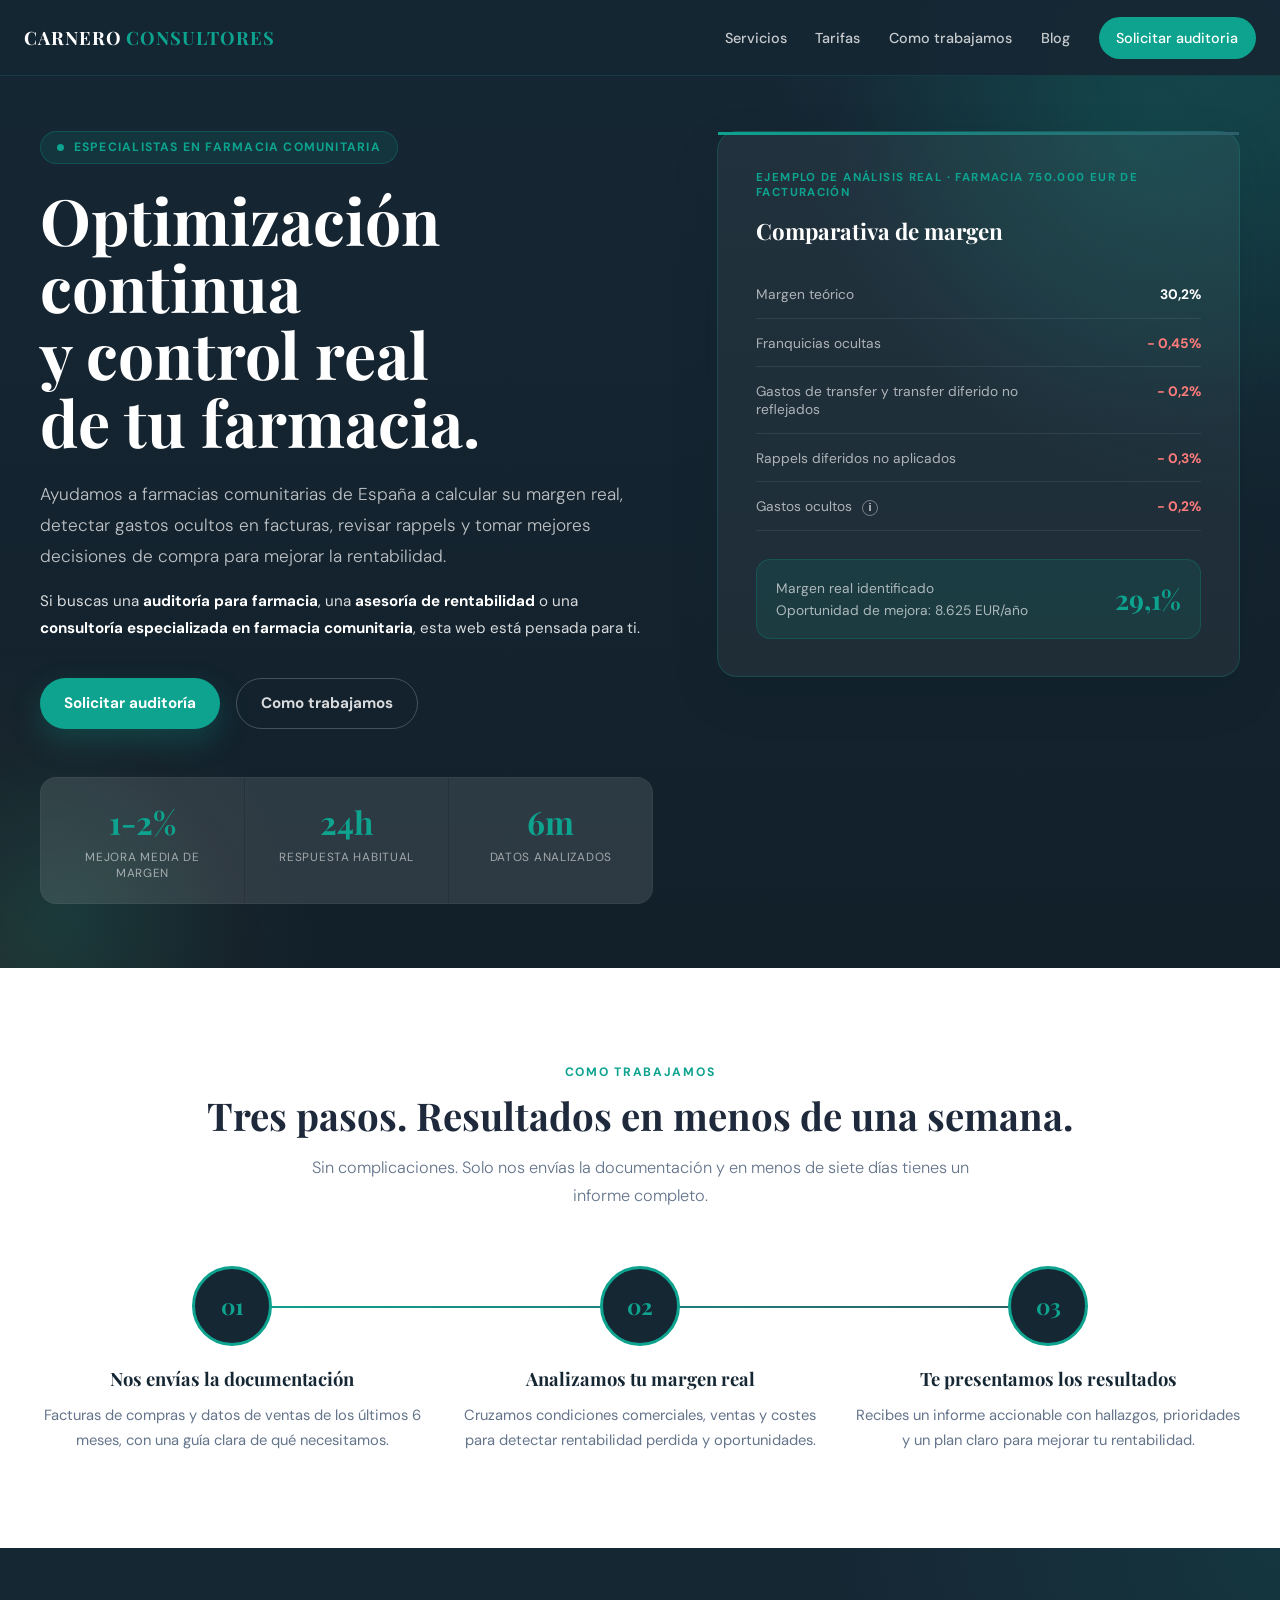
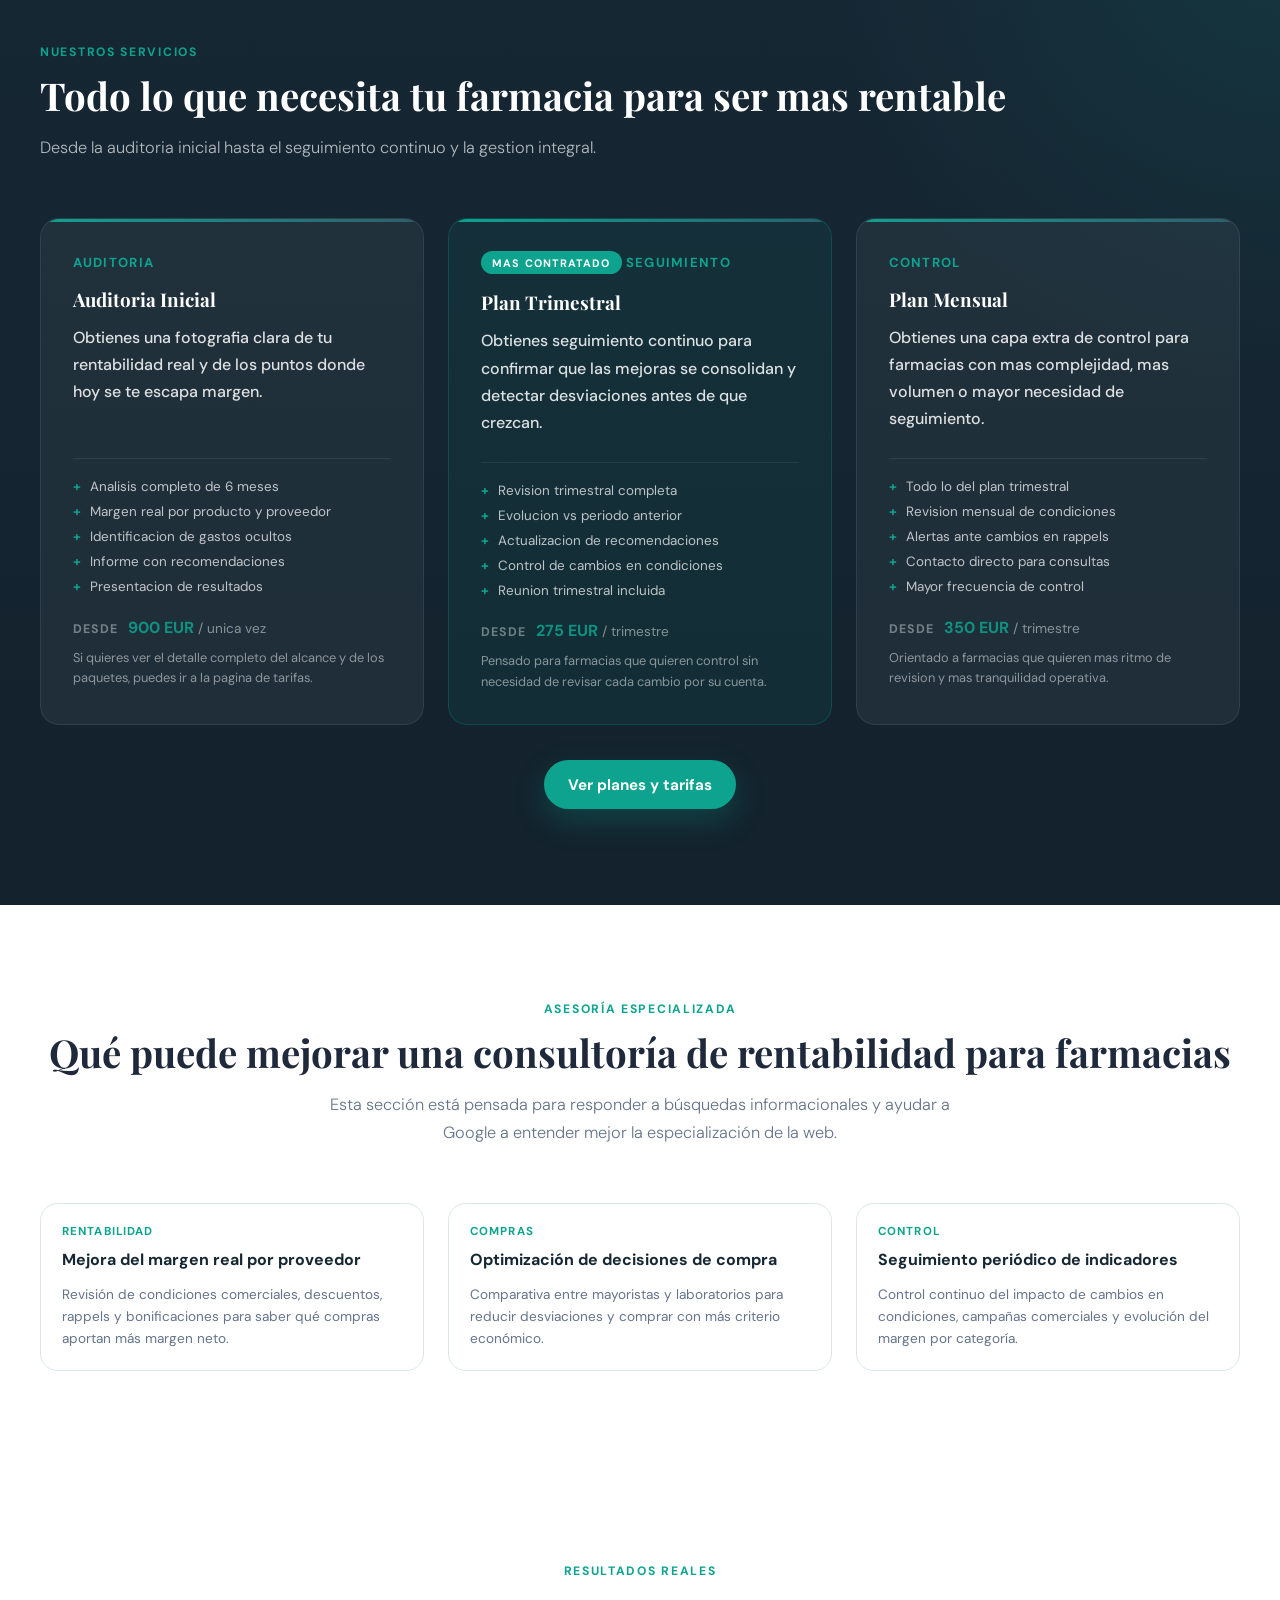
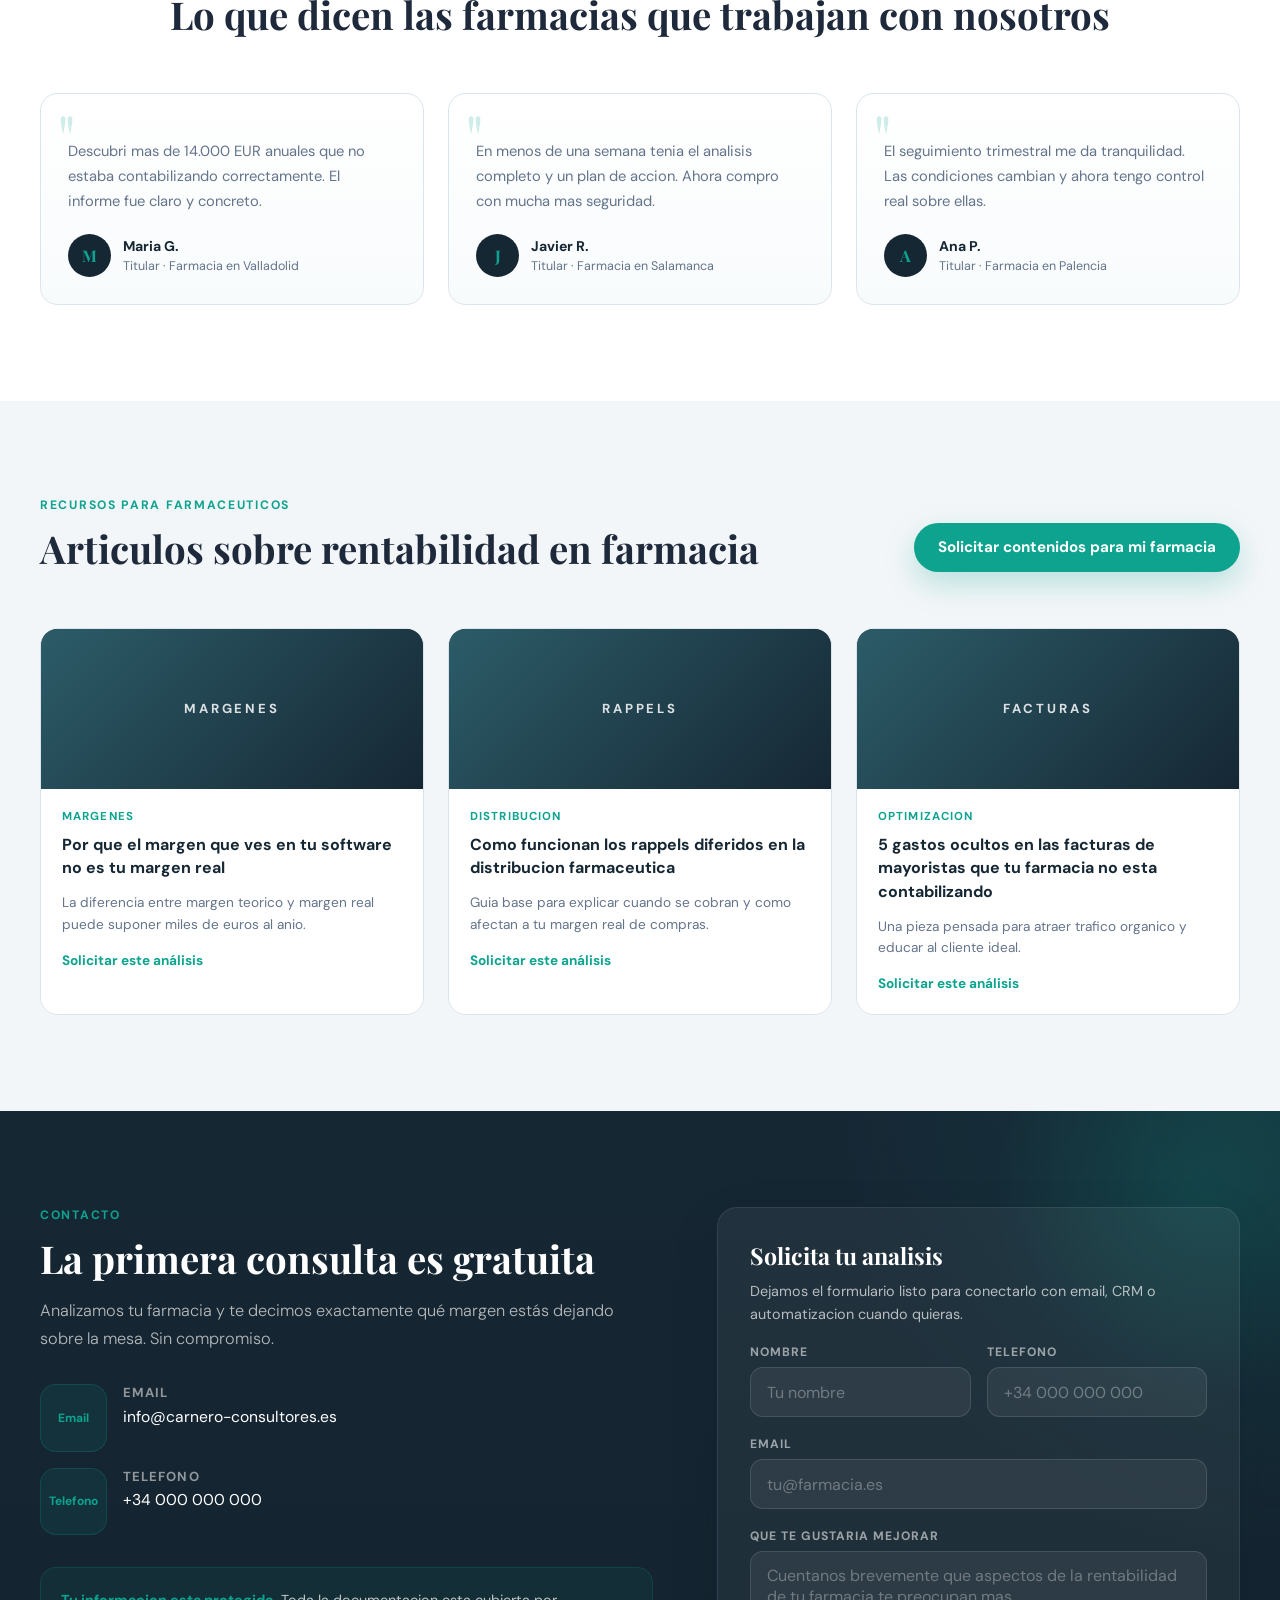
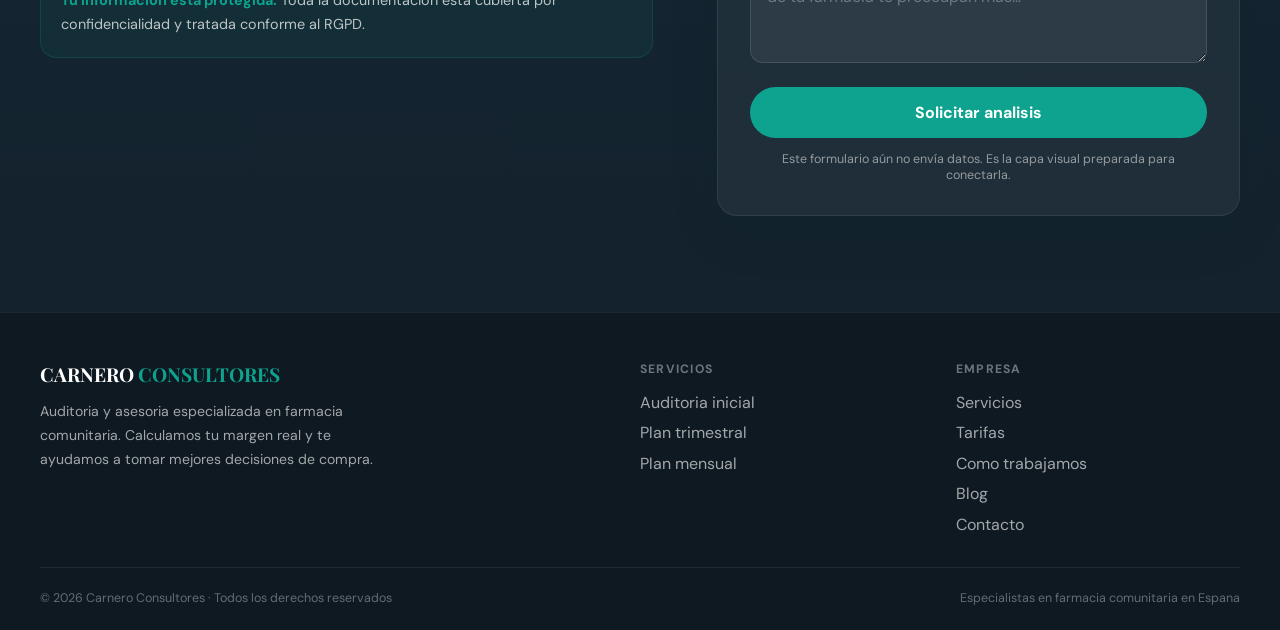
==== index.html @ da909d13 "Simplify contact section fields" ====
<!DOCTYPE html>
<html lang="es">
<head>
  <meta charset="UTF-8" />
  <meta name="viewport" content="width=device-width, initial-scale=1.0" />
  <title>Auditoría y Asesoría para Farmacias | Carnero Consultores</title>
  <meta
    name="description"
    content="Auditoría y asesoría para farmacias comunitarias en España. Calculamos el margen real, detectamos gastos ocultos, optimizamos compras y mejoramos la rentabilidad de tu farmacia."
  />
  <meta name="author" content="Carnero Consultores" />
  <meta name="robots" content="index, follow, max-image-preview:large" />
  <meta name="theme-color" content="#162734" />
  <link rel="canonical" href="https://msc1399-ship-it.github.io/WEB/" />
  <link rel="alternate" hreflang="es-ES" href="https://msc1399-ship-it.github.io/WEB/" />
  <link rel="alternate" hreflang="x-default" href="https://msc1399-ship-it.github.io/WEB/" />
  <meta property="og:title" content="Auditoría y Asesoría para Farmacias | Carnero Consultores" />
  <meta
    property="og:description"
    content="Consultoría para farmacias comunitarias: margen real, optimización de compras y mejora de rentabilidad."
  />
  <meta property="og:type" content="website" />
  <meta property="og:url" content="https://msc1399-ship-it.github.io/WEB/" />
  <meta property="og:site_name" content="Carnero Consultores" />
  <meta property="og:locale" content="es_ES" />
  <meta name="twitter:card" content="summary_large_image" />
  <meta name="twitter:title" content="Auditoría y Asesoría para Farmacias | Carnero Consultores" />
  <meta
    name="twitter:description"
    content="Ayudamos a farmacias comunitarias a entender su margen real y mejorar su rentabilidad."
  />
  <script type="application/ld+json">
    {
      "@context": "https://schema.org",
      "@graph": [
        {
          "@type": "WebSite",
          "@id": "https://msc1399-ship-it.github.io/WEB/#website",
          "url": "https://msc1399-ship-it.github.io/WEB/",
          "name": "Carnero Consultores",
          "inLanguage": "es-ES"
        },
        {
          "@type": "ProfessionalService",
          "@id": "https://msc1399-ship-it.github.io/WEB/#organization",
          "name": "Carnero Consultores",
          "url": "https://msc1399-ship-it.github.io/WEB/",
          "description": "Auditoría y asesoría especializada en farmacia comunitaria para mejorar el margen real y la rentabilidad.",
          "email": "info@carnero-consultores.es",
          "areaServed": {
            "@type": "Country",
            "name": "España"
          },
          "knowsAbout": [
            "auditoría de farmacia",
            "asesoría para farmacia comunitaria",
            "rentabilidad de farmacia",
            "optimización de compras en farmacia",
            "rappels diferidos",
            "margen real en farmacia"
          ],
          "serviceType": [
            "Auditoría de compras para farmacias",
            "Asesoría de rentabilidad para farmacias",
            "Consultoría farmacéutica"
          ]
        }
      ]
    }
  </script>
  <link rel="preconnect" href="https://fonts.googleapis.com" />
  <link rel="preconnect" href="https://fonts.gstatic.com" crossorigin />
  <link
    href="https://fonts.googleapis.com/css2?family=Playfair+Display:wght@400;600;700&family=DM+Sans:wght@300;400;500;600;700&display=swap"
    rel="stylesheet"
  />
  <link rel="stylesheet" href="./styles.css" />
</head>
<body>
  <nav class="site-nav">
    <a class="nav-logo" href="#hero">CARNERO <span>CONSULTORES</span></a>
    <button class="nav-toggle" type="button" aria-expanded="false" aria-controls="nav-menu" aria-label="Abrir menu">
      <span></span>
      <span></span>
      <span></span>
    </button>
    <ul class="nav-links" id="nav-menu">
      <li><a href="#servicios">Servicios</a></li>
      <li><a href="./tarifas.html">Tarifas</a></li>
      <li><a href="#como-funciona">Como trabajamos</a></li>
      <li><a href="#blog">Blog</a></li>
      <li><a class="nav-cta" href="#contacto">Solicitar auditoria</a></li>
    </ul>
  </nav>

  <main>
    <section id="hero" class="hero">
      <div class="hero-bg-shape s1"></div>
      <div class="hero-bg-shape s2"></div>
      <div class="hero-grid container">
        <div class="hero-copy">
          <div class="hero-eyebrow reveal delay-1">Especialistas en Farmacia Comunitaria</div>
          <h1 class="hero-title reveal delay-2">
            Optimización continua<br />
            y control real<br />
            de tu farmacia.
          </h1>
          <p class="hero-subtitle reveal delay-3">
            Ayudamos a farmacias comunitarias de España a calcular su margen real, detectar gastos ocultos en facturas,
            revisar rappels y tomar mejores decisiones de compra para mejorar la rentabilidad.
          </p>
          <p class="hero-search-intent reveal delay-3">
            Si buscas una <strong>auditoría para farmacia</strong>, una <strong>asesoría de rentabilidad</strong> o una
            <strong>consultoría especializada en farmacia comunitaria</strong>, esta web está pensada para ti.
          </p>
          <div class="hero-actions reveal delay-4">
            <a href="#contacto" class="btn btn-primary">Solicitar auditoría</a>
            <a href="#como-funciona" class="btn btn-secondary">Como trabajamos</a>
          </div>
          <div class="hero-stats reveal delay-4">
            <article class="stat">
              <div class="stat-number">1-2%</div>
              <div class="stat-label">Mejora media de margen</div>
            </article>
            <article class="stat">
              <div class="stat-number">24h</div>
              <div class="stat-label">Respuesta habitual</div>
            </article>
            <article class="stat">
              <div class="stat-number">6m</div>
              <div class="stat-label">Datos analizados</div>
            </article>
          </div>
        </div>

        <aside class="hero-card reveal delay-3">
          <div class="card-label">Ejemplo de análisis real · Farmacia 750.000 EUR de facturación</div>
          <h2 class="card-title">Comparativa de margen</h2>
          <div class="card-row">
            <span class="card-row-label">Margen teórico</span>
            <span class="card-row-value">30,2%</span>
          </div>
          <div class="card-row">
            <span class="card-row-label">Franquicias ocultas</span>
            <span class="card-row-value negative">- 0,45%</span>
          </div>
          <div class="card-row">
            <span class="card-row-label">Gastos de transfer y transfer diferido no reflejados</span>
            <span class="card-row-value negative">- 0,2%</span>
          </div>
          <div class="card-row">
            <span class="card-row-label">Rappels diferidos no aplicados</span>
            <span class="card-row-value negative">- 0,3%</span>
          </div>
          <div class="card-row">
            <span class="card-row-label">Gastos ocultos <button class="info-tooltip" type="button" aria-label="Información sobre gastos ocultos"><span class="info-tooltip-icon">i</span><span class="info-tooltip-content">Gastos por bajo consumo, cargo parafarmacia, penalizaciones por devoluciones.</span></button></span>
            <span class="card-row-value negative">- 0,2%</span>
          </div>
          <div class="card-highlight">
            <div>
              <div class="card-highlight-label">Margen real identificado</div>
              <div class="card-highlight-note">Oportunidad de mejora: 8.625 EUR/año</div>
            </div>
            <div class="card-highlight-value">29,1%</div>
          </div>
        </aside>
      </div>
    </section>

    <section id="como-funciona" class="section">
      <div class="container">
        <div class="section-header centered">
          <div class="section-eyebrow">Como trabajamos</div>
          <h2 class="section-title">Tres pasos. Resultados en menos de una semana.</h2>
          <p class="section-subtitle">
            Sin complicaciones. Solo nos envías la documentación y en menos de siete días tienes un informe completo.
          </p>
        </div>
        <div class="steps">
          <article class="step scroll-reveal">
            <div class="step-number">01</div>
            <h3>Nos envías la documentación</h3>
            <p>Facturas de compras y datos de ventas de los últimos 6 meses, con una guía clara de qué necesitamos.</p>
          </article>
          <article class="step scroll-reveal">
            <div class="step-number">02</div>
            <h3>Analizamos tu margen real</h3>
            <p>Cruzamos condiciones comerciales, ventas y costes para detectar rentabilidad perdida y oportunidades.</p>
          </article>
          <article class="step scroll-reveal">
            <div class="step-number">03</div>
            <h3>Te presentamos los resultados</h3>
            <p>Recibes un informe accionable con hallazgos, prioridades y un plan claro para mejorar tu rentabilidad.</p>
          </article>
        </div>
      </div>
    </section>

    <section id="servicios" class="section section-dark">
      <div class="container">
        <div class="section-header">
          <div class="section-eyebrow">Nuestros servicios</div>
          <h2 class="section-title">Todo lo que necesita tu farmacia para ser mas rentable</h2>
          <p class="section-subtitle">Desde la auditoria inicial hasta el seguimiento continuo y la gestion integral.</p>
        </div>
        <div class="servicios-grid">
          <article class="servicio-card scroll-reveal">
            <div class="servicio-icon">Auditoria</div>
            <h3>Auditoria Inicial</h3>
            <p class="servicio-lead">Obtienes una fotografia clara de tu rentabilidad real y de los puntos donde hoy se te escapa margen.</p>
            <ul class="servicio-includes">
              <li>Analisis completo de 6 meses</li>
              <li>Margen real por producto y proveedor</li>
              <li>Identificacion de gastos ocultos</li>
              <li>Informe con recomendaciones</li>
              <li>Presentacion de resultados</li>
            </ul>
            <div class="servicio-price">
              <span class="servicio-price-prefix">Desde</span>
              900 EUR
              <span>/ unica vez</span>
            </div>
            <p class="servicio-price-note">Si quieres ver el detalle completo del alcance y de los paquetes, puedes ir a la pagina de tarifas.</p>
          </article>

          <article class="servicio-card featured scroll-reveal">
            <div class="featured-badge">Mas contratado</div>
            <div class="servicio-icon">Seguimiento</div>
            <h3>Plan Trimestral</h3>
            <p class="servicio-lead">Obtienes seguimiento continuo para confirmar que las mejoras se consolidan y detectar desviaciones antes de que crezcan.</p>
            <ul class="servicio-includes">
              <li>Revision trimestral completa</li>
              <li>Evolucion vs periodo anterior</li>
              <li>Actualizacion de recomendaciones</li>
              <li>Control de cambios en condiciones</li>
              <li>Reunion trimestral incluida</li>
            </ul>
            <div class="servicio-price">
              <span class="servicio-price-prefix">Desde</span>
              275 EUR
              <span>/ trimestre</span>
            </div>
            <p class="servicio-price-note">Pensado para farmacias que quieren control sin necesidad de revisar cada cambio por su cuenta.</p>
          </article>

          <article class="servicio-card scroll-reveal">
            <div class="servicio-icon">Control</div>
            <h3>Plan Mensual</h3>
            <p class="servicio-lead">Obtienes una capa extra de control para farmacias con mas complejidad, mas volumen o mayor necesidad de seguimiento.</p>
            <ul class="servicio-includes">
              <li>Todo lo del plan trimestral</li>
              <li>Revision mensual de condiciones</li>
              <li>Alertas ante cambios en rappels</li>
              <li>Contacto directo para consultas</li>
              <li>Mayor frecuencia de control</li>
            </ul>
            <div class="servicio-price">
              <span class="servicio-price-prefix">Desde</span>
              350 EUR
              <span>/ trimestre</span>
            </div>
            <p class="servicio-price-note">Orientado a farmacias que quieren mas ritmo de revision y mas tranquilidad operativa.</p>
          </article>
        </div>
        <div class="section-cta">
          <a href="./tarifas.html" class="btn btn-primary">Ver planes y tarifas</a>
        </div>
      </div>
    </section>

    <section class="section">
      <div class="container">
        <div class="section-header centered">
          <div class="section-eyebrow">Asesoría especializada</div>
          <h2 class="section-title">Qué puede mejorar una consultoría de rentabilidad para farmacias</h2>
          <p class="section-subtitle">
            Esta sección está pensada para responder a búsquedas informacionales y ayudar a Google a entender mejor la
            especialización de la web.
          </p>
        </div>
        <div class="blog-grid">
          <article class="blog-card scroll-reveal">
            <div class="blog-content">
              <div class="blog-category">Rentabilidad</div>
              <h3>Mejora del margen real por proveedor</h3>
              <p>Revisión de condiciones comerciales, descuentos, rappels y bonificaciones para saber qué compras aportan más margen neto.</p>
            </div>
          </article>
          <article class="blog-card scroll-reveal">
            <div class="blog-content">
              <div class="blog-category">Compras</div>
              <h3>Optimización de decisiones de compra</h3>
              <p>Comparativa entre mayoristas y laboratorios para reducir desviaciones y comprar con más criterio económico.</p>
            </div>
          </article>
          <article class="blog-card scroll-reveal">
            <div class="blog-content">
              <div class="blog-category">Control</div>
              <h3>Seguimiento periódico de indicadores</h3>
              <p>Control continuo del impacto de cambios en condiciones, campañas comerciales y evolución del margen por categoría.</p>
            </div>
          </article>
        </div>
      </div>
    </section>

    <section id="testimonios" class="section">
      <div class="container">
        <div class="section-header centered">
          <div class="section-eyebrow">Resultados reales</div>
          <h2 class="section-title">Lo que dicen las farmacias que trabajan con nosotros</h2>
        </div>
        <div class="testimonios-grid">
          <article class="testimonio scroll-reveal">
            <p>Descubri mas de 14.000 EUR anuales que no estaba contabilizando correctamente. El informe fue claro y concreto.</p>
            <div class="testimonio-author">
              <div class="author-avatar">M</div>
              <div>
                <div class="author-name">Maria G.</div>
                <div class="author-role">Titular · Farmacia en Valladolid</div>
              </div>
            </div>
          </article>
          <article class="testimonio scroll-reveal">
            <p>En menos de una semana tenia el analisis completo y un plan de accion. Ahora compro con mucha mas seguridad.</p>
            <div class="testimonio-author">
              <div class="author-avatar">J</div>
              <div>
                <div class="author-name">Javier R.</div>
                <div class="author-role">Titular · Farmacia en Salamanca</div>
              </div>
            </div>
          </article>
          <article class="testimonio scroll-reveal">
            <p>El seguimiento trimestral me da tranquilidad. Las condiciones cambian y ahora tengo control real sobre ellas.</p>
            <div class="testimonio-author">
              <div class="author-avatar">A</div>
              <div>
                <div class="author-name">Ana P.</div>
                <div class="author-role">Titular · Farmacia en Palencia</div>
              </div>
            </div>
          </article>
        </div>
      </div>
    </section>

    <section id="blog" class="section section-muted">
      <div class="container">
        <div class="section-header section-header-inline">
          <div>
          <div class="section-eyebrow">Recursos para farmaceuticos</div>
          <h2 class="section-title">Articulos sobre rentabilidad en farmacia</h2>
        </div>
          <a href="#contacto" class="btn btn-primary">Solicitar contenidos para mi farmacia</a>
        </div>
        <div class="blog-grid">
          <article class="blog-card scroll-reveal">
            <div class="blog-thumb"><span>MARGENES</span></div>
            <div class="blog-content">
              <div class="blog-category">Margenes</div>
              <h3>Por que el margen que ves en tu software no es tu margen real</h3>
              <p>La diferencia entre margen teorico y margen real puede suponer miles de euros al anio.</p>
              <a href="#contacto" class="blog-link">Solicitar este análisis</a>
            </div>
          </article>
          <article class="blog-card scroll-reveal">
            <div class="blog-thumb"><span>RAPPELS</span></div>
            <div class="blog-content">
              <div class="blog-category">Distribucion</div>
              <h3>Como funcionan los rappels diferidos en la distribucion farmaceutica</h3>
              <p>Guia base para explicar cuando se cobran y como afectan a tu margen real de compras.</p>
              <a href="#contacto" class="blog-link">Solicitar este análisis</a>
            </div>
          </article>
          <article class="blog-card scroll-reveal">
            <div class="blog-thumb"><span>FACTURAS</span></div>
            <div class="blog-content">
              <div class="blog-category">Optimizacion</div>
              <h3>5 gastos ocultos en las facturas de mayoristas que tu farmacia no esta contabilizando</h3>
              <p>Una pieza pensada para atraer trafico organico y educar al cliente ideal.</p>
              <a href="#contacto" class="blog-link">Solicitar este análisis</a>
            </div>
          </article>
        </div>
      </div>
    </section>

    <section id="contacto" class="section section-dark contact-section">
      <div class="container contacto-grid">
        <div class="contacto-info">
          <div class="section-eyebrow">Contacto</div>
          <h2 class="section-title">La primera consulta es gratuita</h2>
          <p class="section-subtitle">
            Analizamos tu farmacia y te decimos exactamente qué margen estás dejando sobre la mesa. Sin compromiso.
          </p>
          <div class="contacto-list">
            <div class="contacto-item">
              <div class="contacto-item-icon">Email</div>
              <div>
                <h3>Email</h3>
                <p>info@carnero-consultores.es</p>
              </div>
            </div>
          <div class="contacto-item">
            <div class="contacto-item-icon">Telefono</div>
            <div>
              <h3>Telefono</h3>
              <p>+34 000 000 000</p>
            </div>
          </div>
        </div>
        <div class="contacto-guarantee">
          <strong>Tu informacion esta protegida.</strong> Toda la documentacion esta cubierta por confidencialidad y tratada conforme al RGPD.
        </div>
      </div>

      <form class="contacto-form scroll-reveal">
        <div class="form-heading">
          <h3>Solicita tu analisis</h3>
          <p>Dejamos el formulario listo para conectarlo con email, CRM o automatizacion cuando quieras.</p>
        </div>
          <div class="form-row">
            <div class="form-group">
              <label for="nombre">Nombre</label>
              <input id="nombre" name="nombre" type="text" placeholder="Tu nombre" />
            </div>
            <div class="form-group">
              <label for="telefono">Telefono</label>
              <input id="telefono" name="telefono" type="tel" placeholder="+34 000 000 000" />
            </div>
          </div>
        <div class="form-group">
          <label for="email">Email</label>
          <input id="email" name="email" type="email" placeholder="tu@farmacia.es" />
        </div>
        <div class="form-group">
          <label for="mensaje">Que te gustaria mejorar</label>
          <textarea id="mensaje" name="mensaje" placeholder="Cuentanos brevemente que aspectos de la rentabilidad de tu farmacia te preocupan mas..."></textarea>
        </div>
        <button class="btn-form" type="submit">Solicitar analisis</button>
        <p class="form-note">Este formulario aún no envía datos. Es la capa visual preparada para conectarla.</p>
      </form>
      </div>
    </section>
  </main>

  <footer class="site-footer">
    <div class="footer-grid container">
      <div>
        <div class="footer-brand-name">CARNERO <span>CONSULTORES</span></div>
        <p class="footer-desc">
          Auditoria y asesoria especializada en farmacia comunitaria. Calculamos tu margen real y te ayudamos a tomar mejores decisiones de compra.
        </p>
      </div>
      <div class="footer-col">
        <h4>Servicios</h4>
        <ul>
          <li><a href="#servicios">Auditoria inicial</a></li>
          <li><a href="#servicios">Plan trimestral</a></li>
          <li><a href="#servicios">Plan mensual</a></li>
        </ul>
      </div>
      <div class="footer-col">
        <h4>Empresa</h4>
        <ul>
          <li><a href="#servicios">Servicios</a></li>
          <li><a href="./tarifas.html">Tarifas</a></li>
          <li><a href="#como-funciona">Como trabajamos</a></li>
          <li><a href="#blog">Blog</a></li>
          <li><a href="#contacto">Contacto</a></li>
        </ul>
      </div>
    </div>
    <div class="footer-bottom container">
      <span>© 2026 Carnero Consultores · Todos los derechos reservados</span>
      <span>Especialistas en farmacia comunitaria en Espana</span>
    </div>
  </footer>

  <script src="./script.js"></script>
</body>
</html>
---- styles.css ----
:root {
  --dark: #162734;
  --mid: #2d5f6b;
  --accent: #0da38f;
  --accent-strong: #12bda7;
  --light: #e8f4f3;
  --gold: #c9a84c;
  --white: #ffffff;
  --gray: #64748b;
  --light-gray: #f3f6f8;
  --text: #1e293b;
  --border: #dbe4ea;
  --shadow: 0 18px 50px rgba(12, 29, 43, 0.12);
  --container: 1200px;
}

*,
*::before,
*::after {
  box-sizing: border-box;
}

html {
  scroll-behavior: smooth;
}

body {
  margin: 0;
  font-family: "DM Sans", sans-serif;
  color: var(--text);
  background: var(--white);
  overflow-x: hidden;
}

body.menu-open {
  overflow: hidden;
}

a {
  color: inherit;
  text-decoration: none;
}

img {
  max-width: 100%;
}

h1,
h2,
h3,
h4 {
  margin: 0;
  font-family: "Playfair Display", serif;
}

p {
  margin: 0;
}

.container {
  width: min(var(--container), calc(100% - 2.5rem));
  margin: 0 auto;
}

.section {
  padding: 96px 0;
}

.section-muted {
  background: var(--light-gray);
}

.section-dark {
  background:
    radial-gradient(circle at top right, rgba(13, 163, 143, 0.12), transparent 28rem),
    linear-gradient(180deg, #162734 0%, #13222d 100%);
  color: var(--white);
}

.section-soft {
  background:
    linear-gradient(180deg, rgba(232, 244, 243, 0.9), rgba(243, 246, 248, 0.95)),
    var(--light);
}

.section-header {
  margin-bottom: 3.5rem;
}

.section-header.centered {
  text-align: center;
}

.section-header.centered .section-subtitle {
  margin-inline: auto;
}

.section-header-inline {
  display: flex;
  justify-content: space-between;
  gap: 1rem;
  align-items: end;
  flex-wrap: wrap;
}

.section-eyebrow {
  margin-bottom: 0.8rem;
  font-size: 0.76rem;
  font-weight: 700;
  letter-spacing: 0.14em;
  text-transform: uppercase;
  color: var(--accent);
}

.section-title {
  font-size: clamp(2rem, 3vw, 3rem);
  line-height: 1.18;
  color: inherit;
}

.section-subtitle {
  margin-top: 1rem;
  max-width: 42rem;
  color: var(--gray);
  font-size: 1.02rem;
  line-height: 1.7;
  font-weight: 300;
}

.section-dark .section-subtitle {
  color: rgba(255, 255, 255, 0.68);
}

.btn {
  display: inline-flex;
  align-items: center;
  justify-content: center;
  min-height: 3rem;
  padding: 0.9rem 1.5rem;
  border-radius: 999px;
  font-size: 0.95rem;
  font-weight: 700;
  transition: transform 0.2s ease, background 0.2s ease, color 0.2s ease, border-color 0.2s ease;
}

.btn:hover {
  transform: translateY(-1px);
}

.btn-primary {
  background: var(--accent);
  color: var(--white);
  box-shadow: 0 12px 30px rgba(13, 163, 143, 0.25);
}

.btn-primary:hover {
  background: var(--accent-strong);
}

.btn-secondary {
  border: 1px solid rgba(255, 255, 255, 0.22);
  color: rgba(255, 255, 255, 0.84);
}

.btn-secondary:hover {
  border-color: var(--accent);
  color: var(--accent);
}

.site-nav {
  position: fixed;
  inset: 0 0 auto;
  z-index: 20;
  height: 76px;
  padding: 0 1.5rem;
  display: flex;
  align-items: center;
  justify-content: space-between;
  background: rgba(22, 39, 52, 0.92);
  backdrop-filter: blur(16px);
  border-bottom: 1px solid rgba(13, 163, 143, 0.18);
}

.site-nav.is-scrolled {
  background: rgba(22, 39, 52, 0.98);
}

.nav-logo {
  position: relative;
  z-index: 3;
  font-family: "Playfair Display", serif;
  font-size: 1.15rem;
  font-weight: 700;
  color: var(--white);
  letter-spacing: 0.05em;
}

.nav-logo span {
  color: var(--accent);
}

.nav-toggle {
  display: none;
  position: relative;
  z-index: 3;
  border: 0;
  background: transparent;
  padding: 0;
  cursor: pointer;
}

.nav-toggle span {
  display: block;
  width: 1.5rem;
  height: 2px;
  margin: 0.28rem 0;
  background: var(--white);
  transition: transform 0.2s ease, opacity 0.2s ease;
}

.nav-links {
  display: flex;
  gap: 1.8rem;
  list-style: none;
  margin: 0;
  padding: 0;
  align-items: center;
}

.nav-links a {
  color: rgba(255, 255, 255, 0.76);
  font-size: 0.9rem;
  font-weight: 500;
}

.nav-links a:hover {
  color: var(--accent);
}

.nav-cta {
  padding: 0.72rem 1.1rem;
  background: var(--accent);
  color: var(--white) !important;
  border-radius: 999px;
}

.hero {
  position: relative;
  min-height: 100vh;
  display: flex;
  align-items: center;
  overflow: hidden;
  padding: 8rem 0 4rem;
  background:
    radial-gradient(circle at top right, rgba(13, 163, 143, 0.2), transparent 32rem),
    radial-gradient(circle at bottom left, rgba(201, 168, 76, 0.08), transparent 20rem),
    linear-gradient(180deg, #162734 0%, #12202a 100%);
}

.hero-bg-shape {
  position: absolute;
  border-radius: 999px;
  background: radial-gradient(circle, rgba(13, 163, 143, 0.14) 0%, transparent 70%);
  pointer-events: none;
}

.hero-bg-shape.s1 {
  top: -10rem;
  right: -10rem;
  width: 38rem;
  height: 38rem;
}

.hero-bg-shape.s2 {
  left: -7rem;
  bottom: -8rem;
  width: 22rem;
  height: 22rem;
}

.inner-hero {
  min-height: auto;
  padding-bottom: 5rem;
}

.inner-hero-grid {
  display: grid;
  grid-template-columns: minmax(0, 1.08fr) minmax(0, 0.92fr);
  gap: 4rem;
  align-items: center;
}

.hero-grid,
.problema-grid,
.contacto-grid {
  display: grid;
  grid-template-columns: minmax(0, 1.08fr) minmax(0, 0.92fr);
  gap: 4rem;
  align-items: start;
}

.hero-copy {
  position: relative;
  z-index: 1;
  padding-top: 0.2rem;
}

.hero-eyebrow {
  display: inline-flex;
  align-items: center;
  gap: 0.6rem;
  margin-bottom: 1.4rem;
  padding: 0.45rem 1rem;
  border-radius: 999px;
  border: 1px solid rgba(13, 163, 143, 0.28);
  background: rgba(13, 163, 143, 0.12);
  color: var(--accent);
  font-size: 0.76rem;
  font-weight: 700;
  letter-spacing: 0.1em;
  text-transform: uppercase;
}

.hero-eyebrow::before {
  content: "";
  width: 0.45rem;
  height: 0.45rem;
  border-radius: 50%;
  background: currentColor;
}

.hero-title {
  color: var(--white);
  font-size: clamp(2.6rem, 5vw, 4.6rem);
  line-height: 1.05;
}

.hero-title em {
  color: var(--accent);
  font-style: normal;
}

.hero-subtitle {
  margin-top: 1.5rem;
  max-width: 40rem;
  color: rgba(255, 255, 255, 0.72);
  font-size: 1.08rem;
  line-height: 1.8;
  font-weight: 300;
}

.hero-search-intent {
  margin-top: 1rem;
  max-width: 40rem;
  color: rgba(255, 255, 255, 0.84);
  font-size: 0.95rem;
  line-height: 1.75;
}

.hero-search-intent strong {
  color: var(--white);
  font-weight: 700;
}

.hero-actions {
  display: flex;
  flex-wrap: wrap;
  gap: 1rem;
  margin-top: 2.3rem;
}

.hero-stats {
  display: grid;
  grid-template-columns: repeat(3, 1fr);
  gap: 1px;
  margin-top: 3rem;
  overflow: hidden;
  border-radius: 1rem;
  background: rgba(255, 255, 255, 0.08);
  border: 1px solid rgba(255, 255, 255, 0.08);
}

.stat {
  padding: 1.4rem 1rem;
  background: rgba(255, 255, 255, 0.04);
  text-align: center;
}

.stat-number {
  color: var(--accent);
  font-family: "Playfair Display", serif;
  font-size: 2rem;
  font-weight: 700;
}

.stat-label {
  margin-top: 0.35rem;
  color: rgba(255, 255, 255, 0.56);
  font-size: 0.74rem;
  text-transform: uppercase;
  letter-spacing: 0.06em;
}

.hero-card,
.problema-visual,
.contacto-form {
  position: relative;
  border-radius: 1.25rem;
  box-shadow: var(--shadow);
}

.hero-card {
  margin-top: 0.2rem;
  padding: 2.35rem;
  border: 1px solid rgba(13, 163, 143, 0.24);
  background: rgba(255, 255, 255, 0.05);
}

.hero-card::before,
.servicio-card::before {
  content: "";
  position: absolute;
  inset: 0 auto auto 0;
  width: 100%;
  height: 3px;
  background: linear-gradient(90deg, var(--accent), var(--mid));
  border-radius: inherit inherit 0 0;
}

.card-label,
.pv-label {
  font-size: 0.72rem;
  font-weight: 700;
  letter-spacing: 0.12em;
  text-transform: uppercase;
  color: var(--accent);
}

.card-title {
  margin: 1rem 0 1.55rem;
  color: var(--white);
  font-size: 1.4rem;
}

.card-row {
  display: flex;
  justify-content: space-between;
  gap: 1rem;
  padding: 0.92rem 0;
  border-bottom: 1px solid rgba(255, 255, 255, 0.08);
}

.card-row:last-of-type {
  border-bottom: 0;
}

.card-row-label,
.card-highlight-label,
.card-highlight-note {
  color: rgba(255, 255, 255, 0.64);
}

.card-row-label,
.card-row-value,
.card-highlight-label,
.card-highlight-note {
  font-size: 0.86rem;
}

.card-row-value {
  color: var(--white);
  font-weight: 700;
  text-align: right;
  flex-shrink: 0;
}

.card-row-label {
  max-width: 72%;
}

.card-row-value.negative {
  color: #ff7c7c;
}

.info-tooltip {
  position: relative;
  display: inline-flex;
  align-items: center;
  justify-content: center;
  margin-left: 0.38rem;
  padding: 0;
  border: 0;
  background: transparent;
  color: inherit;
  cursor: help;
  vertical-align: middle;
}

.info-tooltip-icon {
  display: inline-flex;
  align-items: center;
  justify-content: center;
  width: 1rem;
  height: 1rem;
  border: 1px solid rgba(255, 255, 255, 0.38);
  border-radius: 50%;
  color: rgba(255, 255, 255, 0.76);
  font-size: 0.68rem;
  font-weight: 700;
  line-height: 1;
}

.info-tooltip-content {
  position: absolute;
  left: 50%;
  bottom: calc(100% + 0.7rem);
  z-index: 5;
  width: 15rem;
  padding: 0.7rem 0.8rem;
  border: 1px solid rgba(13, 163, 143, 0.28);
  border-radius: 0.75rem;
  background: #182935;
  box-shadow: 0 14px 32px rgba(0, 0, 0, 0.28);
  color: rgba(255, 255, 255, 0.86);
  font-size: 0.76rem;
  font-weight: 500;
  line-height: 1.55;
  text-align: left;
  transform: translateX(-50%) translateY(0.25rem);
  opacity: 0;
  visibility: hidden;
  pointer-events: none;
  transition: opacity 0.18s ease, transform 0.18s ease, visibility 0.18s ease;
}

.info-tooltip-content::after {
  content: "";
  position: absolute;
  left: 50%;
  top: 100%;
  width: 0.7rem;
  height: 0.7rem;
  background: #182935;
  border-right: 1px solid rgba(13, 163, 143, 0.28);
  border-bottom: 1px solid rgba(13, 163, 143, 0.28);
  transform: translateX(-50%) rotate(45deg);
}

.info-tooltip:hover .info-tooltip-content,
.info-tooltip:focus-visible .info-tooltip-content {
  opacity: 1;
  visibility: visible;
  transform: translateX(-50%) translateY(0);
}

.card-highlight {
  display: flex;
  justify-content: space-between;
  gap: 1rem;
  align-items: center;
  margin-top: 1.75rem;
  padding: 1.15rem 1.2rem;
  border-radius: 0.9rem;
  background: rgba(13, 163, 143, 0.12);
  border: 1px solid rgba(13, 163, 143, 0.24);
}

.card-highlight-note {
  margin-top: 0.3rem;
}

.card-highlight-value {
  color: var(--accent);
  font-family: "Playfair Display", serif;
  font-size: 1.7rem;
  font-weight: 700;
}

.problema-grid,
.contacto-grid {
  align-items: start;
}

.problema-items {
  display: grid;
  gap: 1rem;
  margin-top: 2rem;
}

.problema-item {
  display: flex;
  gap: 1rem;
  padding: 1.2rem;
  background: var(--white);
  border-radius: 1rem;
  border-left: 3px solid var(--accent);
  box-shadow: 0 8px 24px rgba(15, 23, 42, 0.05);
}

.problema-item h3 {
  font-family: "DM Sans", sans-serif;
  font-size: 0.95rem;
  font-weight: 700;
  margin-bottom: 0.3rem;
  color: var(--dark);
}

.problema-item p {
  color: var(--gray);
  font-size: 0.88rem;
  line-height: 1.55;
}

.problema-icon {
  flex: 0 0 2.5rem;
  width: 2.5rem;
  height: 2.5rem;
  display: grid;
  place-items: center;
  border-radius: 0.8rem;
  background: var(--light);
  color: var(--accent);
  font-size: 0.8rem;
  font-weight: 700;
}

.problema-visual {
  overflow: hidden;
  padding: 2rem;
  color: var(--white);
  background:
    radial-gradient(circle at top right, rgba(13, 163, 143, 0.16), transparent 18rem),
    linear-gradient(180deg, #162734 0%, #12202a 100%);
}

.pv-comparison {
  display: grid;
  grid-template-columns: repeat(2, 1fr);
  gap: 1rem;
  margin: 1.5rem 0;
}

.pv-box {
  padding: 1.25rem;
  border-radius: 1rem;
  text-align: center;
}

.pv-box.bad {
  background: rgba(255, 124, 124, 0.1);
  border: 1px solid rgba(255, 124, 124, 0.16);
}

.pv-box.good {
  background: rgba(13, 163, 143, 0.1);
  border: 1px solid rgba(13, 163, 143, 0.2);
}

.pv-box-label,
.pv-box-sub {
  color: rgba(255, 255, 255, 0.56);
  font-size: 0.74rem;
  text-transform: uppercase;
  letter-spacing: 0.08em;
}

.pv-box-value {
  margin-top: 0.4rem;
  font-family: "Playfair Display", serif;
  font-size: 2rem;
  font-weight: 700;
}

.pv-box.bad .pv-box-value,
.pv-list-row strong {
  color: #ff7c7c;
}

.pv-box.good .pv-box-value,
.pv-list-row.highlight strong {
  color: var(--accent);
}

.pv-arrow {
  padding: 0.85rem 1rem;
  border-radius: 0.8rem;
  background: rgba(201, 168, 76, 0.1);
  color: var(--gold);
  font-size: 0.83rem;
  font-weight: 700;
  text-align: center;
}

.pv-list {
  margin-top: 1.3rem;
  display: grid;
  gap: 0.7rem;
}

.pv-list-row {
  display: flex;
  justify-content: space-between;
  gap: 1rem;
  padding: 0.85rem 1rem;
  border-radius: 0.8rem;
  background: rgba(255, 255, 255, 0.04);
  border: 1px solid rgba(255, 255, 255, 0.08);
  color: rgba(255, 255, 255, 0.72);
  font-size: 0.84rem;
}

.pv-list-row.highlight {
  background: rgba(13, 163, 143, 0.14);
  border-color: rgba(13, 163, 143, 0.2);
}

.steps {
  position: relative;
  display: grid;
  grid-template-columns: repeat(3, 1fr);
  gap: 1.5rem;
}

.steps::before {
  content: "";
  position: absolute;
  top: 2.5rem;
  left: 16%;
  right: 16%;
  height: 2px;
  background: linear-gradient(90deg, var(--accent), var(--mid));
}

.step {
  position: relative;
  z-index: 1;
  text-align: center;
}

.step-number {
  display: grid;
  place-items: center;
  width: 5rem;
  height: 5rem;
  margin: 0 auto 1.25rem;
  border-radius: 50%;
  border: 3px solid var(--accent);
  background: var(--dark);
  color: var(--accent);
  font-family: "Playfair Display", serif;
  font-size: 1.4rem;
  font-weight: 700;
}

.step h3 {
  font-size: 1.15rem;
  color: var(--dark);
}

.step p {
  margin-top: 0.8rem;
  color: var(--gray);
  font-size: 0.92rem;
  line-height: 1.65;
}

.servicios-grid,
.testimonios-grid,
.blog-grid {
  display: grid;
  grid-template-columns: repeat(3, 1fr);
  gap: 1.5rem;
}

.servicio-card {
  position: relative;
  overflow: hidden;
  padding: 2rem;
  border-radius: 1.2rem;
  background: rgba(255, 255, 255, 0.05);
  border: 1px solid rgba(255, 255, 255, 0.08);
}

.servicio-card.featured {
  background: rgba(13, 163, 143, 0.08);
  border-color: rgba(13, 163, 143, 0.24);
}

.featured-badge {
  display: inline-flex;
  align-items: center;
  padding: 0.28rem 0.7rem;
  border-radius: 999px;
  margin-bottom: 1rem;
  background: var(--accent);
  color: var(--white);
  font-size: 0.68rem;
  font-weight: 700;
  text-transform: uppercase;
  letter-spacing: 0.1em;
}

.servicio-icon {
  display: inline-block;
  margin-bottom: 1rem;
  color: var(--accent);
  font-size: 0.82rem;
  font-weight: 700;
  letter-spacing: 0.1em;
  text-transform: uppercase;
}

.servicio-card h3 {
  font-size: 1.18rem;
  color: var(--white);
}

.servicio-card p {
  margin-top: 0.75rem;
  color: rgba(255, 255, 255, 0.68);
  font-size: 0.9rem;
  line-height: 1.65;
}

.servicio-lead {
  min-height: 7.2rem;
  color: rgba(255, 255, 255, 0.86) !important;
  font-size: 1rem !important;
  font-weight: 500;
  line-height: 1.7 !important;
}

.servicio-price {
  margin-top: 1.35rem;
  color: var(--accent);
  font-family: "DM Sans", sans-serif;
  font-size: 1rem;
  font-weight: 700;
  opacity: 0.86;
}

.servicio-price span {
  font-family: "DM Sans", sans-serif;
  color: rgba(255, 255, 255, 0.56);
  font-size: 0.85rem;
  font-weight: 400;
}

.servicio-price-prefix {
  margin-right: 0.35rem;
  color: rgba(255, 255, 255, 0.46) !important;
  font-size: 0.78rem !important;
  font-weight: 700 !important;
  letter-spacing: 0.08em;
  text-transform: uppercase;
}

.servicio-includes {
  display: grid;
  gap: 0.5rem;
  margin: 1.2rem 0 0;
  padding: 1.2rem 0 0;
  list-style: none;
  border-top: 1px solid rgba(255, 255, 255, 0.08);
}

.servicio-includes li {
  color: rgba(255, 255, 255, 0.72);
  font-size: 0.84rem;
}

.servicio-includes li::before {
  content: "+";
  margin-right: 0.55rem;
  color: var(--accent);
  font-weight: 700;
}

.servicio-price-note {
  margin-top: 0.6rem !important;
  color: rgba(255, 255, 255, 0.5) !important;
  font-size: 0.8rem !important;
  line-height: 1.6 !important;
}

.section-cta {
  margin-top: 2.2rem;
  text-align: center;
}

.roi-table-wrapper {
  overflow-x: auto;
  border-radius: 1.25rem;
  background: var(--white);
  box-shadow: var(--shadow);
}

.roi-table {
  width: 100%;
  min-width: 780px;
  border-collapse: collapse;
}

.roi-table thead {
  background: var(--dark);
}

.roi-table th,
.roi-table td {
  padding: 1.1rem 1.3rem;
  text-align: left;
}

.roi-table th {
  color: rgba(255, 255, 255, 0.72);
  font-size: 0.76rem;
  letter-spacing: 0.08em;
  text-transform: uppercase;
  font-weight: 700;
}

.roi-table th:first-child,
.roi-table td:first-child {
  color: var(--dark);
  font-weight: 700;
}

.roi-table tbody tr {
  border-bottom: 1px solid var(--border);
}

.roi-table tbody tr:last-child {
  border-bottom: 0;
}

.roi-table td {
  color: var(--text);
  font-size: 0.92rem;
}

.roi-value {
  color: var(--accent);
  font-weight: 700;
}

.roi-multiplier {
  display: inline-flex;
  padding: 0.25rem 0.7rem;
  border-radius: 999px;
  background: rgba(13, 163, 143, 0.12);
  color: var(--accent);
  font-size: 0.84rem;
  font-weight: 700;
}

.roi-note {
  margin-top: 1.25rem;
  text-align: center;
  color: var(--gray);
  font-size: 0.9rem;
  font-style: italic;
}

.testimonio,
.blog-card {
  border: 1px solid var(--border);
  border-radius: 1.1rem;
  background: var(--white);
}

.testimonio {
  position: relative;
  padding: 1.7rem;
  background: linear-gradient(180deg, #fff 0%, #f8fbfc 100%);
}

.testimonio::before {
  content: '"';
  position: absolute;
  top: 0.7rem;
  left: 1rem;
  color: rgba(13, 163, 143, 0.2);
  font-family: "Playfair Display", serif;
  font-size: 4rem;
  line-height: 1;
}

.testimonio p {
  position: relative;
  z-index: 1;
  padding-top: 1.1rem;
  color: var(--gray);
  font-size: 0.92rem;
  line-height: 1.7;
}

.testimonio-author {
  display: flex;
  align-items: center;
  gap: 0.75rem;
  margin-top: 1.25rem;
}

.author-avatar {
  display: grid;
  place-items: center;
  width: 2.7rem;
  height: 2.7rem;
  border-radius: 50%;
  background: var(--dark);
  color: var(--accent);
  font-family: "Playfair Display", serif;
  font-weight: 700;
}

.author-name {
  font-weight: 700;
  font-size: 0.88rem;
  color: var(--dark);
}

.author-role {
  margin-top: 0.2rem;
  color: var(--gray);
  font-size: 0.78rem;
}

.blog-card {
  overflow: hidden;
  transition: transform 0.2s ease, box-shadow 0.2s ease;
}

.blog-card:hover {
  transform: translateY(-3px);
  box-shadow: var(--shadow);
}

.blog-thumb {
  display: grid;
  place-items: center;
  min-height: 10rem;
  padding: 1rem;
  background:
    linear-gradient(135deg, rgba(45, 95, 107, 0.95), rgba(22, 39, 52, 1)),
    var(--dark);
  color: rgba(255, 255, 255, 0.84);
  font-size: 0.82rem;
  font-weight: 700;
  letter-spacing: 0.22em;
}

.blog-content {
  padding: 1.3rem;
}

.blog-category {
  color: var(--accent);
  font-size: 0.72rem;
  font-weight: 700;
  text-transform: uppercase;
  letter-spacing: 0.1em;
}

.blog-card h3 {
  margin-top: 0.55rem;
  font-family: "DM Sans", sans-serif;
  font-size: 1rem;
  line-height: 1.45;
  color: var(--dark);
}

.blog-card p {
  margin-top: 0.8rem;
  color: var(--gray);
  font-size: 0.85rem;
  line-height: 1.6;
}

.blog-link {
  display: inline-flex;
  margin-top: 1rem;
  color: var(--accent);
  font-size: 0.85rem;
  font-weight: 700;
}

.contact-section {
  position: relative;
  overflow: hidden;
}

.contact-section::before {
  content: "";
  position: absolute;
  top: -8rem;
  right: -8rem;
  width: 26rem;
  height: 26rem;
  border-radius: 50%;
  background: radial-gradient(circle, rgba(13, 163, 143, 0.16), transparent 70%);
}

.contacto-list {
  display: grid;
  gap: 1rem;
  margin-top: 2rem;
}

.contacto-item {
  display: flex;
  gap: 1rem;
  align-items: start;
}

.contacto-item-icon {
  display: grid;
  place-items: center;
  min-width: 4.2rem;
  min-height: 4.2rem;
  padding: 0.5rem;
  border-radius: 1rem;
  background: rgba(13, 163, 143, 0.1);
  border: 1px solid rgba(13, 163, 143, 0.22);
  color: var(--accent);
  font-size: 0.75rem;
  font-weight: 700;
  text-align: center;
}

.contacto-item h3 {
  font-family: "DM Sans", sans-serif;
  font-size: 0.82rem;
  font-weight: 700;
  text-transform: uppercase;
  letter-spacing: 0.08em;
  color: rgba(255, 255, 255, 0.52);
}

.contacto-item p {
  margin-top: 0.3rem;
  color: var(--white);
  font-size: 0.98rem;
}

.contacto-guarantee {
  margin-top: 2rem;
  padding: 1.25rem;
  border-radius: 1rem;
  background: rgba(13, 163, 143, 0.08);
  border: 1px solid rgba(13, 163, 143, 0.18);
  color: rgba(255, 255, 255, 0.72);
  font-size: 0.9rem;
  line-height: 1.7;
}

.contacto-guarantee strong {
  color: var(--accent);
}

.contacto-form {
  padding: 2rem;
  background: rgba(255, 255, 255, 0.05);
  border: 1px solid rgba(255, 255, 255, 0.08);
}

.form-heading h3 {
  color: var(--white);
  font-size: 1.45rem;
}

.form-heading p {
  margin-top: 0.55rem;
  color: rgba(255, 255, 255, 0.68);
  font-size: 0.9rem;
  line-height: 1.6;
}

.form-row {
  display: grid;
  grid-template-columns: repeat(2, 1fr);
  gap: 1rem;
}

.form-group {
  margin-top: 1.15rem;
}

.form-group label {
  display: block;
  margin-bottom: 0.45rem;
  color: rgba(255, 255, 255, 0.56);
  font-size: 0.76rem;
  font-weight: 700;
  letter-spacing: 0.08em;
  text-transform: uppercase;
}

.form-group input,
.form-group select,
.form-group textarea {
  width: 100%;
  border: 1px solid rgba(255, 255, 255, 0.12);
  border-radius: 0.8rem;
  background: rgba(255, 255, 255, 0.06);
  color: var(--white);
  font: inherit;
  padding: 0.85rem 1rem;
  outline: none;
}

.form-group input::placeholder,
.form-group textarea::placeholder {
  color: rgba(255, 255, 255, 0.32);
}

.form-group input:focus,
.form-group select:focus,
.form-group textarea:focus {
  border-color: var(--accent);
}

.form-group textarea {
  min-height: 7rem;
  resize: vertical;
}

.btn-form {
  width: 100%;
  margin-top: 1.2rem;
  padding: 0.95rem 1rem;
  border: 0;
  border-radius: 999px;
  background: var(--accent);
  color: var(--white);
  font: inherit;
  font-weight: 700;
  cursor: pointer;
}

.btn-form:hover {
  background: var(--accent-strong);
}

.form-note {
  margin-top: 0.8rem;
  color: rgba(255, 255, 255, 0.52);
  font-size: 0.78rem;
  text-align: center;
}

.site-footer {
  background: #0e1921;
  color: rgba(255, 255, 255, 0.62);
  padding: 3rem 0 1.5rem;
  border-top: 1px solid rgba(255, 255, 255, 0.06);
}

.footer-grid {
  display: grid;
  grid-template-columns: 2fr 1fr 1fr;
  gap: 2rem;
  padding-bottom: 2rem;
  border-bottom: 1px solid rgba(255, 255, 255, 0.08);
}

.footer-brand-name {
  color: var(--white);
  font-family: "Playfair Display", serif;
  font-size: 1.2rem;
  font-weight: 700;
}

.footer-brand-name span {
  color: var(--accent);
}

.footer-desc {
  margin-top: 0.8rem;
  max-width: 22rem;
  font-size: 0.88rem;
  line-height: 1.7;
}

.footer-col h4 {
  margin-bottom: 0.9rem;
  font-family: "DM Sans", sans-serif;
  color: rgba(255, 255, 255, 0.4);
  font-size: 0.76rem;
  font-weight: 700;
  text-transform: uppercase;
  letter-spacing: 0.1em;
}

.footer-col ul {
  list-style: none;
  padding: 0;
  margin: 0;
  display: grid;
  gap: 0.6rem;
}

.footer-col a:hover {
  color: var(--accent);
}

.footer-bottom {
  display: flex;
  justify-content: space-between;
  gap: 1rem;
  flex-wrap: wrap;
  padding-top: 1.4rem;
  font-size: 0.78rem;
  color: rgba(255, 255, 255, 0.36);
}

.packages-grid {
  display: grid;
  grid-template-columns: repeat(3, 1fr);
  gap: 1.5rem;
}

.package-card {
  padding: 1.8rem;
  border: 1px solid var(--border);
  border-radius: 1.2rem;
  background: var(--white);
  box-shadow: 0 12px 35px rgba(12, 29, 43, 0.06);
}

.package-kicker {
  color: var(--accent);
  font-size: 0.72rem;
  font-weight: 700;
  text-transform: uppercase;
  letter-spacing: 0.12em;
}

.package-card h3 {
  margin-top: 0.8rem;
  font-size: 1.3rem;
  color: var(--dark);
}

.package-card p {
  margin-top: 0.8rem;
  color: var(--gray);
  font-size: 0.92rem;
  line-height: 1.7;
}

.package-price {
  margin-top: 1.2rem;
  color: var(--accent);
  font-family: "Playfair Display", serif;
  font-size: 2rem;
  font-weight: 700;
}

.package-note {
  margin-top: 0.45rem;
}

.reveal,
.scroll-reveal {
  opacity: 0;
  transform: translateY(22px);
}

.reveal.in-view,
.scroll-reveal.in-view {
  animation: fadeUp 0.6s ease forwards;
}

.delay-1 {
  animation-delay: 0.1s;
}

.delay-2 {
  animation-delay: 0.2s;
}

.delay-3 {
  animation-delay: 0.3s;
}

.delay-4 {
  animation-delay: 0.4s;
}

@keyframes fadeUp {
  from {
    opacity: 0;
    transform: translateY(22px);
  }

  to {
    opacity: 1;
    transform: translateY(0);
  }
}

@media (max-width: 980px) {
  .hero-grid,
  .inner-hero-grid,
  .problema-grid,
  .contacto-grid,
  .servicios-grid,
  .testimonios-grid,
  .packages-grid,
  .blog-grid,
  .footer-grid {
    grid-template-columns: 1fr;
  }

  .steps {
    grid-template-columns: 1fr;
  }

  .steps::before {
    display: none;
  }

  .hero-card,
  .problema-visual,
  .contacto-form {
    max-width: 42rem;
  }
}

@media (max-width: 760px) {
  .section {
    padding: 78px 0;
  }

  .site-nav {
    padding: 0 1rem;
  }

  .nav-toggle {
    display: inline-block;
  }

  .nav-links {
    position: fixed;
    inset: 0;
    flex-direction: column;
    justify-content: center;
    background: rgba(12, 24, 33, 0.98);
    opacity: 0;
    visibility: hidden;
    pointer-events: none;
    transition: opacity 0.2s ease, visibility 0.2s ease;
  }

  .nav-links.is-open {
    opacity: 1;
    visibility: visible;
    pointer-events: auto;
  }

  .nav-links a {
    font-size: 1.1rem;
  }

  .hero {
    min-height: auto;
    padding-top: 7rem;
  }

  .hero-title {
    font-size: clamp(2.3rem, 11vw, 3.3rem);
  }

  .hero-stats,
  .pv-comparison,
  .form-row {
    grid-template-columns: 1fr;
  }

  .card-highlight,
  .footer-bottom,
  .section-header-inline {
    flex-direction: column;
    align-items: start;
  }

  .roi-table {
    min-width: 640px;
  }
}
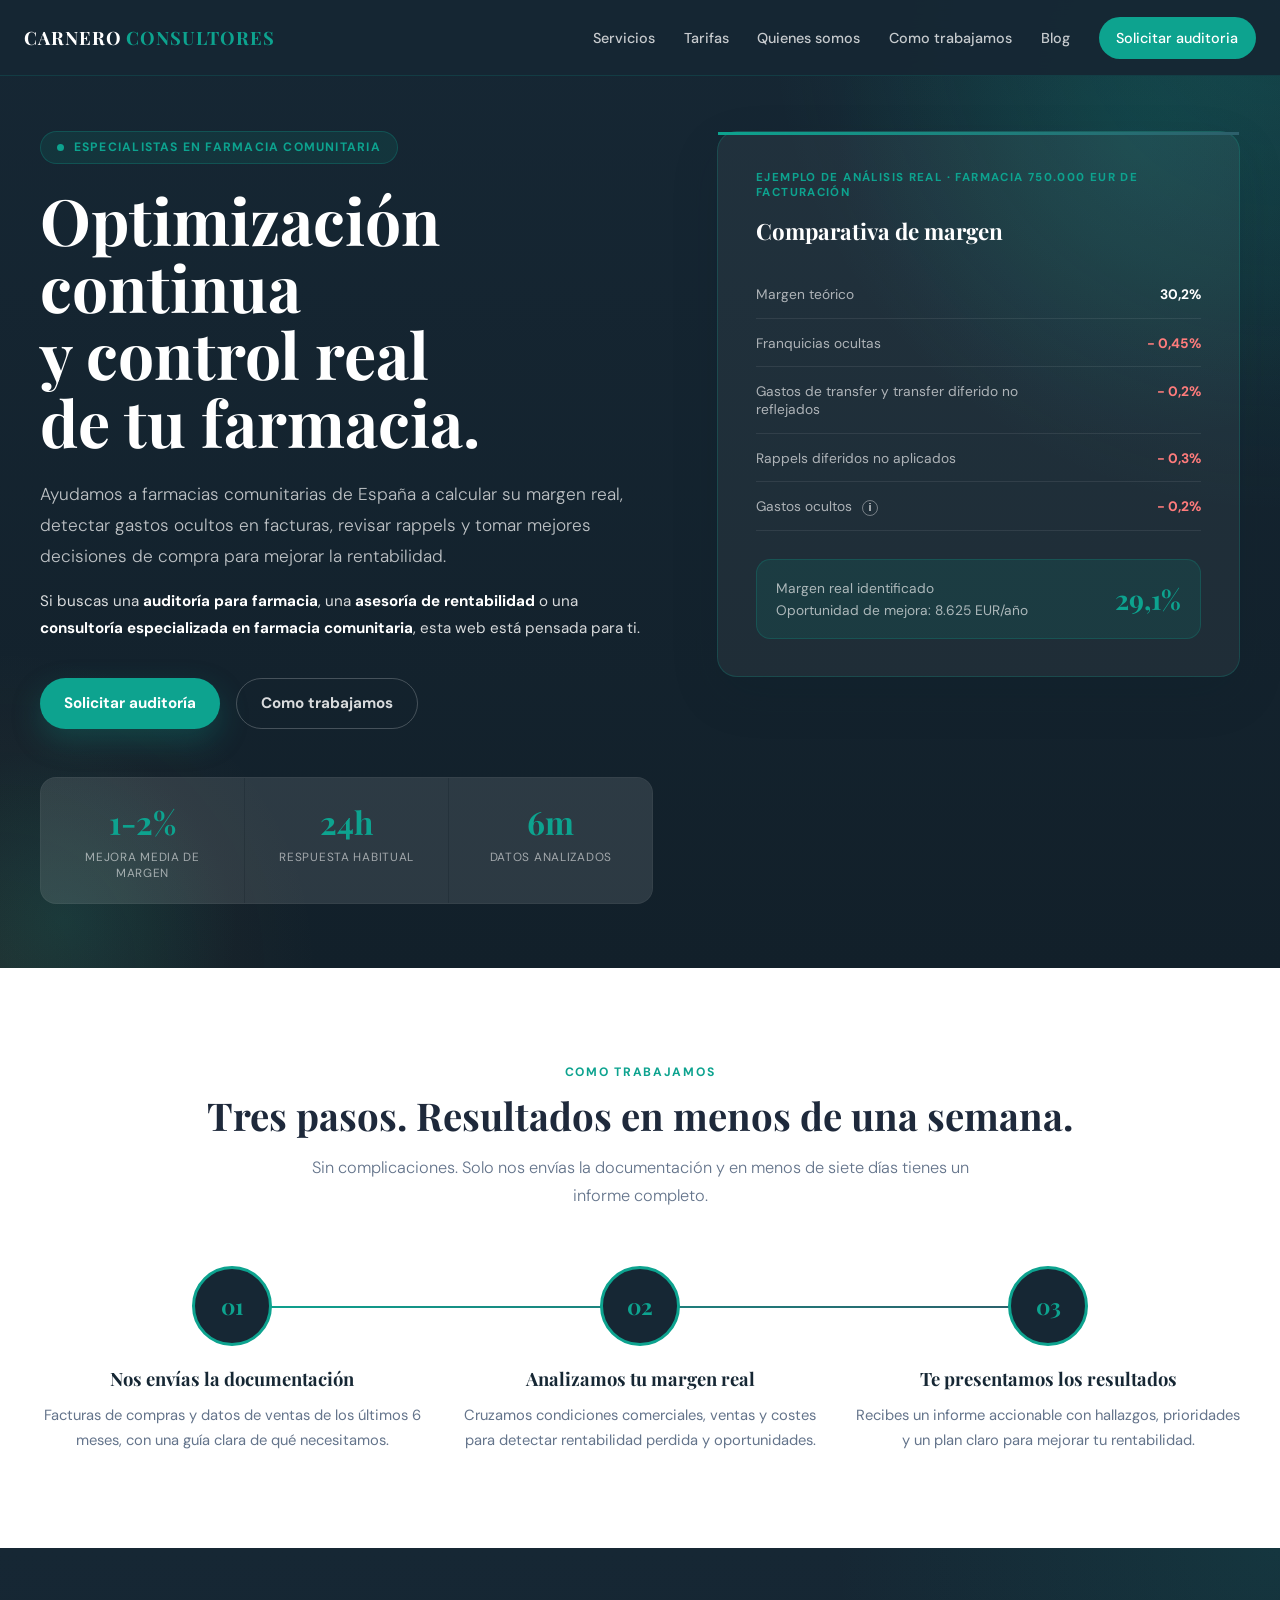
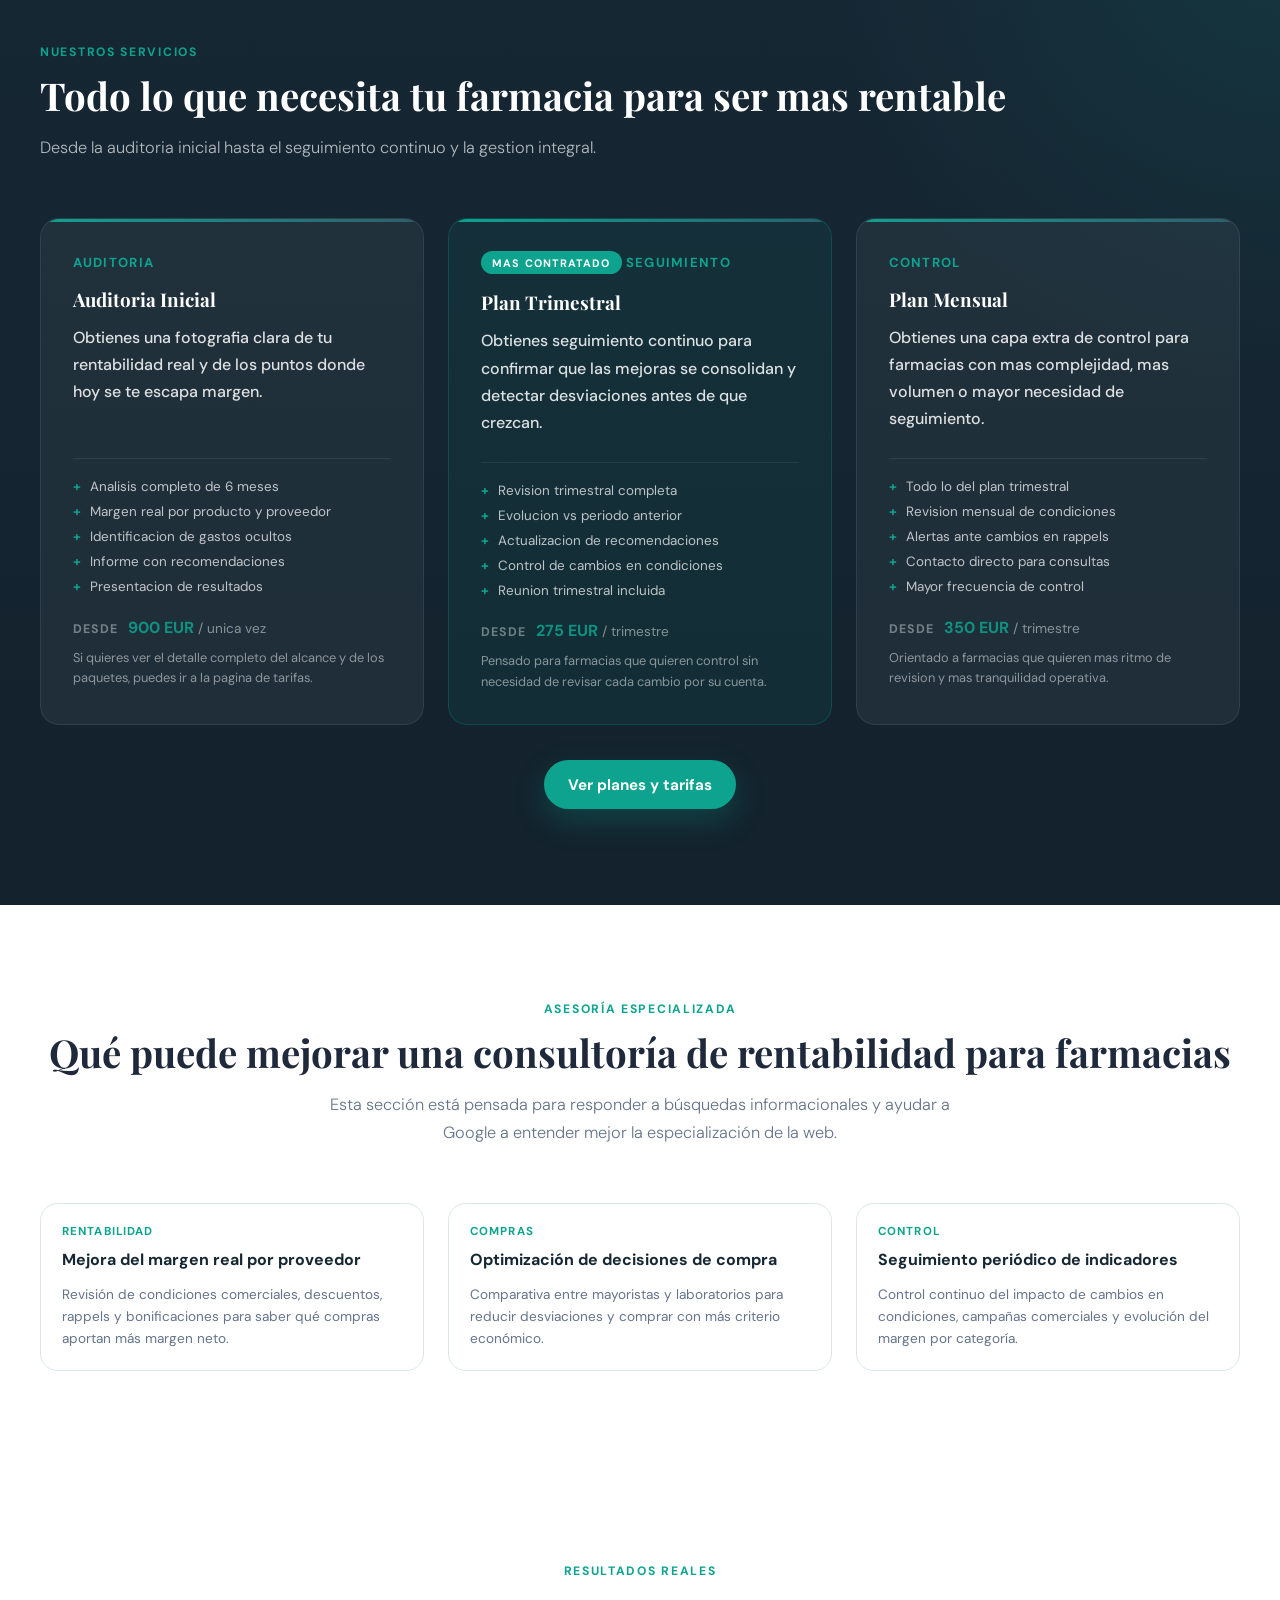
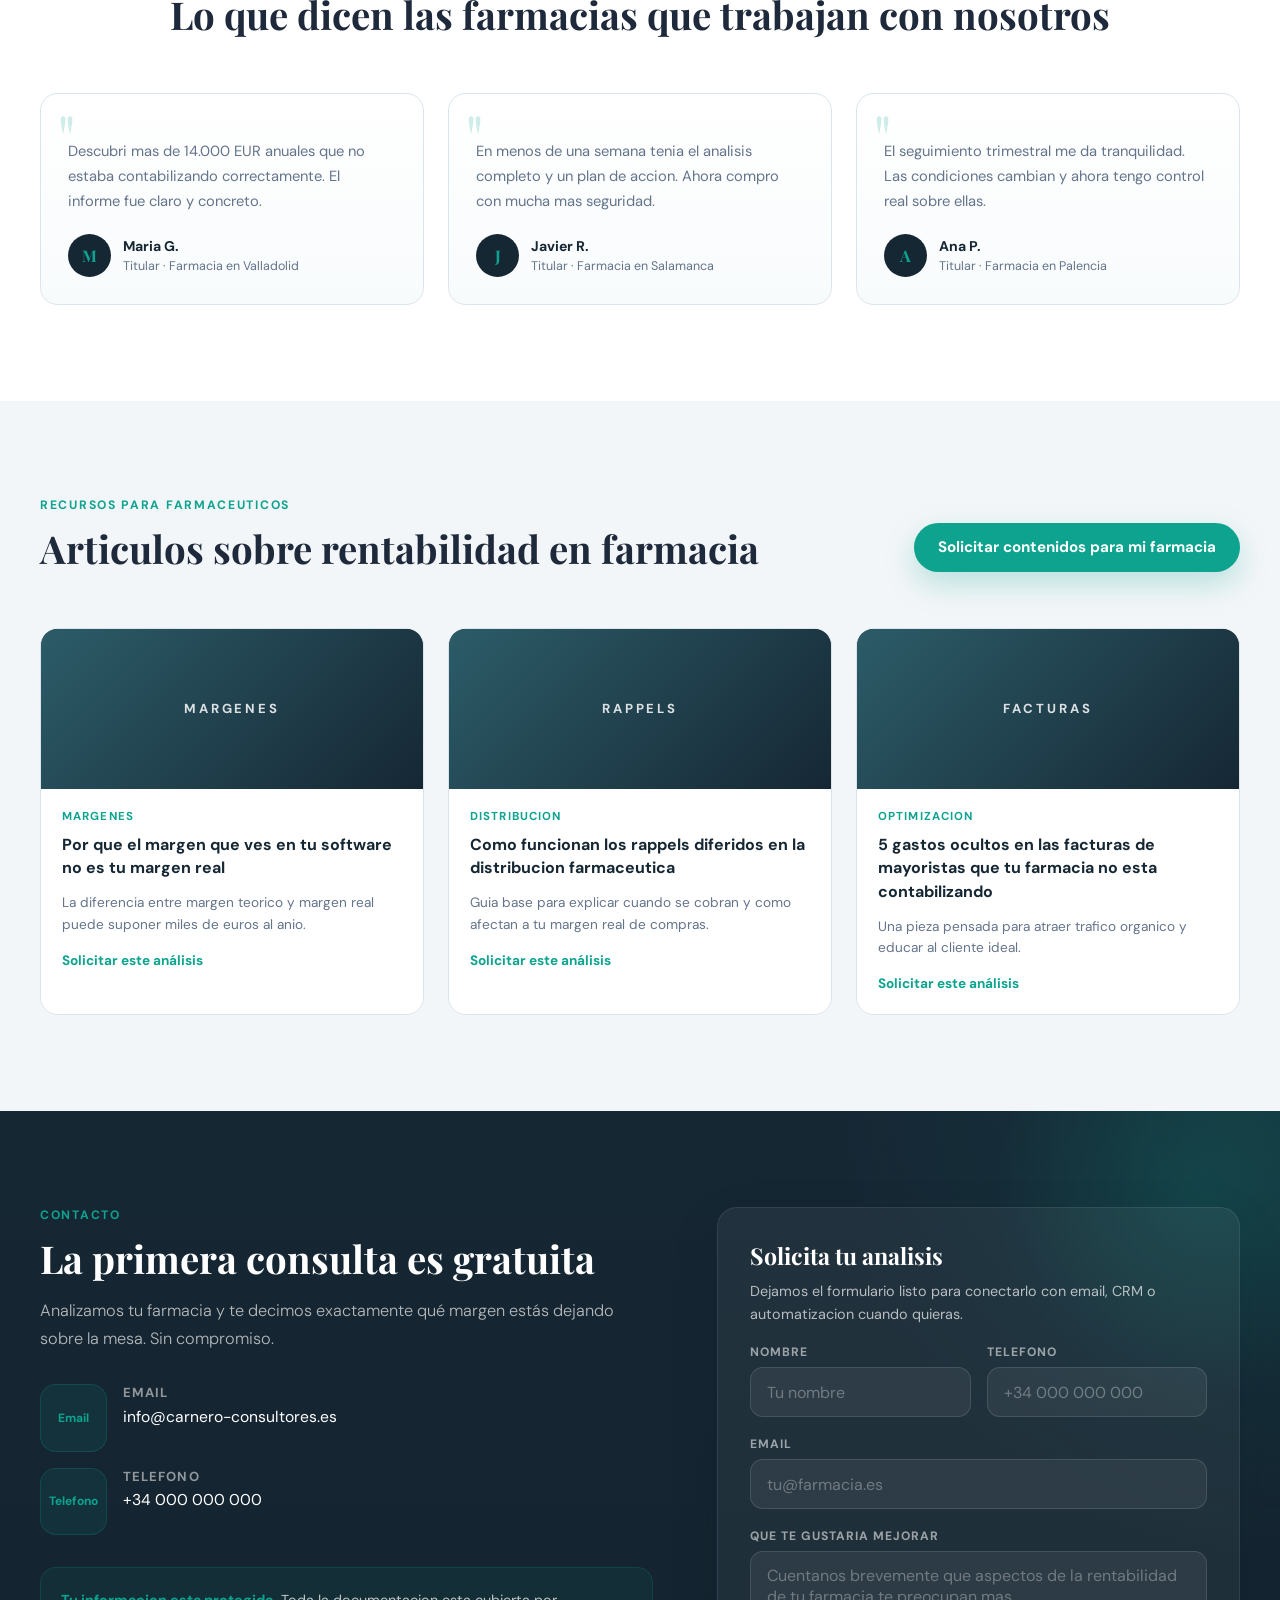
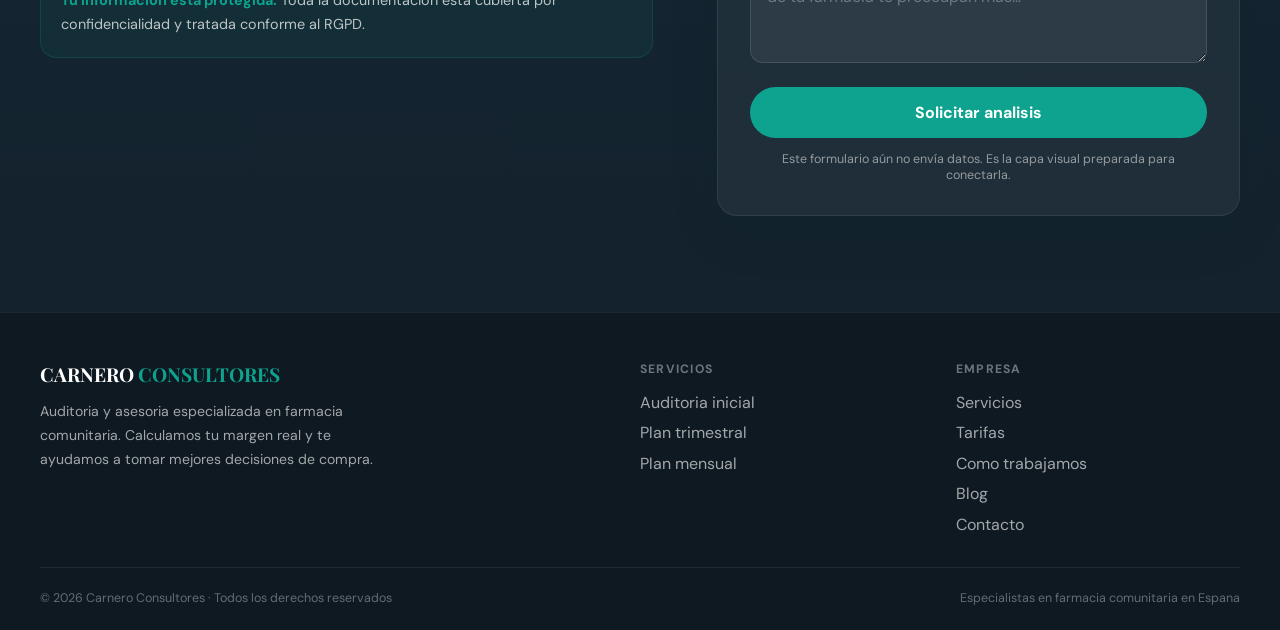
==== commit 7dbe0244: "Add quienes somos page and navigation link" ====
--- a/index.html
+++ b/index.html
@@ -87,6 +87,7 @@
     <ul class="nav-links" id="nav-menu">
       <li><a href="#servicios">Servicios</a></li>
       <li><a href="./tarifas.html">Tarifas</a></li>
+      <li><a href="./quienes-somos.html">Quienes somos</a></li>
       <li><a href="#como-funciona">Como trabajamos</a></li>
       <li><a href="#blog">Blog</a></li>
       <li><a class="nav-cta" href="#contacto">Solicitar auditoria</a></li>
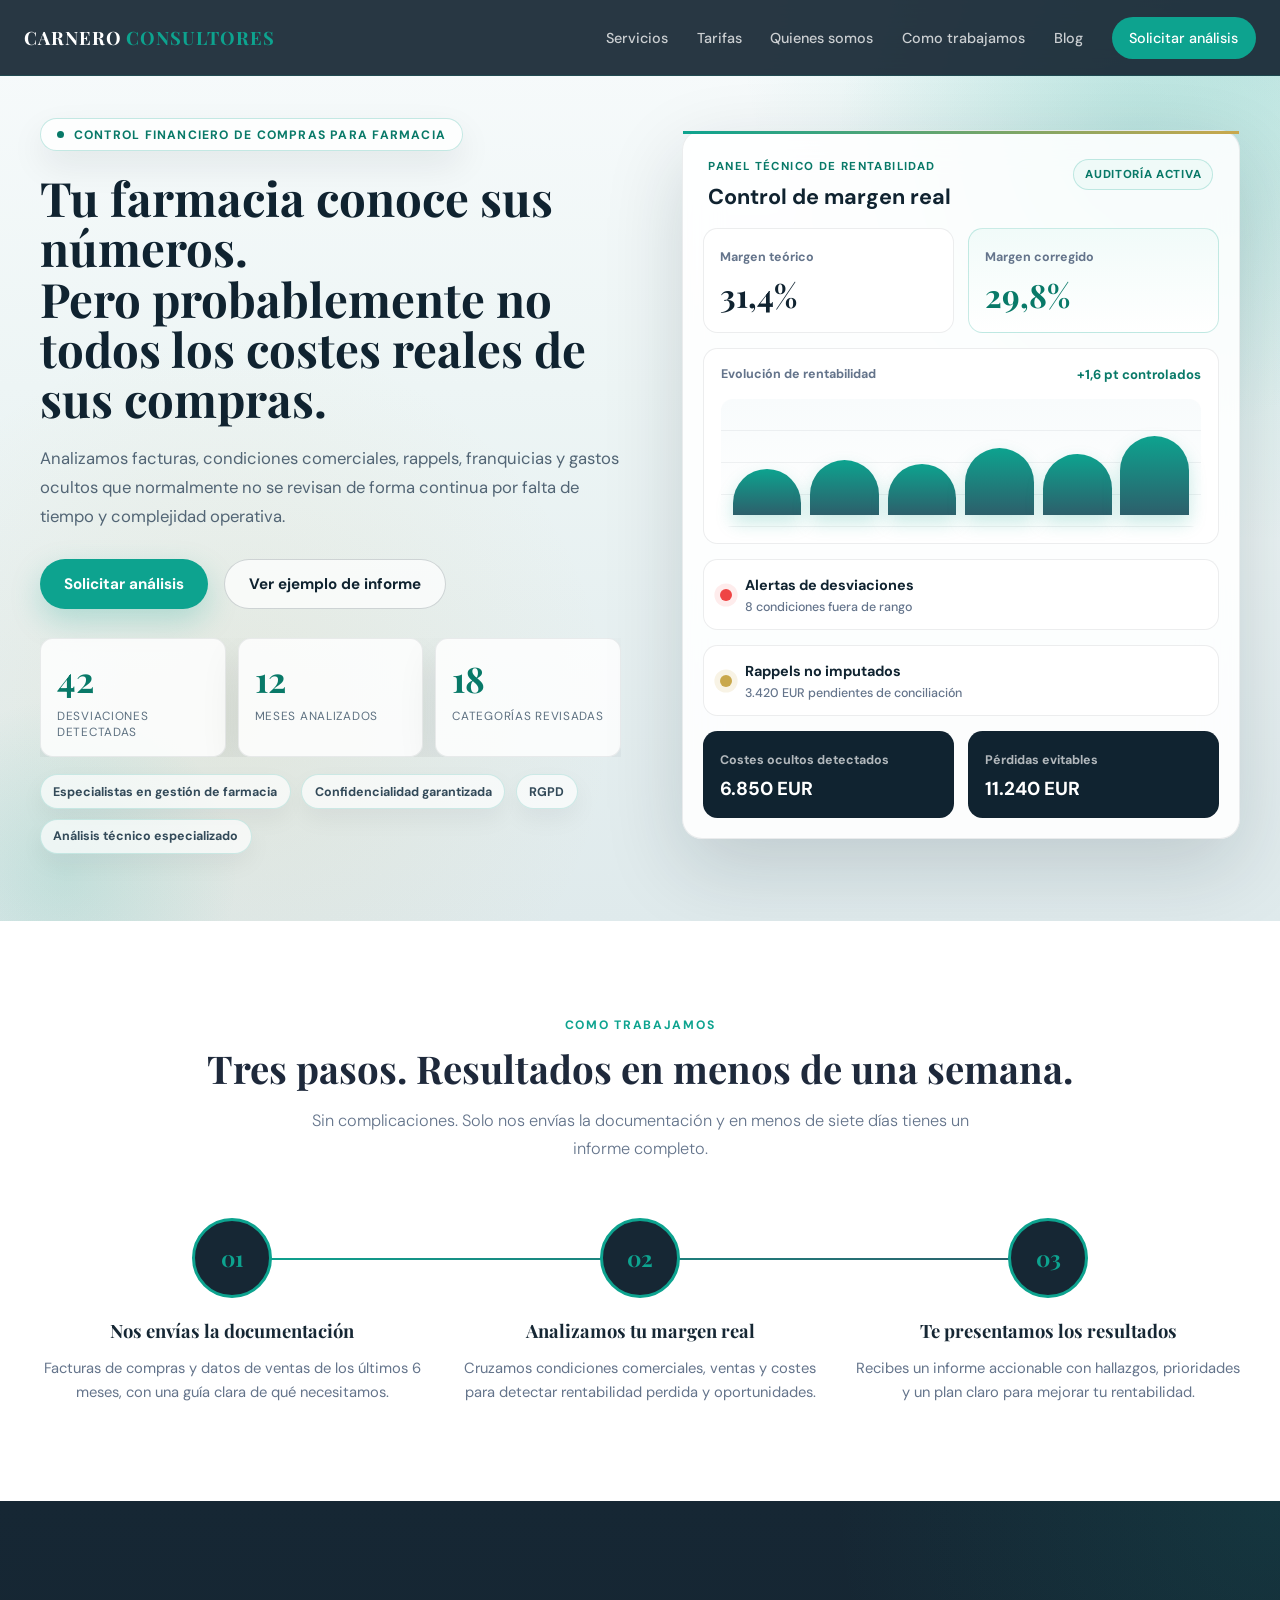
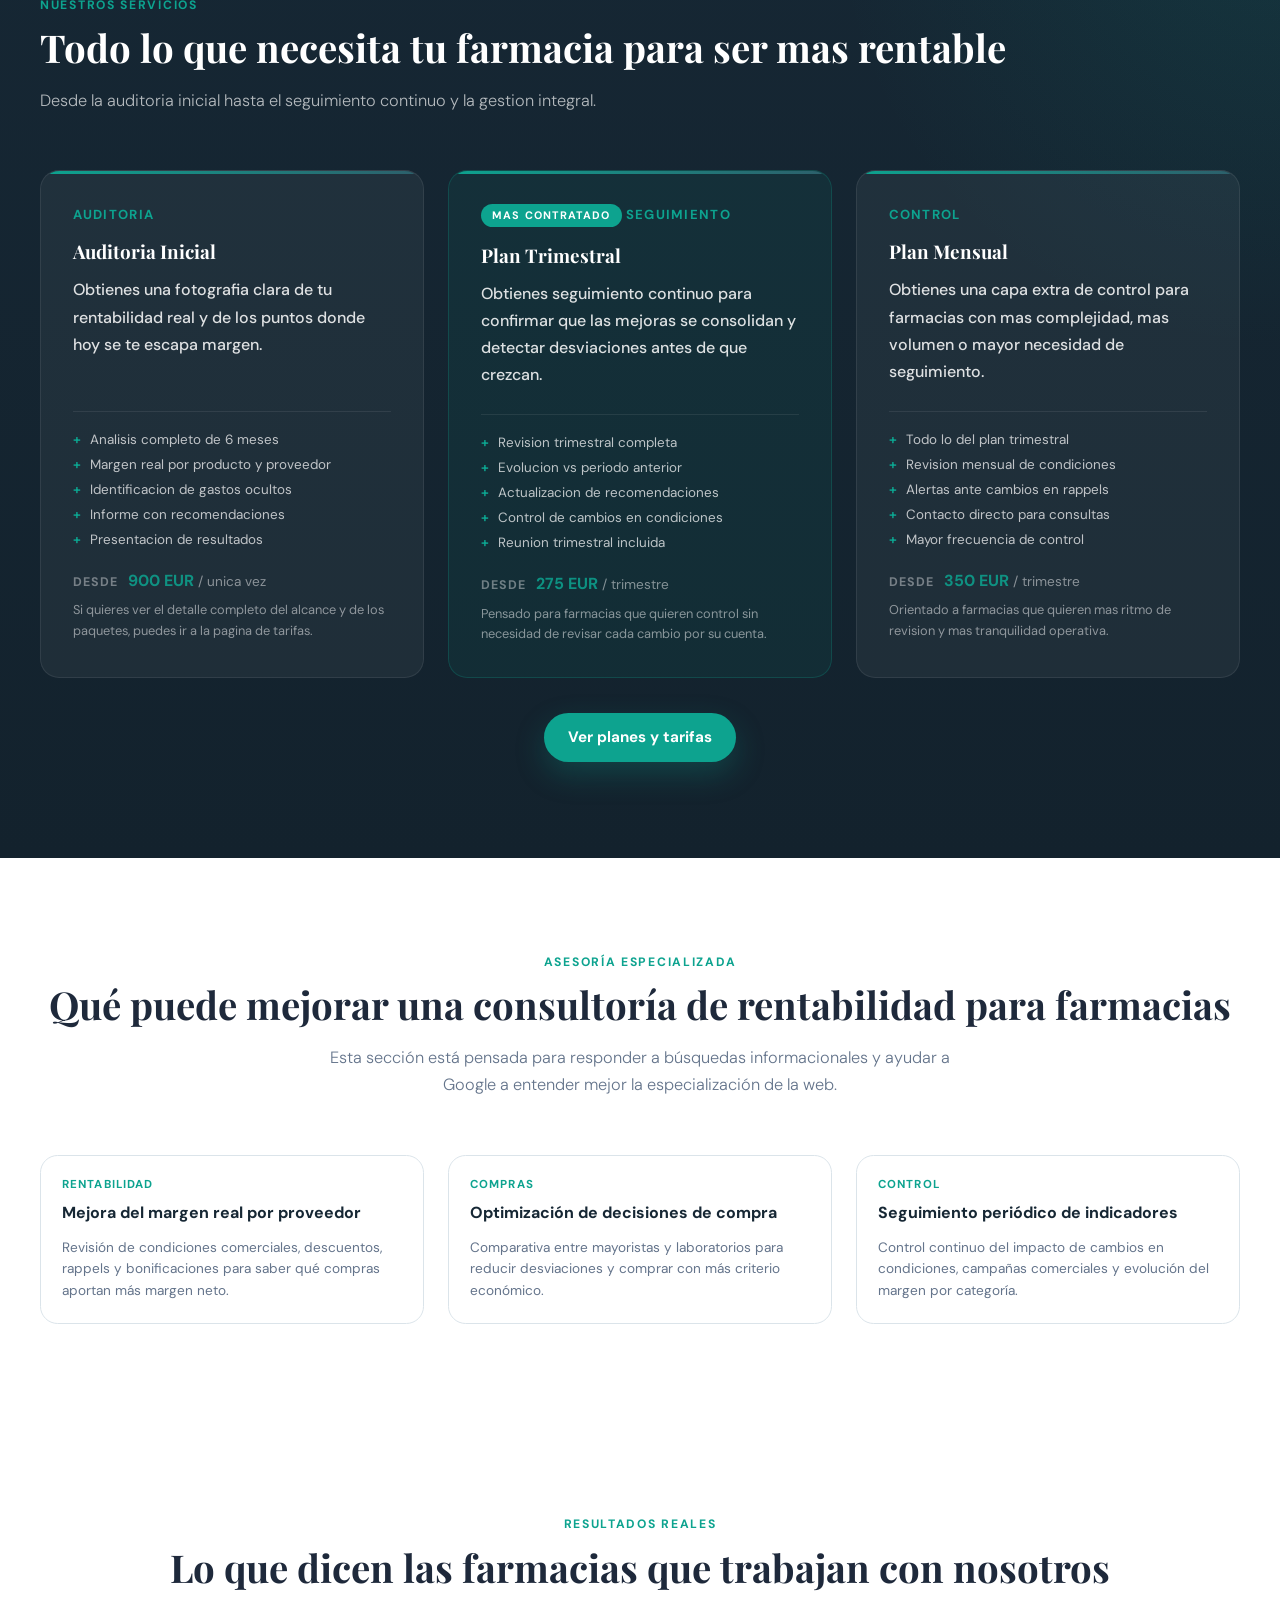
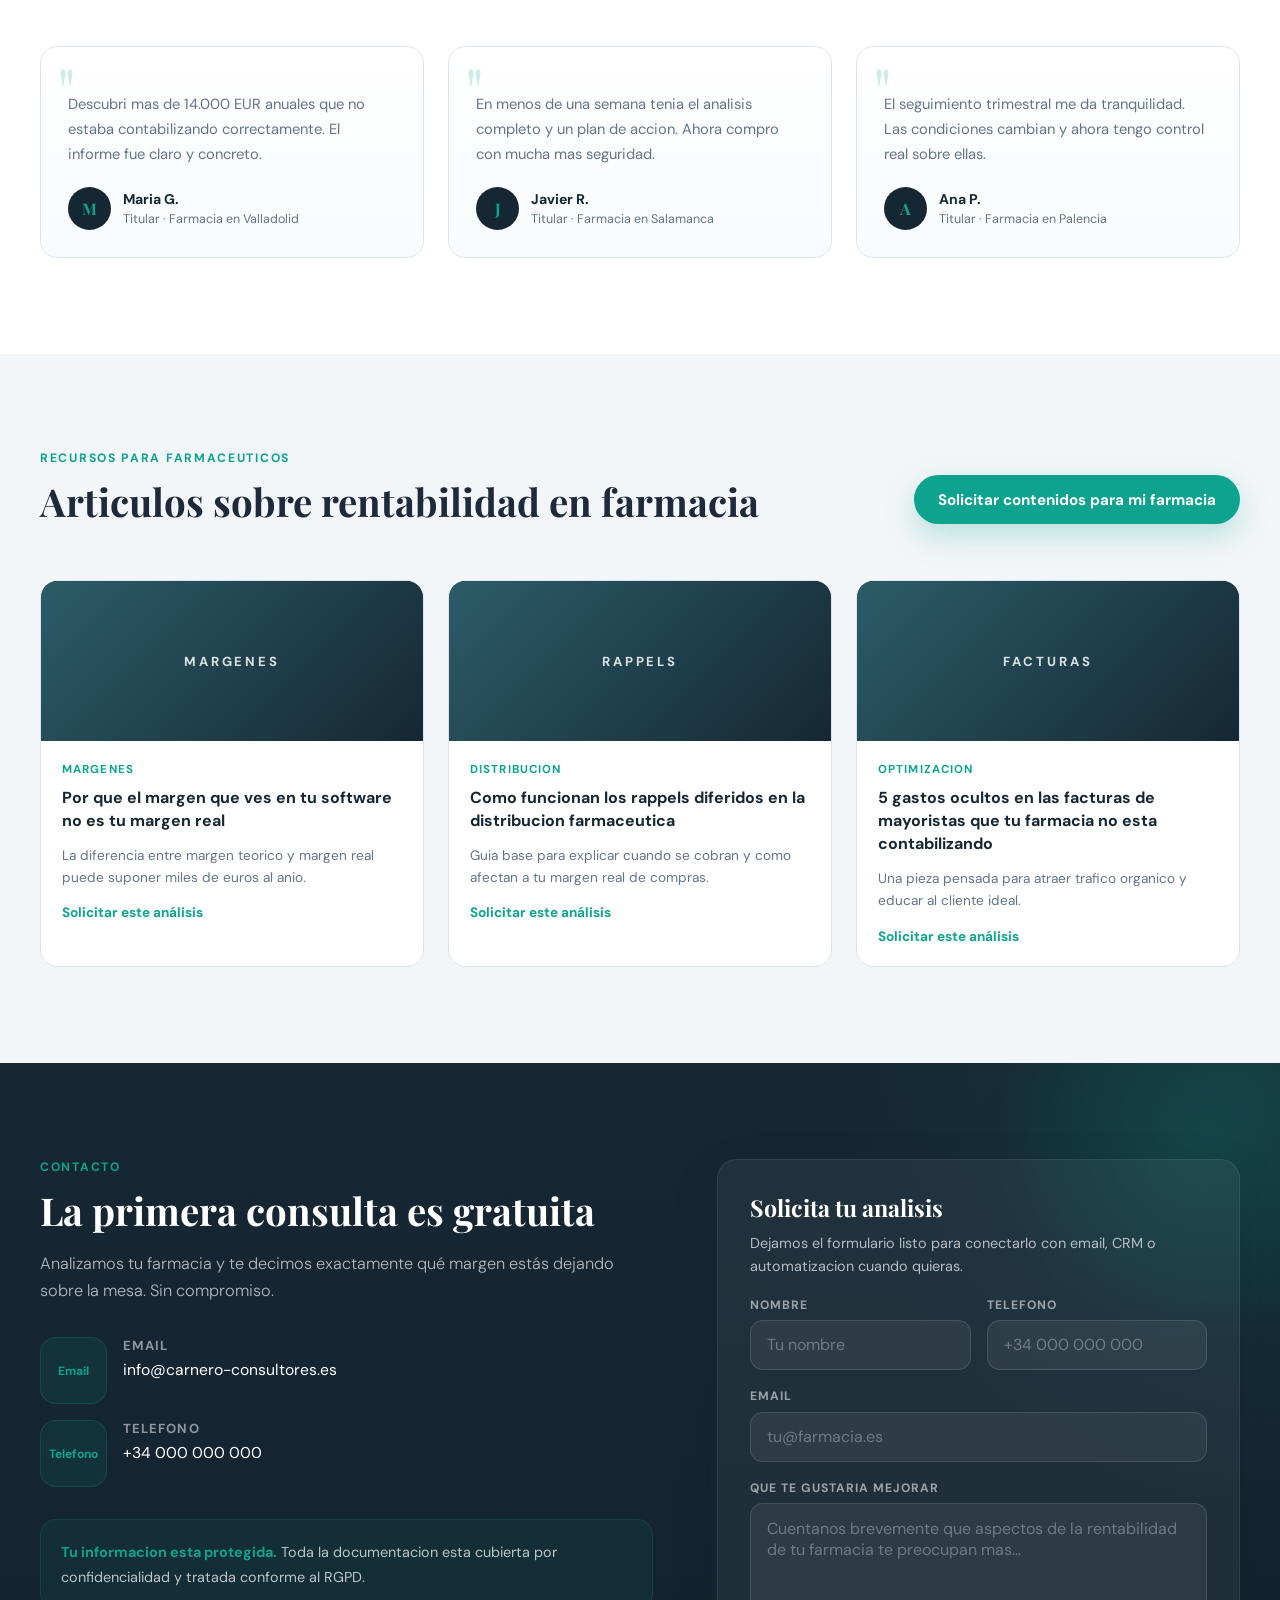
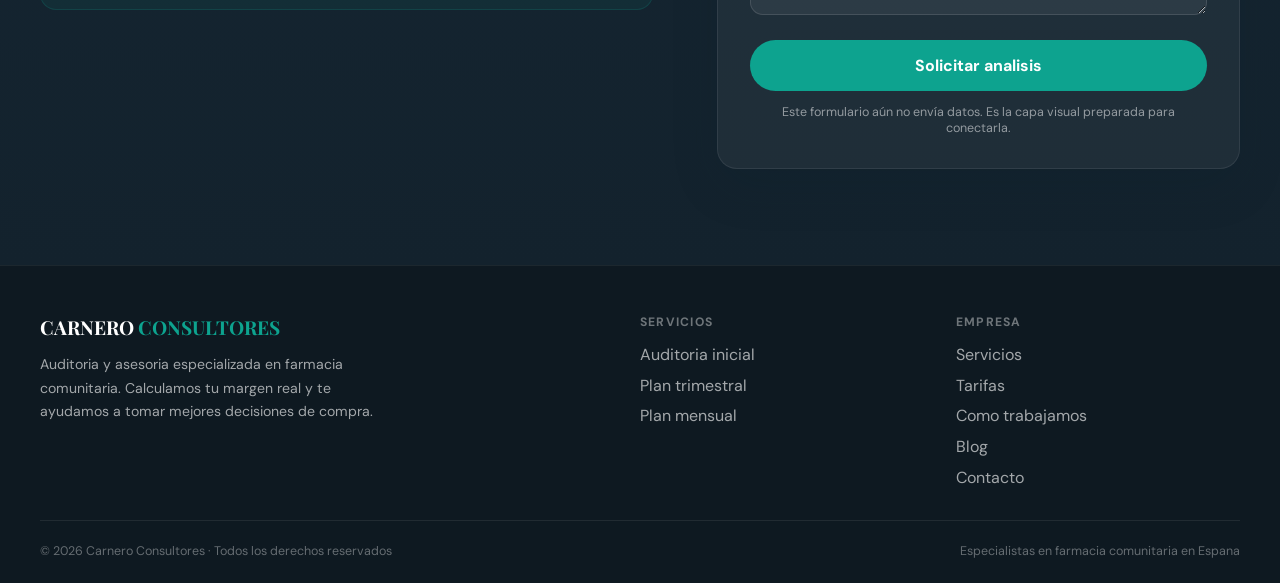
==== commit db60008d: "Rediseña hero principal" ====
--- a/index.html
+++ b/index.html
@@ -90,7 +90,7 @@
       <li><a href="./quienes-somos.html">Quienes somos</a></li>
       <li><a href="#como-funciona">Como trabajamos</a></li>
       <li><a href="#blog">Blog</a></li>
-      <li><a class="nav-cta" href="#contacto">Solicitar auditoria</a></li>
+      <li><a class="nav-cta" href="#contacto">Solicitar análisis</a></li>
     </ul>
   </nav>
 
@@ -100,69 +100,102 @@
       <div class="hero-bg-shape s2"></div>
       <div class="hero-grid container">
         <div class="hero-copy">
-          <div class="hero-eyebrow reveal delay-1">Especialistas en Farmacia Comunitaria</div>
+          <div class="hero-eyebrow reveal delay-1">Control financiero de compras para farmacia</div>
           <h1 class="hero-title reveal delay-2">
-            Optimización continua<br />
-            y control real<br />
-            de tu farmacia.
+            Tu farmacia conoce sus números.<br />
+            Pero probablemente no todos los costes reales de sus compras.
           </h1>
           <p class="hero-subtitle reveal delay-3">
-            Ayudamos a farmacias comunitarias de España a calcular su margen real, detectar gastos ocultos en facturas,
-            revisar rappels y tomar mejores decisiones de compra para mejorar la rentabilidad.
-          </p>
-          <p class="hero-search-intent reveal delay-3">
-            Si buscas una <strong>auditoría para farmacia</strong>, una <strong>asesoría de rentabilidad</strong> o una
-            <strong>consultoría especializada en farmacia comunitaria</strong>, esta web está pensada para ti.
+            Analizamos facturas, condiciones comerciales, rappels, franquicias y gastos ocultos que normalmente no se
+            revisan de forma continua por falta de tiempo y complejidad operativa.
           </p>
           <div class="hero-actions reveal delay-4">
-            <a href="#contacto" class="btn btn-primary">Solicitar auditoría</a>
-            <a href="#como-funciona" class="btn btn-secondary">Como trabajamos</a>
+            <a href="#contacto" class="btn btn-primary">Solicitar análisis</a>
+            <a href="#como-funciona" class="btn btn-secondary">Ver ejemplo de informe</a>
           </div>
           <div class="hero-stats reveal delay-4">
             <article class="stat">
-              <div class="stat-number">1-2%</div>
-              <div class="stat-label">Mejora media de margen</div>
+              <div class="stat-number">42</div>
+              <div class="stat-label">Desviaciones detectadas</div>
             </article>
             <article class="stat">
-              <div class="stat-number">24h</div>
-              <div class="stat-label">Respuesta habitual</div>
+              <div class="stat-number">12</div>
+              <div class="stat-label">Meses analizados</div>
             </article>
             <article class="stat">
-              <div class="stat-number">6m</div>
-              <div class="stat-label">Datos analizados</div>
-            </article>
-          </div>
-        </div>
-
-        <aside class="hero-card reveal delay-3">
-          <div class="card-label">Ejemplo de análisis real · Farmacia 750.000 EUR de facturación</div>
-          <h2 class="card-title">Comparativa de margen</h2>
-          <div class="card-row">
-            <span class="card-row-label">Margen teórico</span>
-            <span class="card-row-value">30,2%</span>
-          </div>
-          <div class="card-row">
-            <span class="card-row-label">Franquicias ocultas</span>
-            <span class="card-row-value negative">- 0,45%</span>
-          </div>
-          <div class="card-row">
-            <span class="card-row-label">Gastos de transfer y transfer diferido no reflejados</span>
-            <span class="card-row-value negative">- 0,2%</span>
-          </div>
-          <div class="card-row">
-            <span class="card-row-label">Rappels diferidos no aplicados</span>
-            <span class="card-row-value negative">- 0,3%</span>
-          </div>
-          <div class="card-row">
-            <span class="card-row-label">Gastos ocultos <button class="info-tooltip" type="button" aria-label="Información sobre gastos ocultos"><span class="info-tooltip-icon">i</span><span class="info-tooltip-content">Gastos por bajo consumo, cargo parafarmacia, penalizaciones por devoluciones.</span></button></span>
-            <span class="card-row-value negative">- 0,2%</span>
-          </div>
-          <div class="card-highlight">
+              <div class="stat-number">18</div>
+              <div class="stat-label">Categorías revisadas</div>
+            </article>
+          </div>
+          <div class="hero-badges reveal delay-4" aria-label="Garantías del análisis">
+            <span>Especialistas en gestión de farmacia</span>
+            <span>Confidencialidad garantizada</span>
+            <span>RGPD</span>
+            <span>Análisis técnico especializado</span>
+          </div>
+        </div>
+
+        <aside class="hero-dashboard reveal delay-3" aria-label="Dashboard de análisis de compras">
+          <div class="dashboard-header">
             <div>
-              <div class="card-highlight-label">Margen real identificado</div>
-              <div class="card-highlight-note">Oportunidad de mejora: 8.625 EUR/año</div>
-            </div>
-            <div class="card-highlight-value">29,1%</div>
+              <div class="card-label">Panel técnico de rentabilidad</div>
+              <h2 class="card-title">Control de margen real</h2>
+            </div>
+            <span class="dashboard-status">Auditoría activa</span>
+          </div>
+
+          <div class="margin-comparison">
+            <div class="margin-card theoretical">
+              <span>Margen teórico</span>
+              <strong>31,4%</strong>
+            </div>
+            <div class="margin-card corrected">
+              <span>Margen corregido</span>
+              <strong>29,8%</strong>
+            </div>
+          </div>
+
+          <div class="dashboard-chart" aria-label="Evolución de rentabilidad">
+            <div class="chart-head">
+              <span>Evolución de rentabilidad</span>
+              <strong>+1,6 pt controlados</strong>
+            </div>
+            <div class="chart-bars">
+              <span style="--bar: 44%"></span>
+              <span style="--bar: 52%"></span>
+              <span style="--bar: 49%"></span>
+              <span style="--bar: 64%"></span>
+              <span style="--bar: 58%"></span>
+              <span style="--bar: 76%"></span>
+            </div>
+          </div>
+
+          <div class="dashboard-alerts">
+            <article>
+              <span class="alert-dot"></span>
+              <div>
+                <strong>Alertas de desviaciones</strong>
+                <p>8 condiciones fuera de rango</p>
+              </div>
+            </article>
+            <article>
+              <span class="alert-dot gold"></span>
+              <div>
+                <strong>Rappels no imputados</strong>
+                <p>3.420 EUR pendientes de conciliación</p>
+              </div>
+            </article>
+          </div>
+
+          <div class="dashboard-grid">
+            <article>
+              <span>Costes ocultos detectados</span>
+              <strong>6.850 EUR</strong>
+            </article>
+            <article>
+              <span>Pérdidas evitables</span>
+              <strong>11.240 EUR</strong>
+            </article>
           </div>
         </aside>
       </div>
--- a/styles.css
+++ b/styles.css
@@ -250,11 +250,13 @@
   display: flex;
   align-items: center;
   overflow: hidden;
-  padding: 8rem 0 4rem;
+  padding: 7.2rem 0 4.2rem;
   background:
-    radial-gradient(circle at top right, rgba(13, 163, 143, 0.2), transparent 32rem),
-    radial-gradient(circle at bottom left, rgba(201, 168, 76, 0.08), transparent 20rem),
-    linear-gradient(180deg, #162734 0%, #12202a 100%);
+    linear-gradient(135deg, rgba(255, 255, 255, 0.055) 0 1px, transparent 1px 100%),
+    radial-gradient(circle at top right, rgba(13, 163, 143, 0.2), transparent 34rem),
+    radial-gradient(circle at 18% 78%, rgba(201, 168, 76, 0.1), transparent 24rem),
+    linear-gradient(180deg, #f8fbfc 0%, #edf5f5 42%, #dfeaec 100%);
+  background-size: 38px 38px, auto, auto, auto;
 }
 
 .hero-bg-shape {
@@ -299,10 +301,17 @@
   align-items: start;
 }
 
+.hero-grid {
+  grid-template-columns: minmax(0, 1.02fr) minmax(28rem, 0.98fr);
+  gap: 3.8rem;
+  align-items: center;
+}
+
 .hero-copy {
   position: relative;
   z-index: 1;
   padding-top: 0.2rem;
+  max-width: 43rem;
 }
 
 .hero-eyebrow {
@@ -312,9 +321,10 @@
   margin-bottom: 1.4rem;
   padding: 0.45rem 1rem;
   border-radius: 999px;
-  border: 1px solid rgba(13, 163, 143, 0.28);
-  background: rgba(13, 163, 143, 0.12);
-  color: var(--accent);
+  border: 1px solid rgba(13, 163, 143, 0.24);
+  background: rgba(255, 255, 255, 0.78);
+  color: #087968;
+  box-shadow: 0 14px 34px rgba(12, 29, 43, 0.08);
   font-size: 0.76rem;
   font-weight: 700;
   letter-spacing: 0.1em;
@@ -330,9 +340,11 @@
 }
 
 .hero-title {
-  color: var(--white);
-  font-size: clamp(2.6rem, 5vw, 4.6rem);
-  line-height: 1.05;
+  max-width: 42rem;
+  color: #102330;
+  font-size: clamp(2.3rem, 3.7vw, 3.65rem);
+  line-height: 1.06;
+  letter-spacing: 0;
 }
 
 .hero-title em {
@@ -341,12 +353,12 @@
 }
 
 .hero-subtitle {
-  margin-top: 1.5rem;
+  margin-top: 1.25rem;
   max-width: 40rem;
-  color: rgba(255, 255, 255, 0.72);
-  font-size: 1.08rem;
-  line-height: 1.8;
-  font-weight: 300;
+  color: #526575;
+  font-size: 1.04rem;
+  line-height: 1.75;
+  font-weight: 400;
 }
 
 .hero-search-intent {
@@ -366,47 +378,280 @@
   display: flex;
   flex-wrap: wrap;
   gap: 1rem;
-  margin-top: 2.3rem;
+  margin-top: 1.7rem;
+}
+
+.hero .btn-secondary {
+  border-color: rgba(16, 35, 48, 0.18);
+  color: #102330;
+  background: rgba(255, 255, 255, 0.72);
+}
+
+.hero .btn-secondary:hover {
+  border-color: rgba(13, 163, 143, 0.5);
+  color: #087968;
+  background: var(--white);
 }
 
 .hero-stats {
   display: grid;
   grid-template-columns: repeat(3, 1fr);
-  gap: 1px;
-  margin-top: 3rem;
+  gap: 0.75rem;
+  margin-top: 1.8rem;
   overflow: hidden;
-  border-radius: 1rem;
-  background: rgba(255, 255, 255, 0.08);
-  border: 1px solid rgba(255, 255, 255, 0.08);
+  border-radius: 0;
+  background: transparent;
+  border: 0;
 }
 
 .stat {
-  padding: 1.4rem 1rem;
-  background: rgba(255, 255, 255, 0.04);
-  text-align: center;
+  min-height: 6.7rem;
+  padding: 1rem;
+  background: rgba(255, 255, 255, 0.82);
+  border: 1px solid rgba(16, 35, 48, 0.08);
+  border-radius: 0.8rem;
+  text-align: left;
+  box-shadow: 0 16px 40px rgba(12, 29, 43, 0.08);
 }
 
 .stat-number {
-  color: var(--accent);
+  color: #087968;
   font-family: "Playfair Display", serif;
-  font-size: 2rem;
+  font-size: 2.2rem;
   font-weight: 700;
 }
 
 .stat-label {
   margin-top: 0.35rem;
-  color: rgba(255, 255, 255, 0.56);
+  color: #5d7080;
   font-size: 0.74rem;
   text-transform: uppercase;
   letter-spacing: 0.06em;
 }
 
+.hero-badges {
+  display: flex;
+  flex-wrap: wrap;
+  gap: 0.65rem;
+  margin-top: 1.1rem;
+}
+
+.hero-badges span {
+  display: inline-flex;
+  align-items: center;
+  min-height: 2.15rem;
+  padding: 0.45rem 0.78rem;
+  border: 1px solid rgba(13, 163, 143, 0.18);
+  border-radius: 999px;
+  background: rgba(255, 255, 255, 0.68);
+  color: #334a59;
+  font-size: 0.78rem;
+  font-weight: 700;
+  box-shadow: 0 10px 24px rgba(12, 29, 43, 0.05);
+}
+
 .hero-card,
+.hero-dashboard,
 .problema-visual,
 .contacto-form {
   position: relative;
   border-radius: 1.25rem;
   box-shadow: var(--shadow);
+}
+
+.hero-dashboard {
+  z-index: 1;
+  padding: 1.25rem;
+  border: 1px solid rgba(16, 35, 48, 0.08);
+  background: rgba(255, 255, 255, 0.88);
+  backdrop-filter: blur(18px);
+  box-shadow: 0 28px 80px rgba(12, 29, 43, 0.16);
+}
+
+.hero-dashboard::before {
+  content: "";
+  position: absolute;
+  inset: 0 auto auto 0;
+  width: 100%;
+  height: 3px;
+  border-radius: inherit inherit 0 0;
+  background: linear-gradient(90deg, var(--accent), var(--gold));
+}
+
+.dashboard-header,
+.chart-head,
+.margin-comparison,
+.dashboard-alerts,
+.dashboard-grid {
+  display: grid;
+  gap: 0.9rem;
+}
+
+.dashboard-header {
+  grid-template-columns: 1fr auto;
+  align-items: start;
+  gap: 1rem;
+  padding: 0.5rem 0.35rem 1.1rem;
+}
+
+.hero-dashboard .card-label {
+  color: #087968;
+}
+
+.hero-dashboard .card-title {
+  margin: 0.55rem 0 0;
+  color: #102330;
+  font-size: 1.35rem;
+  font-family: "DM Sans", sans-serif;
+}
+
+.dashboard-status {
+  padding: 0.45rem 0.7rem;
+  border: 1px solid rgba(13, 163, 143, 0.22);
+  border-radius: 999px;
+  background: #effaf8;
+  color: #087968;
+  font-size: 0.72rem;
+  font-weight: 800;
+  text-transform: uppercase;
+  letter-spacing: 0.06em;
+  white-space: nowrap;
+}
+
+.margin-comparison {
+  grid-template-columns: repeat(2, 1fr);
+}
+
+.margin-card,
+.dashboard-chart,
+.dashboard-alerts article,
+.dashboard-grid article {
+  border: 1px solid rgba(16, 35, 48, 0.08);
+  border-radius: 0.9rem;
+  background: #ffffff;
+}
+
+.margin-card {
+  padding: 1rem;
+}
+
+.margin-card span,
+.dashboard-grid span,
+.chart-head span,
+.dashboard-alerts p {
+  color: #64748b;
+  font-size: 0.78rem;
+  font-weight: 700;
+}
+
+.margin-card strong {
+  display: block;
+  margin-top: 0.45rem;
+  color: #102330;
+  font-family: "Playfair Display", serif;
+  font-size: 2rem;
+}
+
+.margin-card.corrected {
+  background: linear-gradient(180deg, #f1fbf9 0%, #ffffff 100%);
+  border-color: rgba(13, 163, 143, 0.22);
+}
+
+.margin-card.corrected strong {
+  color: #087968;
+}
+
+.dashboard-chart {
+  margin-top: 0.9rem;
+  padding: 1.05rem;
+}
+
+.chart-head {
+  grid-template-columns: 1fr auto;
+  align-items: center;
+}
+
+.chart-head strong {
+  color: #087968;
+  font-size: 0.82rem;
+}
+
+.chart-bars {
+  display: grid;
+  grid-template-columns: repeat(6, 1fr);
+  align-items: end;
+  gap: 0.55rem;
+  height: 8rem;
+  margin-top: 1rem;
+  padding: 0.75rem;
+  border-radius: 0.75rem;
+  background:
+    repeating-linear-gradient(to top, rgba(16, 35, 48, 0.06) 0 1px, transparent 1px 25%),
+    linear-gradient(180deg, #f8fbfc 0%, #ffffff 100%);
+}
+
+.chart-bars span {
+  height: var(--bar);
+  border-radius: 999px 999px 0.35rem 0.35rem;
+  background: linear-gradient(180deg, var(--accent), #2d5f6b);
+  box-shadow: 0 8px 18px rgba(13, 163, 143, 0.22);
+}
+
+.dashboard-alerts {
+  grid-template-columns: 1fr;
+  margin-top: 0.9rem;
+}
+
+.dashboard-alerts article {
+  display: grid;
+  grid-template-columns: auto 1fr;
+  align-items: center;
+  gap: 0.8rem;
+  padding: 0.92rem 1rem;
+}
+
+.dashboard-alerts strong {
+  color: #102330;
+  font-size: 0.9rem;
+}
+
+.dashboard-alerts p {
+  margin-top: 0.2rem;
+  font-weight: 500;
+}
+
+.alert-dot {
+  width: 0.75rem;
+  height: 0.75rem;
+  border-radius: 50%;
+  background: #ef4444;
+  box-shadow: 0 0 0 0.35rem rgba(239, 68, 68, 0.1);
+}
+
+.alert-dot.gold {
+  background: var(--gold);
+  box-shadow: 0 0 0 0.35rem rgba(201, 168, 76, 0.14);
+}
+
+.dashboard-grid {
+  grid-template-columns: repeat(2, 1fr);
+  margin-top: 0.9rem;
+}
+
+.dashboard-grid article {
+  padding: 1rem;
+  background: #102330;
+}
+
+.dashboard-grid span {
+  color: rgba(255, 255, 255, 0.68);
+}
+
+.dashboard-grid strong {
+  display: block;
+  margin-top: 0.45rem;
+  color: var(--white);
+  font-size: 1.18rem;
 }
 
 .hero-card {
@@ -1319,6 +1564,98 @@
   gap: 1.5rem;
 }
 
+.specific-services-grid {
+  display: grid;
+  grid-template-columns: repeat(6, minmax(0, 1fr));
+  gap: 1.5rem;
+  align-items: stretch;
+}
+
+.specific-service-card {
+  display: flex;
+  flex-direction: column;
+  gap: 0.9rem;
+  min-height: 100%;
+  padding: 1.75rem;
+  border: 1px solid var(--border);
+  border-radius: 1.2rem;
+  background: var(--white);
+  box-shadow: 0 12px 35px rgba(12, 29, 43, 0.06);
+  grid-column: span 2;
+}
+
+.specific-service-top {
+  display: flex;
+  align-items: start;
+  justify-content: space-between;
+  gap: 1rem;
+}
+
+.specific-service-kicker {
+  color: var(--accent);
+  font-size: 0.72rem;
+  font-weight: 700;
+  text-transform: uppercase;
+  letter-spacing: 0.12em;
+}
+
+.specific-service-price {
+  color: var(--dark);
+  font-size: 0.88rem;
+  font-weight: 700;
+  text-align: right;
+}
+
+.specific-service-card h3 {
+  color: var(--dark);
+  font-size: 1.22rem;
+  line-height: 1.3;
+  min-height: 3.3rem;
+}
+
+.specific-service-card p {
+  color: var(--gray);
+  font-size: 0.92rem;
+  line-height: 1.7;
+  min-height: 8.25rem;
+}
+
+.specific-service-link {
+  display: inline-flex;
+  align-items: center;
+  justify-content: center;
+  margin-top: auto;
+  min-height: 2.9rem;
+  padding: 0.8rem 1.15rem;
+  border-radius: 999px;
+  border: 1px solid rgba(13, 163, 143, 0.22);
+  color: var(--accent);
+  font-size: 0.88rem;
+  font-weight: 700;
+  transition: background 0.2s ease, color 0.2s ease, transform 0.2s ease;
+}
+
+.specific-service-link:hover {
+  background: rgba(13, 163, 143, 0.08);
+  transform: translateY(-1px);
+}
+
+.specific-services-note {
+  margin-top: 1.35rem;
+  color: var(--gray);
+  font-size: 0.9rem;
+  line-height: 1.7;
+  text-align: center;
+}
+
+.specific-services-grid .specific-service-card:nth-child(4) {
+  grid-column: 2 / span 2;
+}
+
+.specific-services-grid .specific-service-card:nth-child(5) {
+  grid-column: 4 / span 2;
+}
+
 .package-card {
   padding: 1.8rem;
   border: 1px solid var(--border);
@@ -1406,10 +1743,22 @@
   .contacto-grid,
   .servicios-grid,
   .testimonios-grid,
+  .specific-services-grid,
   .packages-grid,
   .blog-grid,
   .footer-grid {
     grid-template-columns: 1fr;
+  }
+
+  .specific-services-grid .specific-service-card,
+  .specific-services-grid .specific-service-card:nth-child(4),
+  .specific-services-grid .specific-service-card:nth-child(5) {
+    grid-column: auto;
+  }
+
+  .specific-service-card h3,
+  .specific-service-card p {
+    min-height: 0;
   }
 
   .steps {
@@ -1468,13 +1817,24 @@
   }
 
   .hero-title {
-    font-size: clamp(2.3rem, 11vw, 3.3rem);
+    font-size: clamp(2.2rem, 10vw, 2.8rem);
   }
 
   .hero-stats,
+  .margin-comparison,
+  .dashboard-grid,
   .pv-comparison,
   .form-row {
     grid-template-columns: 1fr;
+  }
+
+  .dashboard-header,
+  .chart-head {
+    grid-template-columns: 1fr;
+  }
+
+  .dashboard-status {
+    width: fit-content;
   }
 
   .card-highlight,
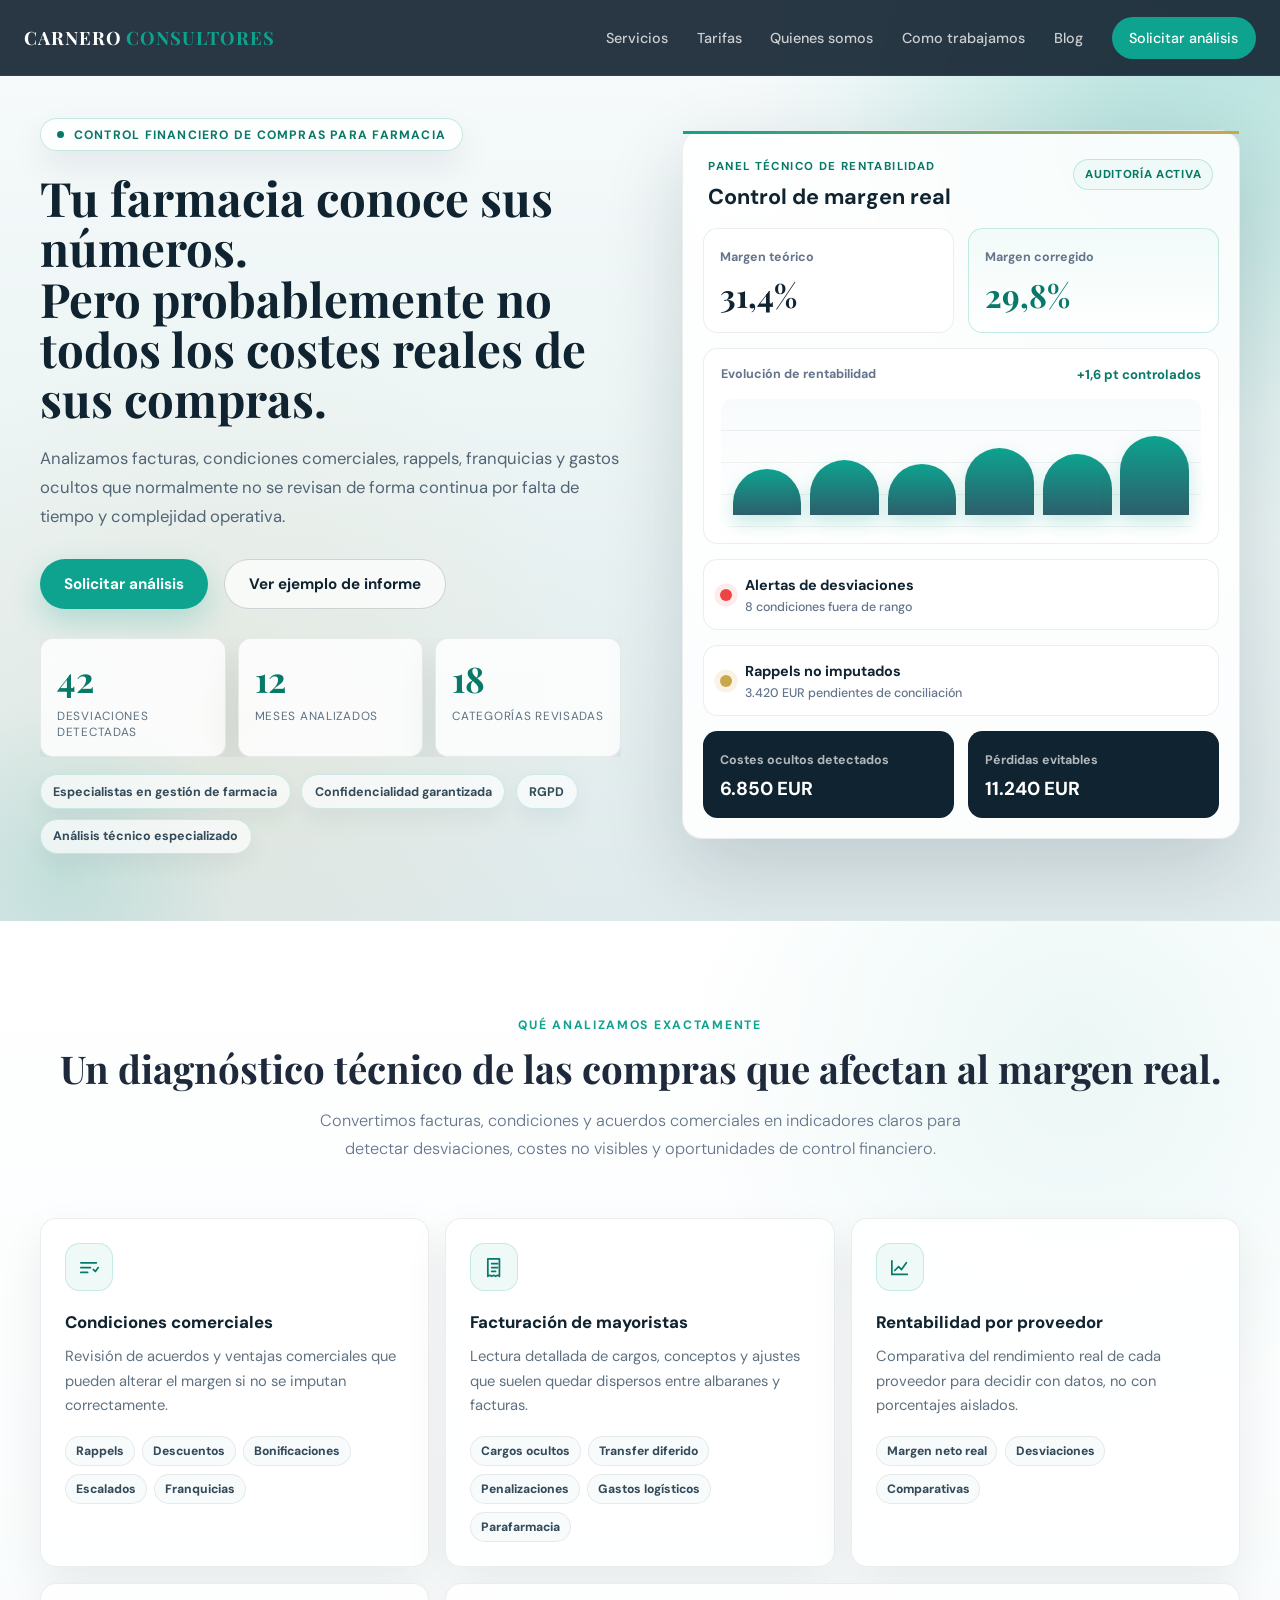
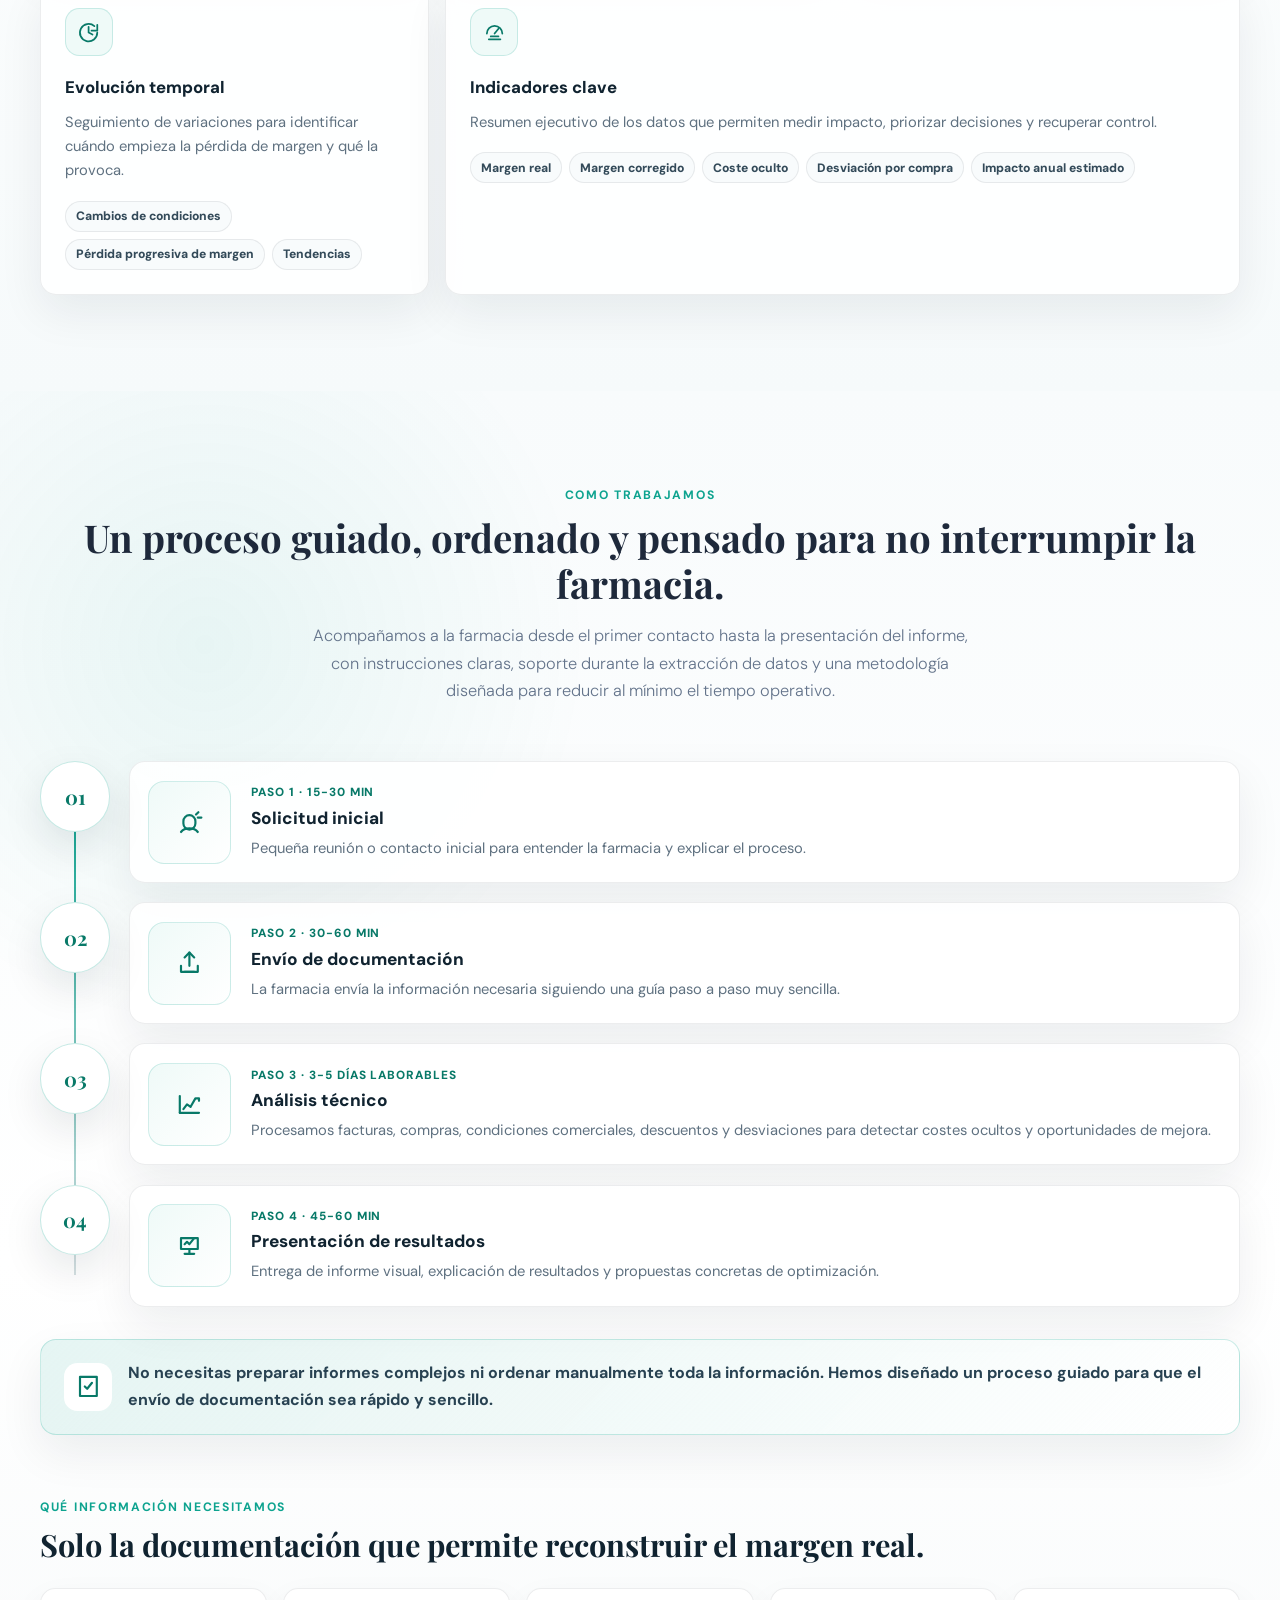
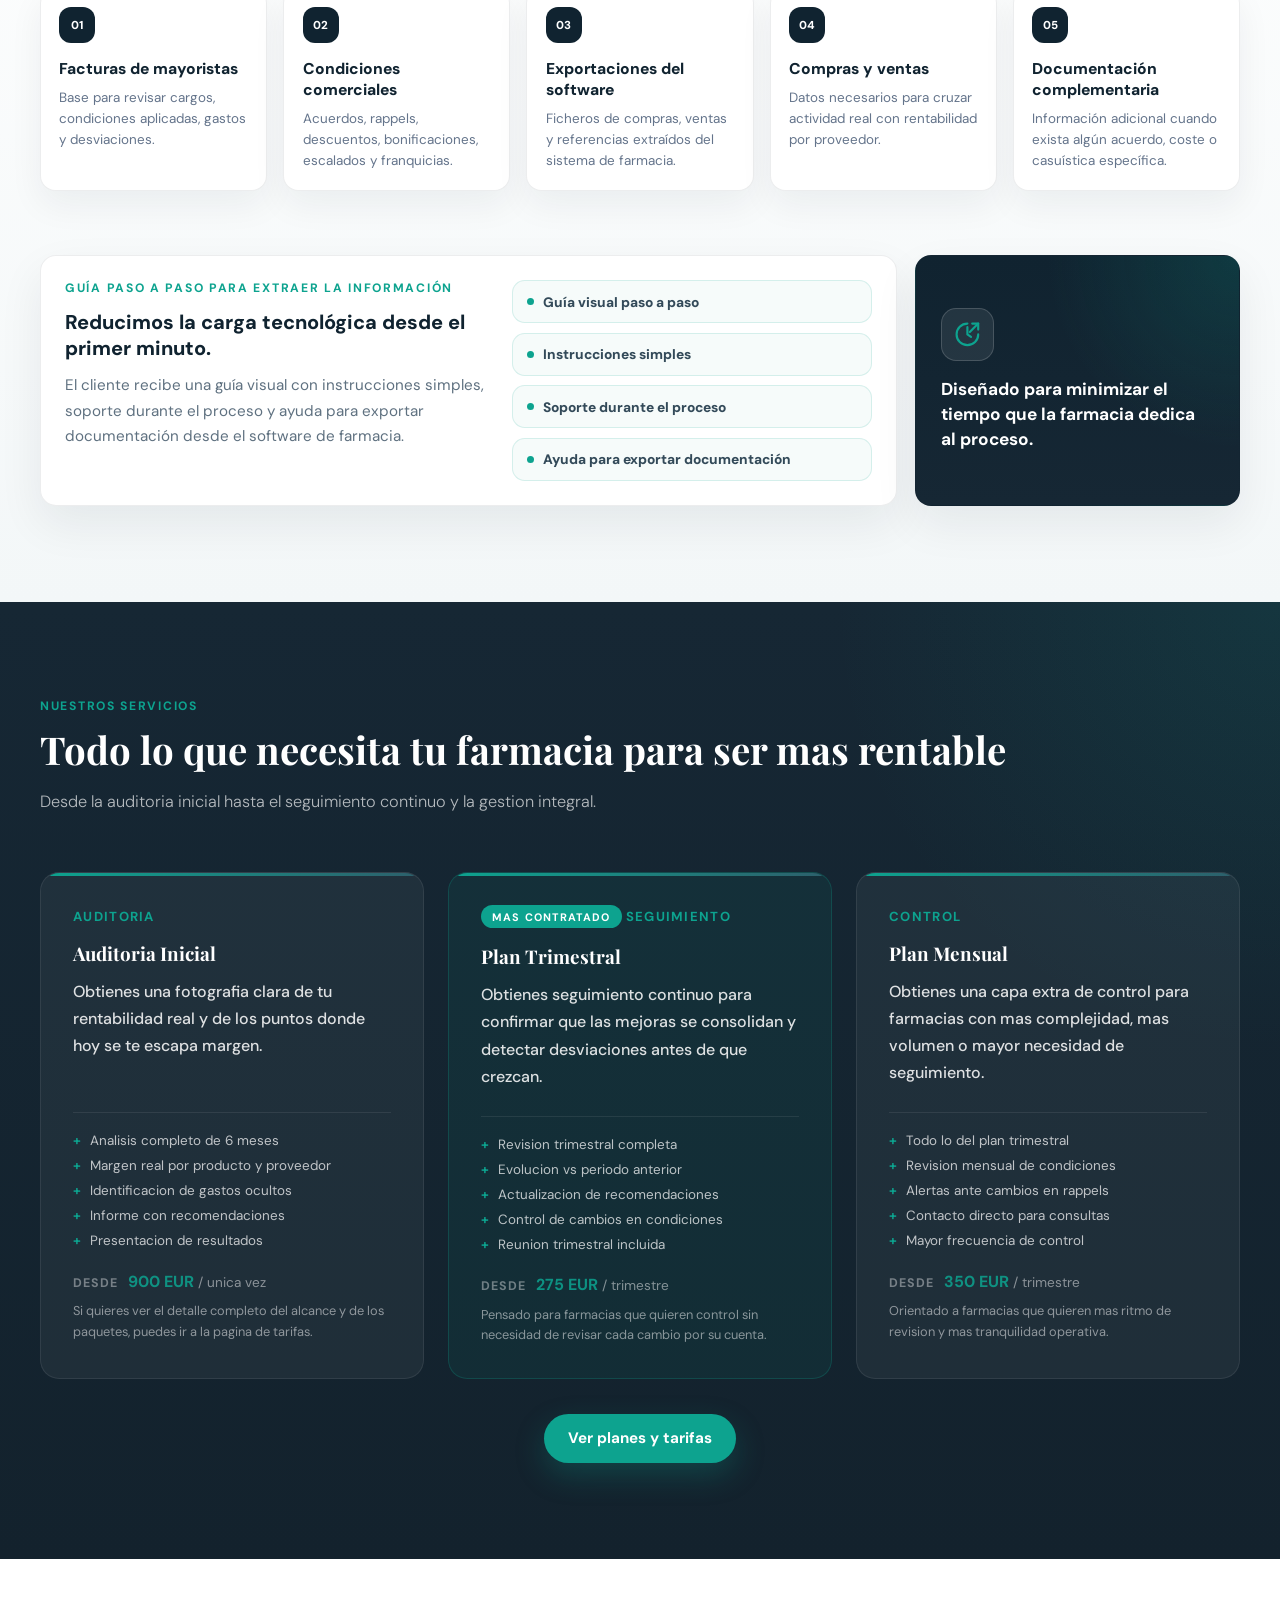
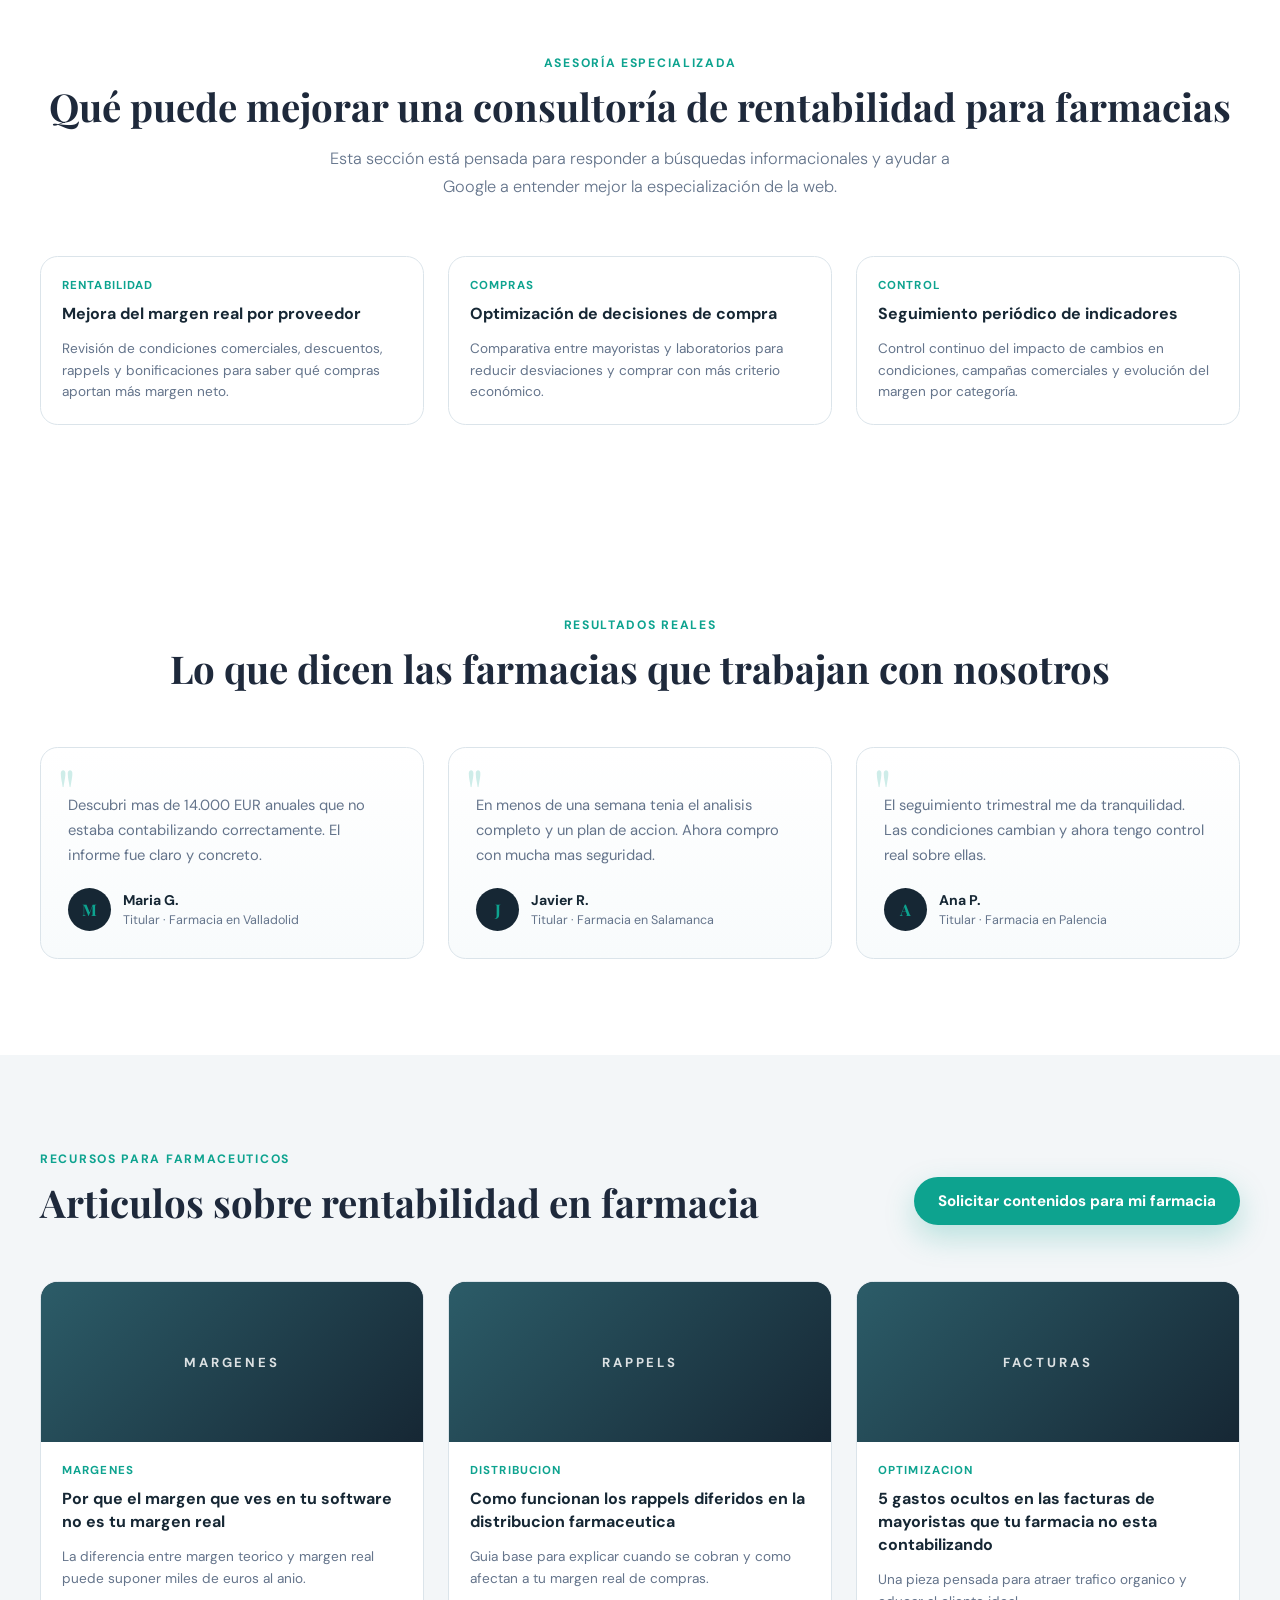
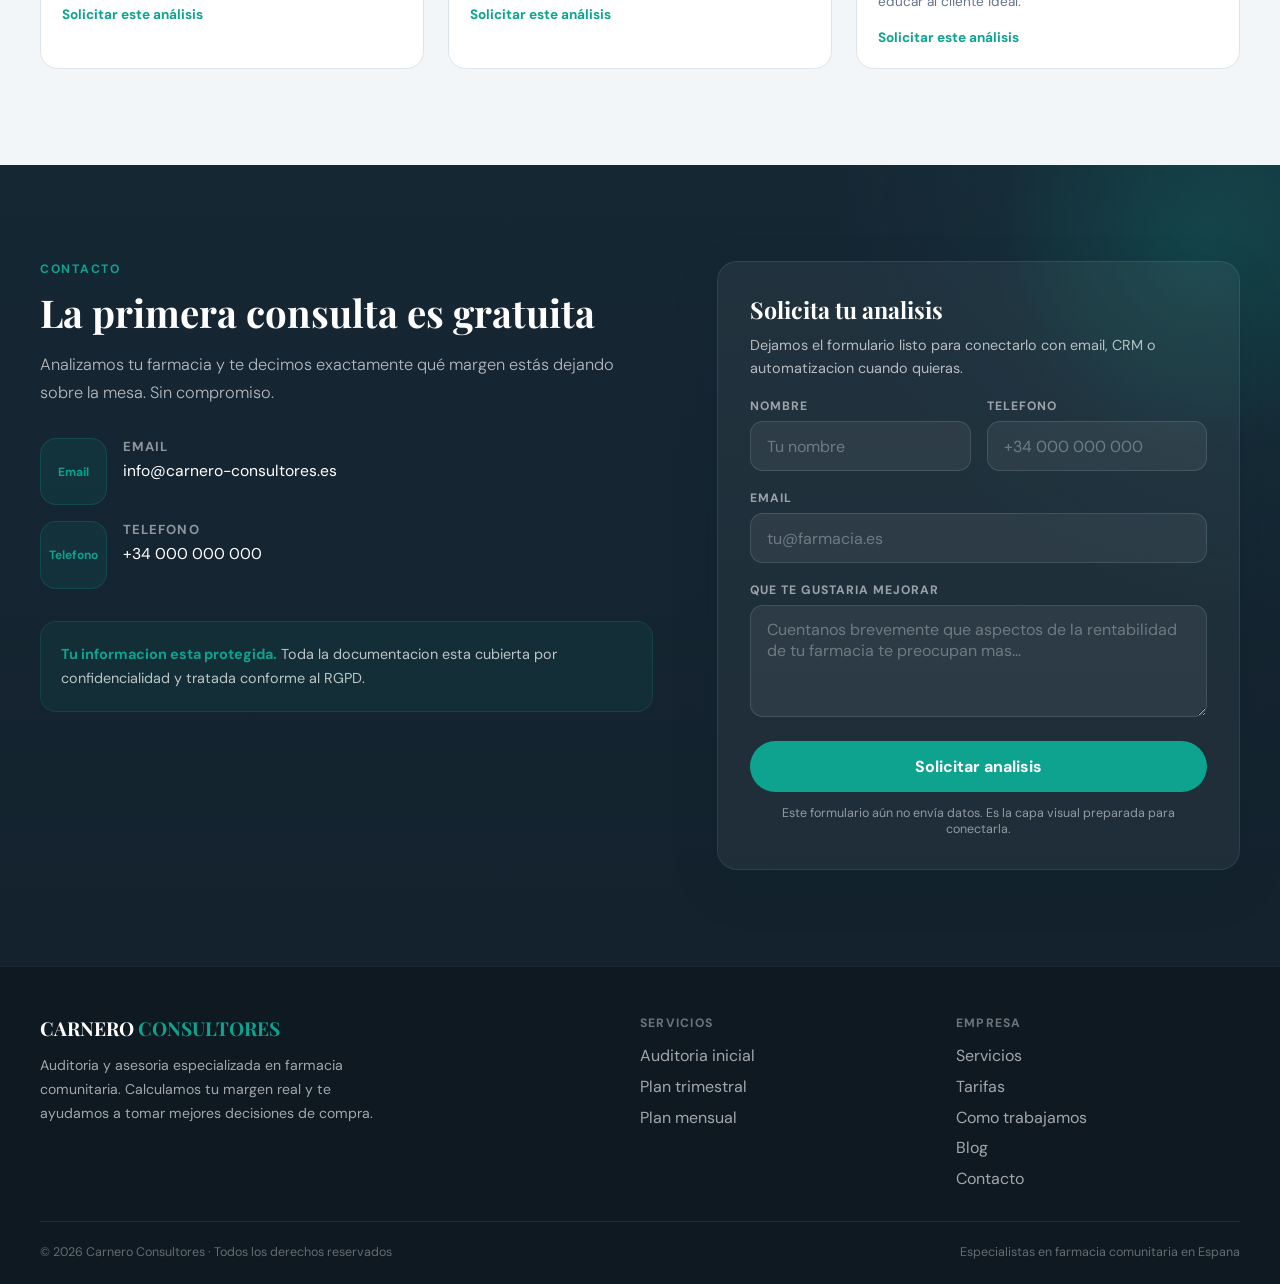
==== commit 7726f602: "Añade secciones de análisis y proceso" ====
--- a/index.html
+++ b/index.html
@@ -201,31 +201,281 @@
       </div>
     </section>
 
-    <section id="como-funciona" class="section">
+    <section id="que-analizamos" class="section analysis-section">
+      <div class="container">
+        <div class="section-header centered">
+          <div class="section-eyebrow">Qué analizamos exactamente</div>
+          <h2 class="section-title">Un diagnóstico técnico de las compras que afectan al margen real.</h2>
+          <p class="section-subtitle">
+            Convertimos facturas, condiciones y acuerdos comerciales en indicadores claros para detectar desviaciones,
+            costes no visibles y oportunidades de control financiero.
+          </p>
+        </div>
+
+        <div class="analysis-grid">
+          <article class="analysis-card">
+            <div class="analysis-icon" aria-hidden="true">
+              <svg viewBox="0 0 24 24" focusable="false">
+                <path d="M4 7h16M4 12h10M4 17h7" />
+                <path d="M17 14l2 2 3-4" />
+              </svg>
+            </div>
+            <h3>Condiciones comerciales</h3>
+            <p>Revisión de acuerdos y ventajas comerciales que pueden alterar el margen si no se imputan correctamente.</p>
+            <ul>
+              <li>Rappels</li>
+              <li>Descuentos</li>
+              <li>Bonificaciones</li>
+              <li>Escalados</li>
+              <li>Franquicias</li>
+            </ul>
+          </article>
+
+          <article class="analysis-card">
+            <div class="analysis-icon" aria-hidden="true">
+              <svg viewBox="0 0 24 24" focusable="false">
+                <path d="M7 3h10v18l-2-1-2 1-2-1-2 1-2-1-2 1V3z" />
+                <path d="M9 8h6M9 12h6M9 16h4" />
+              </svg>
+            </div>
+            <h3>Facturación de mayoristas</h3>
+            <p>Lectura detallada de cargos, conceptos y ajustes que suelen quedar dispersos entre albaranes y facturas.</p>
+            <ul>
+              <li>Cargos ocultos</li>
+              <li>Transfer diferido</li>
+              <li>Penalizaciones</li>
+              <li>Gastos logísticos</li>
+              <li>Parafarmacia</li>
+            </ul>
+          </article>
+
+          <article class="analysis-card">
+            <div class="analysis-icon" aria-hidden="true">
+              <svg viewBox="0 0 24 24" focusable="false">
+                <path d="M4 19V5" />
+                <path d="M4 19h16" />
+                <path d="M7 15l4-4 3 3 5-7" />
+              </svg>
+            </div>
+            <h3>Rentabilidad por proveedor</h3>
+            <p>Comparativa del rendimiento real de cada proveedor para decidir con datos, no con porcentajes aislados.</p>
+            <ul>
+              <li>Margen neto real</li>
+              <li>Desviaciones</li>
+              <li>Comparativas</li>
+            </ul>
+          </article>
+
+          <article class="analysis-card">
+            <div class="analysis-icon" aria-hidden="true">
+              <svg viewBox="0 0 24 24" focusable="false">
+                <path d="M12 6v6l4 2" />
+                <path d="M21 12a9 9 0 1 1-3-6.7" />
+                <path d="M21 4v6h-6" />
+              </svg>
+            </div>
+            <h3>Evolución temporal</h3>
+            <p>Seguimiento de variaciones para identificar cuándo empieza la pérdida de margen y qué la provoca.</p>
+            <ul>
+              <li>Cambios de condiciones</li>
+              <li>Pérdida progresiva de margen</li>
+              <li>Tendencias</li>
+            </ul>
+          </article>
+
+          <article class="analysis-card analysis-card-wide">
+            <div class="analysis-icon" aria-hidden="true">
+              <svg viewBox="0 0 24 24" focusable="false">
+                <path d="M4 13a8 8 0 0 1 16 0" />
+                <path d="M12 13l4-5" />
+                <path d="M6 19h12" />
+                <path d="M8 16h8" />
+              </svg>
+            </div>
+            <h3>Indicadores clave</h3>
+            <p>Resumen ejecutivo de los datos que permiten medir impacto, priorizar decisiones y recuperar control.</p>
+            <ul>
+              <li>Margen real</li>
+              <li>Margen corregido</li>
+              <li>Coste oculto</li>
+              <li>Desviación por compra</li>
+              <li>Impacto anual estimado</li>
+            </ul>
+          </article>
+        </div>
+      </div>
+    </section>
+
+    <section id="como-funciona" class="section process-section">
       <div class="container">
         <div class="section-header centered">
           <div class="section-eyebrow">Como trabajamos</div>
-          <h2 class="section-title">Tres pasos. Resultados en menos de una semana.</h2>
+          <h2 class="section-title">Un proceso guiado, ordenado y pensado para no interrumpir la farmacia.</h2>
           <p class="section-subtitle">
-            Sin complicaciones. Solo nos envías la documentación y en menos de siete días tienes un informe completo.
+            Acompañamos a la farmacia desde el primer contacto hasta la presentación del informe, con instrucciones
+            claras, soporte durante la extracción de datos y una metodología diseñada para reducir al mínimo el tiempo operativo.
           </p>
         </div>
-        <div class="steps">
-          <article class="step scroll-reveal">
-            <div class="step-number">01</div>
-            <h3>Nos envías la documentación</h3>
-            <p>Facturas de compras y datos de ventas de los últimos 6 meses, con una guía clara de qué necesitamos.</p>
-          </article>
-          <article class="step scroll-reveal">
-            <div class="step-number">02</div>
-            <h3>Analizamos tu margen real</h3>
-            <p>Cruzamos condiciones comerciales, ventas y costes para detectar rentabilidad perdida y oportunidades.</p>
-          </article>
-          <article class="step scroll-reveal">
-            <div class="step-number">03</div>
-            <h3>Te presentamos los resultados</h3>
-            <p>Recibes un informe accionable con hallazgos, prioridades y un plan claro para mejorar tu rentabilidad.</p>
-          </article>
+
+        <div class="process-timeline">
+          <article class="process-step scroll-reveal">
+            <div class="process-step-marker">01</div>
+            <div class="process-step-card">
+              <div class="process-visual" aria-hidden="true">
+                <svg viewBox="0 0 24 24" focusable="false">
+                  <path d="M7 11a5 5 0 0 1 10 0v2a5 5 0 0 1-10 0z" />
+                  <path d="M5 20c1.5-2 3.8-3 7-3s5.5 1 7 3" />
+                  <path d="M17.5 5.5l2-2M19 8h3" />
+                </svg>
+              </div>
+              <div class="process-step-content">
+                <div class="process-step-meta">Paso 1 · 15-30 min</div>
+                <h3>Solicitud inicial</h3>
+                <p>Pequeña reunión o contacto inicial para entender la farmacia y explicar el proceso.</p>
+              </div>
+            </div>
+          </article>
+
+          <article class="process-step scroll-reveal">
+            <div class="process-step-marker">02</div>
+            <div class="process-step-card">
+              <div class="process-visual" aria-hidden="true">
+                <svg viewBox="0 0 24 24" focusable="false">
+                  <path d="M12 3v11" />
+                  <path d="M8 7l4-4 4 4" />
+                  <path d="M5 14v5h14v-5" />
+                  <path d="M8 19h8" />
+                </svg>
+              </div>
+              <div class="process-step-content">
+                <div class="process-step-meta">Paso 2 · 30-60 min</div>
+                <h3>Envío de documentación</h3>
+                <p>La farmacia envía la información necesaria siguiendo una guía paso a paso muy sencilla.</p>
+              </div>
+            </div>
+          </article>
+
+          <article class="process-step scroll-reveal">
+            <div class="process-step-marker">03</div>
+            <div class="process-step-card">
+              <div class="process-visual" aria-hidden="true">
+                <svg viewBox="0 0 24 24" focusable="false">
+                  <path d="M4 19V5" />
+                  <path d="M4 19h16" />
+                  <path d="M7 16l3-4 3 2 4-7" />
+                  <path d="M18 7h2v2" />
+                </svg>
+              </div>
+              <div class="process-step-content">
+                <div class="process-step-meta">Paso 3 · 3-5 días laborables</div>
+                <h3>Análisis técnico</h3>
+                <p>
+                  Procesamos facturas, compras, condiciones comerciales, descuentos y desviaciones para detectar costes
+                  ocultos y oportunidades de mejora.
+                </p>
+              </div>
+            </div>
+          </article>
+
+          <article class="process-step scroll-reveal">
+            <div class="process-step-marker">04</div>
+            <div class="process-step-card">
+              <div class="process-visual" aria-hidden="true">
+                <svg viewBox="0 0 24 24" focusable="false">
+                  <path d="M5 6h14v9H5z" />
+                  <path d="M8 19h8" />
+                  <path d="M12 15v4" />
+                  <path d="M8 11l2-2 2 2 4-5" />
+                </svg>
+              </div>
+              <div class="process-step-content">
+                <div class="process-step-meta">Paso 4 · 45-60 min</div>
+                <h3>Presentación de resultados</h3>
+                <p>Entrega de informe visual, explicación de resultados y propuestas concretas de optimización.</p>
+              </div>
+            </div>
+          </article>
+        </div>
+
+        <div class="process-highlight scroll-reveal">
+          <div class="process-highlight-icon" aria-hidden="true">
+            <svg viewBox="0 0 24 24" focusable="false">
+              <path d="M9 12l2 2 4-5" />
+              <path d="M5 4h14v16H5z" />
+            </svg>
+          </div>
+          <p>
+            No necesitas preparar informes complejos ni ordenar manualmente toda la información. Hemos diseñado un
+            proceso guiado para que el envío de documentación sea rápido y sencillo.
+          </p>
+        </div>
+
+        <div class="process-subsection">
+          <div class="section-header-inline">
+            <div>
+              <div class="section-eyebrow">Qué información necesitamos</div>
+              <h3 class="process-subtitle">Solo la documentación que permite reconstruir el margen real.</h3>
+            </div>
+          </div>
+
+          <div class="requirements-grid">
+            <article class="requirement-card scroll-reveal">
+              <span class="requirement-icon">01</span>
+              <h4>Facturas de mayoristas</h4>
+              <p>Base para revisar cargos, condiciones aplicadas, gastos y desviaciones.</p>
+            </article>
+            <article class="requirement-card scroll-reveal">
+              <span class="requirement-icon">02</span>
+              <h4>Condiciones comerciales</h4>
+              <p>Acuerdos, rappels, descuentos, bonificaciones, escalados y franquicias.</p>
+            </article>
+            <article class="requirement-card scroll-reveal">
+              <span class="requirement-icon">03</span>
+              <h4>Exportaciones del software</h4>
+              <p>Ficheros de compras, ventas y referencias extraídos del sistema de farmacia.</p>
+            </article>
+            <article class="requirement-card scroll-reveal">
+              <span class="requirement-icon">04</span>
+              <h4>Compras y ventas</h4>
+              <p>Datos necesarios para cruzar actividad real con rentabilidad por proveedor.</p>
+            </article>
+            <article class="requirement-card scroll-reveal">
+              <span class="requirement-icon">05</span>
+              <h4>Documentación complementaria</h4>
+              <p>Información adicional cuando exista algún acuerdo, coste o casuística específica.</p>
+            </article>
+          </div>
+        </div>
+
+        <div class="process-guide">
+          <div class="guide-card scroll-reveal">
+            <div class="guide-copy">
+              <div class="section-eyebrow">Guía paso a paso para extraer la información</div>
+              <h3>Reducimos la carga tecnológica desde el primer minuto.</h3>
+              <p>
+                El cliente recibe una guía visual con instrucciones simples, soporte durante el proceso y ayuda para
+                exportar documentación desde el software de farmacia.
+              </p>
+            </div>
+            <div class="guide-list" aria-label="Elementos incluidos en la guía">
+              <span>Guía visual paso a paso</span>
+              <span>Instrucciones simples</span>
+              <span>Soporte durante el proceso</span>
+              <span>Ayuda para exportar documentación</span>
+            </div>
+          </div>
+
+          <aside class="process-minimal-time scroll-reveal">
+            <div class="process-minimal-time-icon" aria-hidden="true">
+              <svg viewBox="0 0 24 24" focusable="false">
+                <path d="M12 6v6l3 2" />
+                <path d="M21 12a9 9 0 1 1-9-9" />
+                <path d="M16 3h5v5" />
+                <path d="M21 3l-7 7" />
+              </svg>
+            </div>
+            <strong>Diseñado para minimizar el tiempo que la farmacia dedica al proceso.</strong>
+          </aside>
         </div>
       </div>
     </section>
--- a/styles.css
+++ b/styles.css
@@ -652,6 +652,105 @@
   margin-top: 0.45rem;
   color: var(--white);
   font-size: 1.18rem;
+}
+
+.analysis-section {
+  position: relative;
+  overflow: hidden;
+  background:
+    radial-gradient(circle at 84% 12%, rgba(13, 163, 143, 0.08), transparent 24rem),
+    linear-gradient(180deg, #ffffff 0%, #f6fafb 100%);
+}
+
+.analysis-grid {
+  display: grid;
+  grid-template-columns: repeat(3, minmax(0, 1fr));
+  gap: 1rem;
+  margin-top: 3rem;
+}
+
+.analysis-card {
+  position: relative;
+  min-height: 100%;
+  padding: 1.5rem;
+  border: 1px solid rgba(16, 35, 48, 0.08);
+  border-radius: 1rem;
+  background: rgba(255, 255, 255, 0.86);
+  box-shadow: 0 18px 45px rgba(12, 29, 43, 0.07);
+}
+
+.analysis-card::before {
+  content: "";
+  position: absolute;
+  inset: 0 0 auto;
+  height: 3px;
+  border-radius: inherit inherit 0 0;
+  background: linear-gradient(90deg, rgba(13, 163, 143, 0.95), rgba(201, 168, 76, 0.85));
+  opacity: 0;
+  transition: opacity 0.2s ease;
+}
+
+.analysis-card:hover::before {
+  opacity: 1;
+}
+
+.analysis-card-wide {
+  grid-column: span 2;
+}
+
+.analysis-icon {
+  display: grid;
+  place-items: center;
+  width: 3rem;
+  height: 3rem;
+  margin-bottom: 1.25rem;
+  border: 1px solid rgba(13, 163, 143, 0.18);
+  border-radius: 0.9rem;
+  background: #effaf8;
+  color: #087968;
+}
+
+.analysis-icon svg {
+  width: 1.45rem;
+  height: 1.45rem;
+  fill: none;
+  stroke: currentColor;
+  stroke-width: 1.8;
+  stroke-linecap: round;
+  stroke-linejoin: round;
+}
+
+.analysis-card h3 {
+  color: #102330;
+  font-family: "DM Sans", sans-serif;
+  font-size: 1.05rem;
+  font-weight: 800;
+}
+
+.analysis-card p {
+  margin-top: 0.7rem;
+  color: #5f7180;
+  font-size: 0.92rem;
+  line-height: 1.65;
+}
+
+.analysis-card ul {
+  display: flex;
+  flex-wrap: wrap;
+  gap: 0.45rem;
+  margin: 1.15rem 0 0;
+  padding: 0;
+  list-style: none;
+}
+
+.analysis-card li {
+  padding: 0.4rem 0.62rem;
+  border: 1px solid rgba(16, 35, 48, 0.08);
+  border-radius: 999px;
+  background: #f8fbfc;
+  color: #334a59;
+  font-size: 0.76rem;
+  font-weight: 800;
 }
 
 .hero-card {
@@ -1009,6 +1108,295 @@
   line-height: 1.65;
 }
 
+.process-section {
+  position: relative;
+  overflow: hidden;
+  background:
+    radial-gradient(circle at 16% 14%, rgba(13, 163, 143, 0.08), transparent 24rem),
+    linear-gradient(180deg, #f8fbfc 0%, #ffffff 48%, #f3f7f8 100%);
+}
+
+.process-timeline {
+  position: relative;
+  display: grid;
+  gap: 1.2rem;
+  margin-top: 3rem;
+}
+
+.process-timeline::before {
+  content: "";
+  position: absolute;
+  top: 2rem;
+  bottom: 2rem;
+  left: 2.15rem;
+  width: 2px;
+  background: linear-gradient(180deg, var(--accent), rgba(45, 95, 107, 0.2));
+}
+
+.process-step {
+  position: relative;
+  display: grid;
+  grid-template-columns: 4.4rem minmax(0, 1fr);
+  gap: 1.15rem;
+  align-items: stretch;
+}
+
+.process-step-marker {
+  position: relative;
+  z-index: 1;
+  display: grid;
+  place-items: center;
+  width: 4.4rem;
+  height: 4.4rem;
+  border: 1px solid rgba(13, 163, 143, 0.24);
+  border-radius: 50%;
+  background: #ffffff;
+  color: #087968;
+  font-family: "Playfair Display", serif;
+  font-size: 1.25rem;
+  font-weight: 700;
+  box-shadow: 0 16px 42px rgba(12, 29, 43, 0.1);
+}
+
+.process-step-card {
+  display: grid;
+  grid-template-columns: 5.2rem minmax(0, 1fr);
+  gap: 1.25rem;
+  align-items: center;
+  padding: 1.15rem;
+  border: 1px solid rgba(16, 35, 48, 0.08);
+  border-radius: 1rem;
+  background: rgba(255, 255, 255, 0.88);
+  box-shadow: 0 18px 45px rgba(12, 29, 43, 0.07);
+}
+
+.process-visual,
+.process-highlight-icon,
+.process-minimal-time-icon {
+  display: grid;
+  place-items: center;
+  color: #087968;
+}
+
+.process-visual {
+  width: 5.2rem;
+  height: 5.2rem;
+  border: 1px solid rgba(13, 163, 143, 0.18);
+  border-radius: 1rem;
+  background:
+    linear-gradient(135deg, #effaf8 0%, #ffffff 100%);
+}
+
+.process-visual svg,
+.process-highlight-icon svg,
+.process-minimal-time-icon svg {
+  width: 1.8rem;
+  height: 1.8rem;
+  fill: none;
+  stroke: currentColor;
+  stroke-width: 1.8;
+  stroke-linecap: round;
+  stroke-linejoin: round;
+}
+
+.process-step-meta {
+  color: #087968;
+  font-size: 0.74rem;
+  font-weight: 800;
+  letter-spacing: 0.08em;
+  text-transform: uppercase;
+}
+
+.process-step h3 {
+  margin-top: 0.4rem;
+  color: #102330;
+  font-family: "DM Sans", sans-serif;
+  font-size: 1.08rem;
+  font-weight: 800;
+}
+
+.process-step p {
+  margin-top: 0.45rem;
+  color: #5f7180;
+  font-size: 0.92rem;
+  line-height: 1.65;
+}
+
+.process-highlight {
+  display: grid;
+  grid-template-columns: auto minmax(0, 1fr);
+  gap: 1rem;
+  align-items: center;
+  margin-top: 2rem;
+  padding: 1.3rem 1.45rem;
+  border: 1px solid rgba(13, 163, 143, 0.22);
+  border-radius: 1rem;
+  background:
+    linear-gradient(135deg, rgba(13, 163, 143, 0.1), rgba(255, 255, 255, 0.94));
+  box-shadow: 0 18px 45px rgba(12, 29, 43, 0.07);
+}
+
+.process-highlight-icon {
+  width: 3rem;
+  height: 3rem;
+  border-radius: 0.85rem;
+  background: #ffffff;
+}
+
+.process-highlight p {
+  color: #284252;
+  font-size: 1rem;
+  line-height: 1.65;
+  font-weight: 700;
+}
+
+.process-subsection,
+.process-guide {
+  margin-top: 4rem;
+}
+
+.process-subtitle {
+  margin: 0.55rem 0 0;
+  color: #102330;
+  font-family: "Playfair Display", serif;
+  font-size: clamp(1.7rem, 2.4vw, 2.35rem);
+  line-height: 1.12;
+}
+
+.requirements-grid {
+  display: grid;
+  grid-template-columns: repeat(5, minmax(0, 1fr));
+  gap: 1rem;
+  margin-top: 1.6rem;
+}
+
+.requirement-card {
+  min-height: 100%;
+  padding: 1.15rem;
+  border: 1px solid rgba(16, 35, 48, 0.08);
+  border-radius: 0.95rem;
+  background: #ffffff;
+  box-shadow: 0 14px 34px rgba(12, 29, 43, 0.06);
+}
+
+.requirement-icon {
+  display: inline-flex;
+  align-items: center;
+  justify-content: center;
+  width: 2.25rem;
+  height: 2.25rem;
+  margin-bottom: 0.95rem;
+  border-radius: 0.75rem;
+  background: #102330;
+  color: var(--white);
+  font-size: 0.72rem;
+  font-weight: 800;
+}
+
+.requirement-card h4 {
+  color: #102330;
+  font-family: "DM Sans", sans-serif;
+  font-size: 0.98rem;
+  font-weight: 800;
+}
+
+.requirement-card p {
+  margin-top: 0.55rem;
+  color: #64748b;
+  font-size: 0.84rem;
+  line-height: 1.55;
+}
+
+.process-guide {
+  display: grid;
+  grid-template-columns: minmax(0, 1.45fr) minmax(18rem, 0.55fr);
+  gap: 1.1rem;
+  align-items: stretch;
+}
+
+.guide-card,
+.process-minimal-time {
+  border: 1px solid rgba(16, 35, 48, 0.08);
+  border-radius: 1rem;
+  box-shadow: 0 18px 45px rgba(12, 29, 43, 0.07);
+}
+
+.guide-card {
+  display: grid;
+  grid-template-columns: minmax(0, 1fr) minmax(18rem, 0.85fr);
+  gap: 1.5rem;
+  padding: 1.5rem;
+  background: #ffffff;
+}
+
+.guide-copy h3 {
+  margin-top: 0.6rem;
+  color: #102330;
+  font-family: "DM Sans", sans-serif;
+  font-size: 1.25rem;
+  font-weight: 800;
+}
+
+.guide-copy p {
+  margin-top: 0.75rem;
+  color: #5f7180;
+  font-size: 0.95rem;
+  line-height: 1.7;
+}
+
+.guide-list {
+  display: grid;
+  gap: 0.6rem;
+  align-content: center;
+}
+
+.guide-list span {
+  display: flex;
+  align-items: center;
+  gap: 0.55rem;
+  padding: 0.72rem 0.85rem;
+  border: 1px solid rgba(13, 163, 143, 0.14);
+  border-radius: 0.8rem;
+  background: #f6fbfa;
+  color: #334a59;
+  font-size: 0.86rem;
+  font-weight: 800;
+}
+
+.guide-list span::before {
+  content: "";
+  width: 0.45rem;
+  height: 0.45rem;
+  border-radius: 50%;
+  background: var(--accent);
+  flex: 0 0 auto;
+}
+
+.process-minimal-time {
+  display: grid;
+  align-content: center;
+  gap: 1rem;
+  padding: 1.6rem;
+  background:
+    radial-gradient(circle at top right, rgba(13, 163, 143, 0.18), transparent 12rem),
+    linear-gradient(180deg, #102330 0%, #162734 100%);
+  color: var(--white);
+}
+
+.process-minimal-time-icon {
+  width: 3.3rem;
+  height: 3.3rem;
+  border: 1px solid rgba(255, 255, 255, 0.16);
+  border-radius: 0.95rem;
+  background: rgba(255, 255, 255, 0.08);
+  color: var(--accent);
+}
+
+.process-minimal-time strong {
+  font-size: 1.08rem;
+  line-height: 1.45;
+}
+
 .servicios-grid,
 .testimonios-grid,
 .blog-grid {
@@ -1774,6 +2162,23 @@
   .contacto-form {
     max-width: 42rem;
   }
+
+  .analysis-grid {
+    grid-template-columns: repeat(2, minmax(0, 1fr));
+  }
+
+  .analysis-card-wide {
+    grid-column: span 2;
+  }
+
+  .requirements-grid {
+    grid-template-columns: repeat(2, minmax(0, 1fr));
+  }
+
+  .process-guide,
+  .guide-card {
+    grid-template-columns: 1fr;
+  }
 }
 
 @media (max-width: 760px) {
@@ -1823,8 +2228,42 @@
   .hero-stats,
   .margin-comparison,
   .dashboard-grid,
+  .analysis-grid,
   .pv-comparison,
   .form-row {
+    grid-template-columns: 1fr;
+  }
+
+  .analysis-card-wide {
+    grid-column: auto;
+  }
+
+  .process-timeline::before {
+    left: 1.65rem;
+  }
+
+  .process-step {
+    grid-template-columns: 3.4rem minmax(0, 1fr);
+    gap: 0.85rem;
+  }
+
+  .process-step-marker {
+    width: 3.4rem;
+    height: 3.4rem;
+    font-size: 1rem;
+  }
+
+  .process-step-card,
+  .process-highlight {
+    grid-template-columns: 1fr;
+  }
+
+  .process-visual {
+    width: 4rem;
+    height: 4rem;
+  }
+
+  .requirements-grid {
     grid-template-columns: 1fr;
   }
 
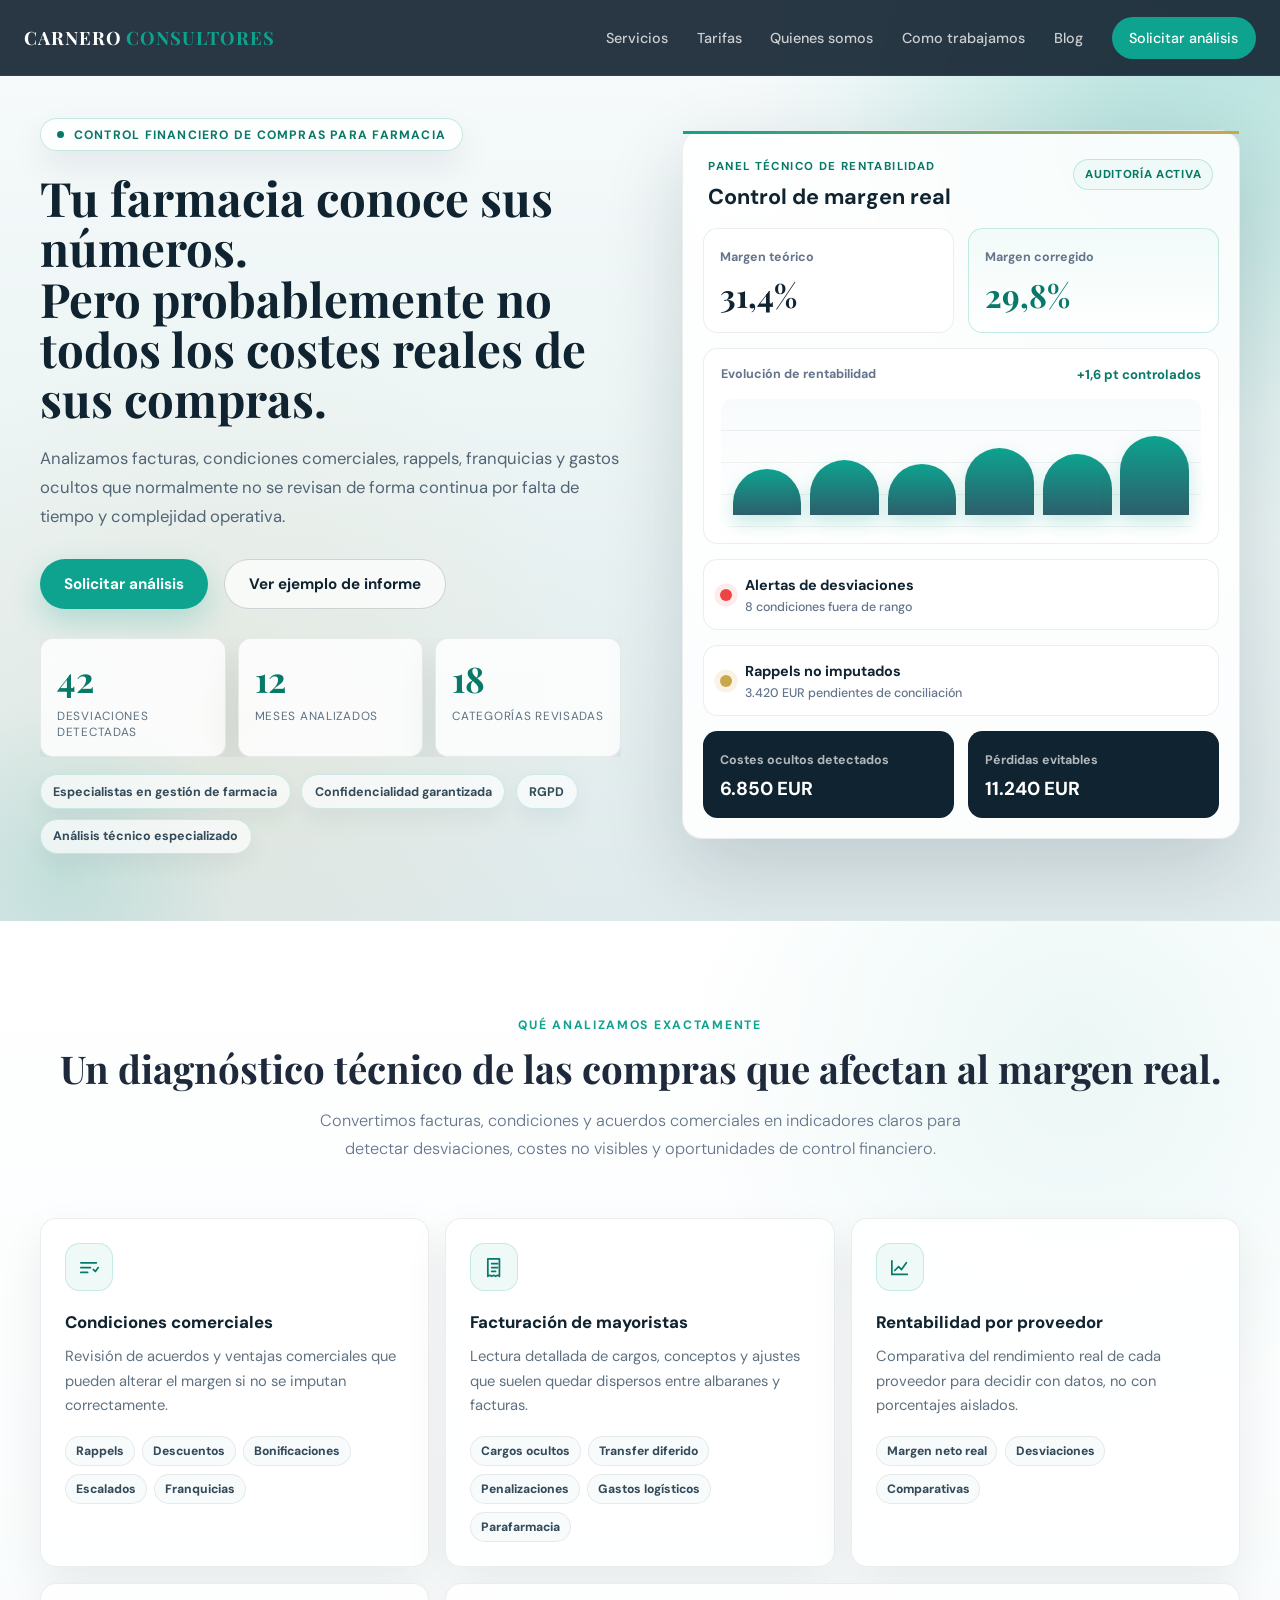
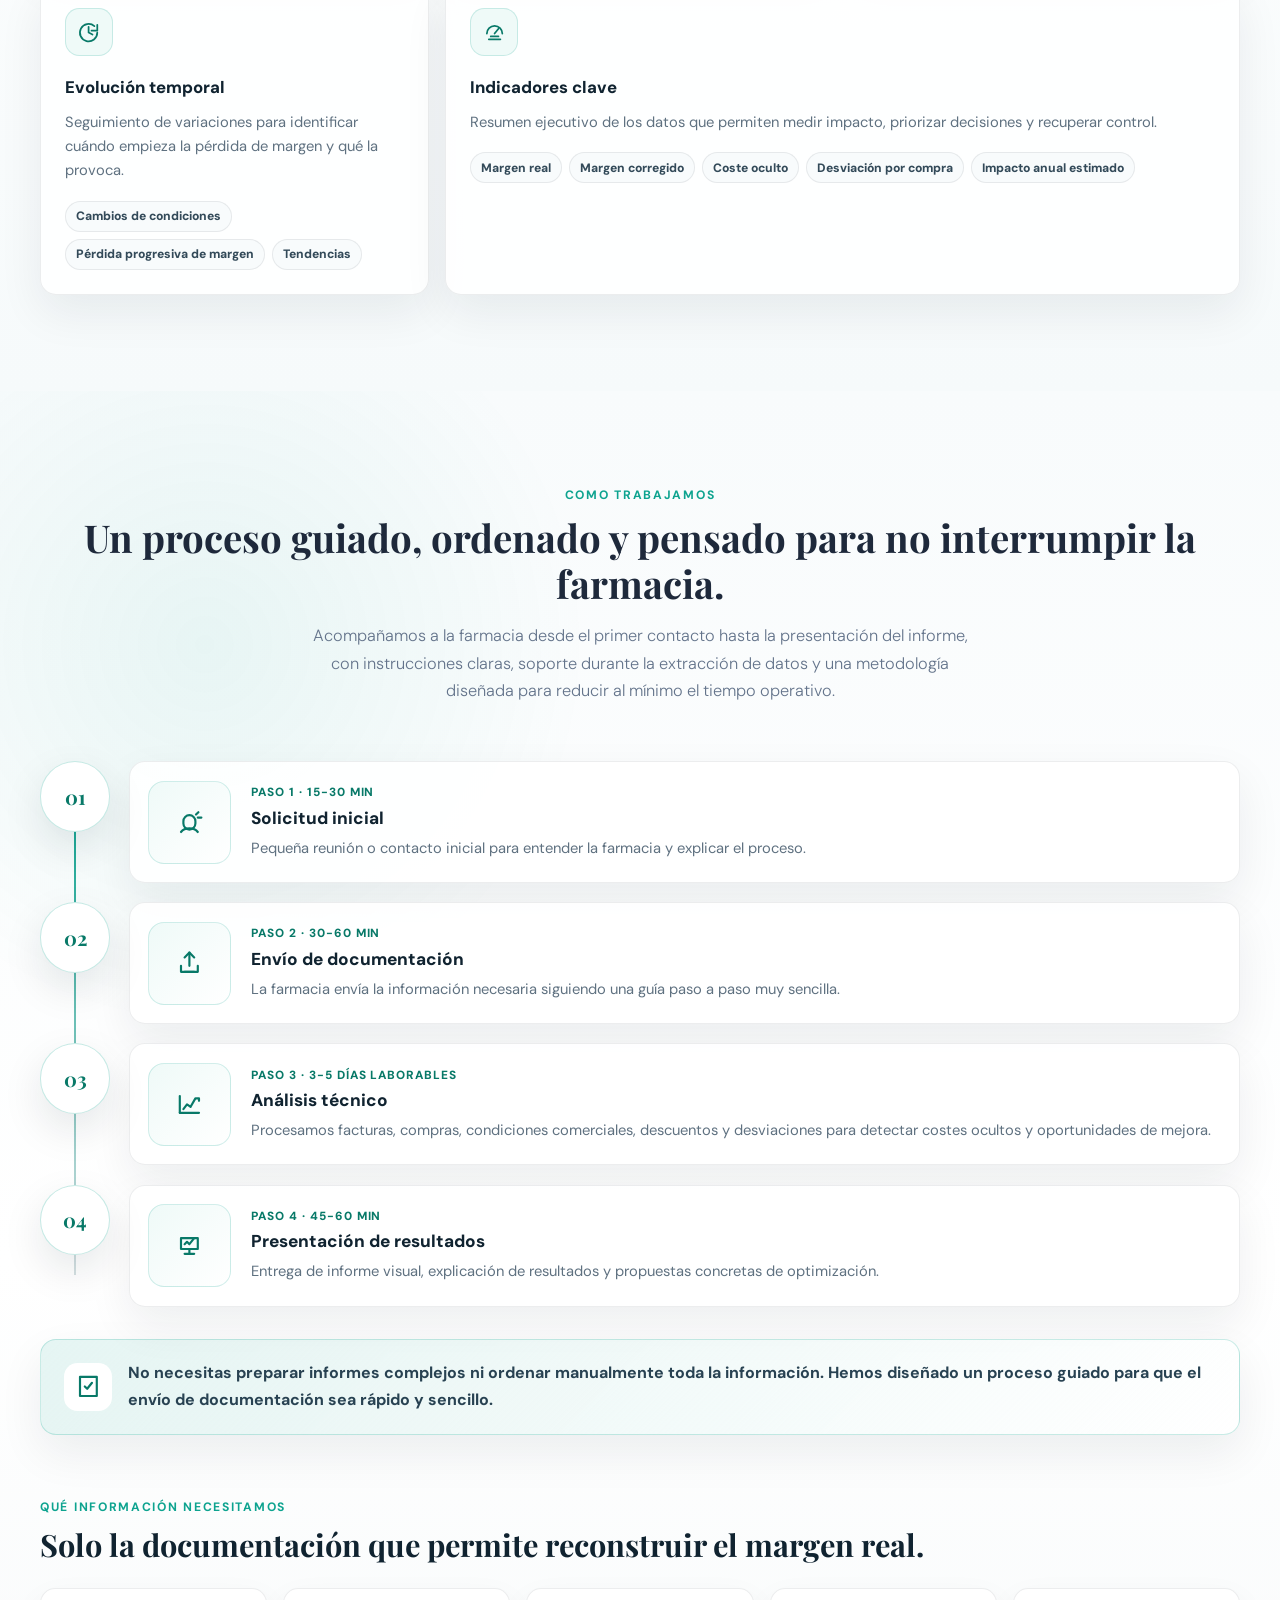
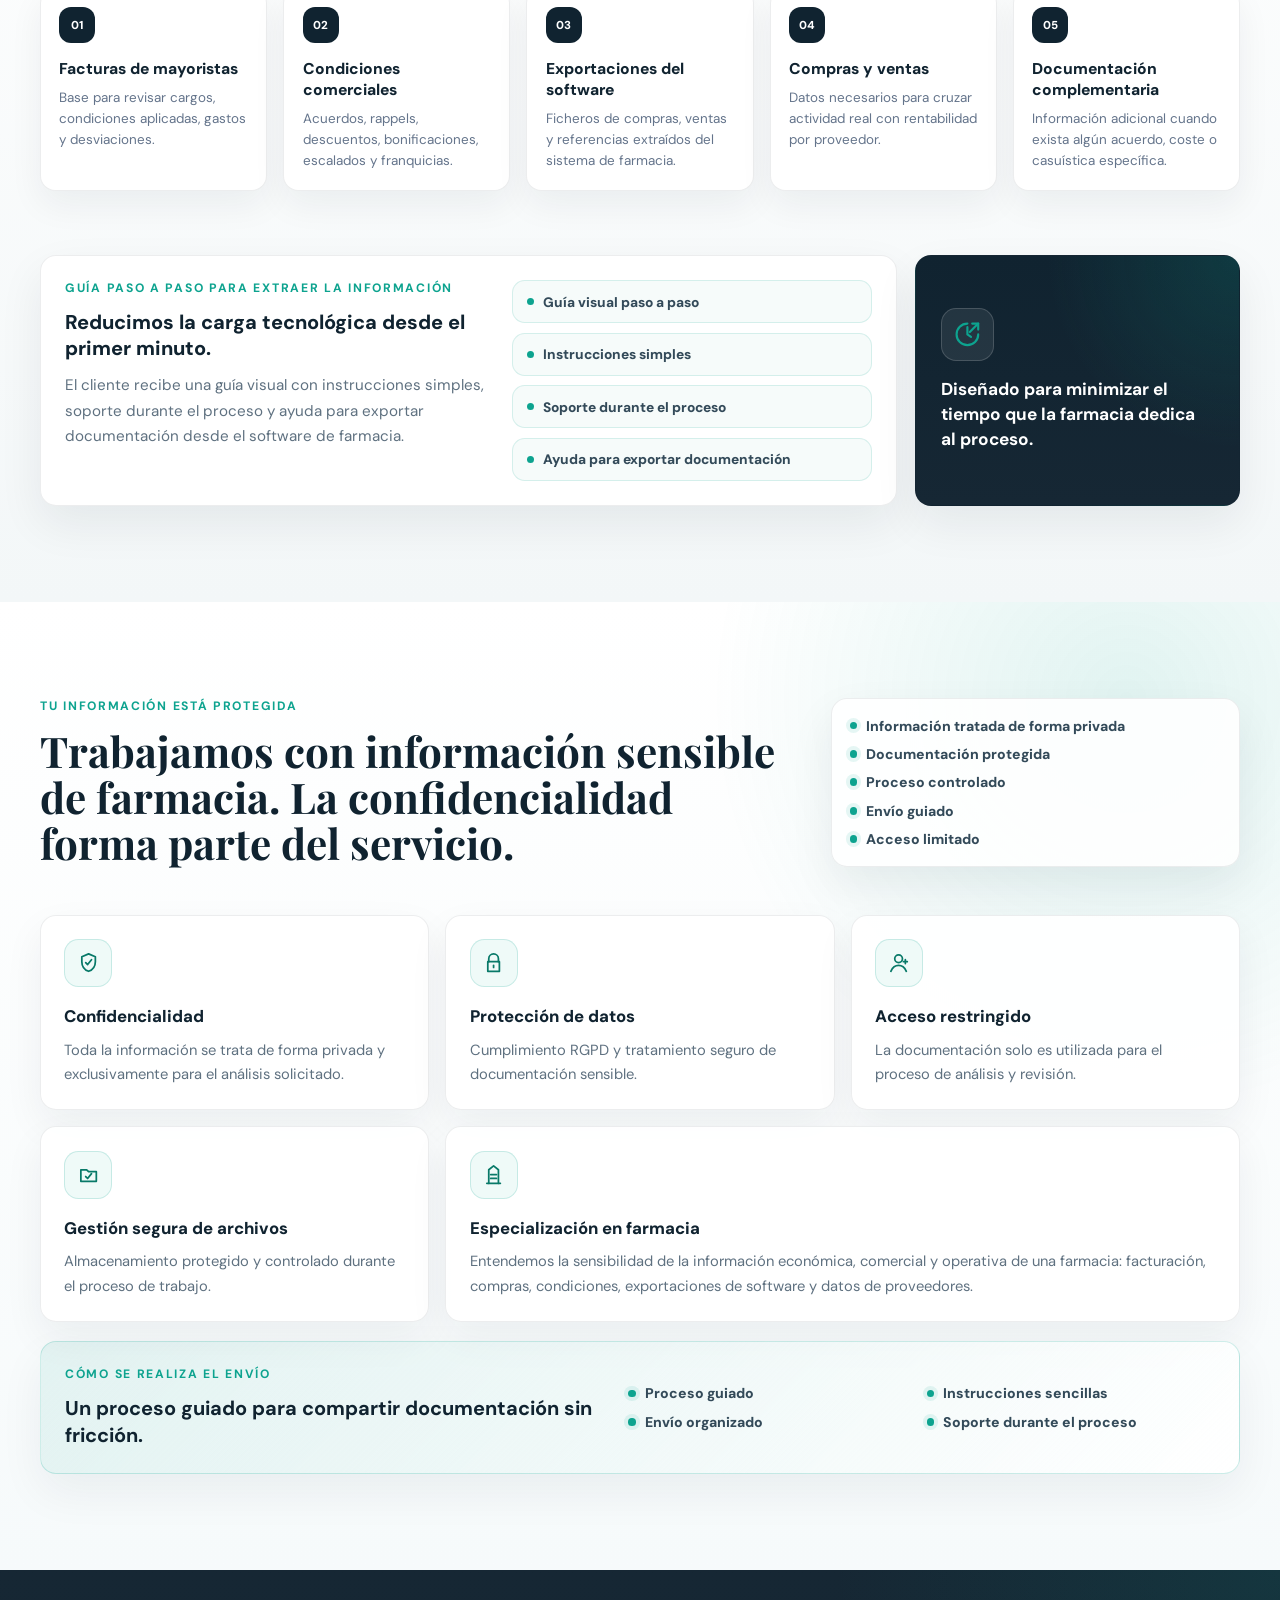
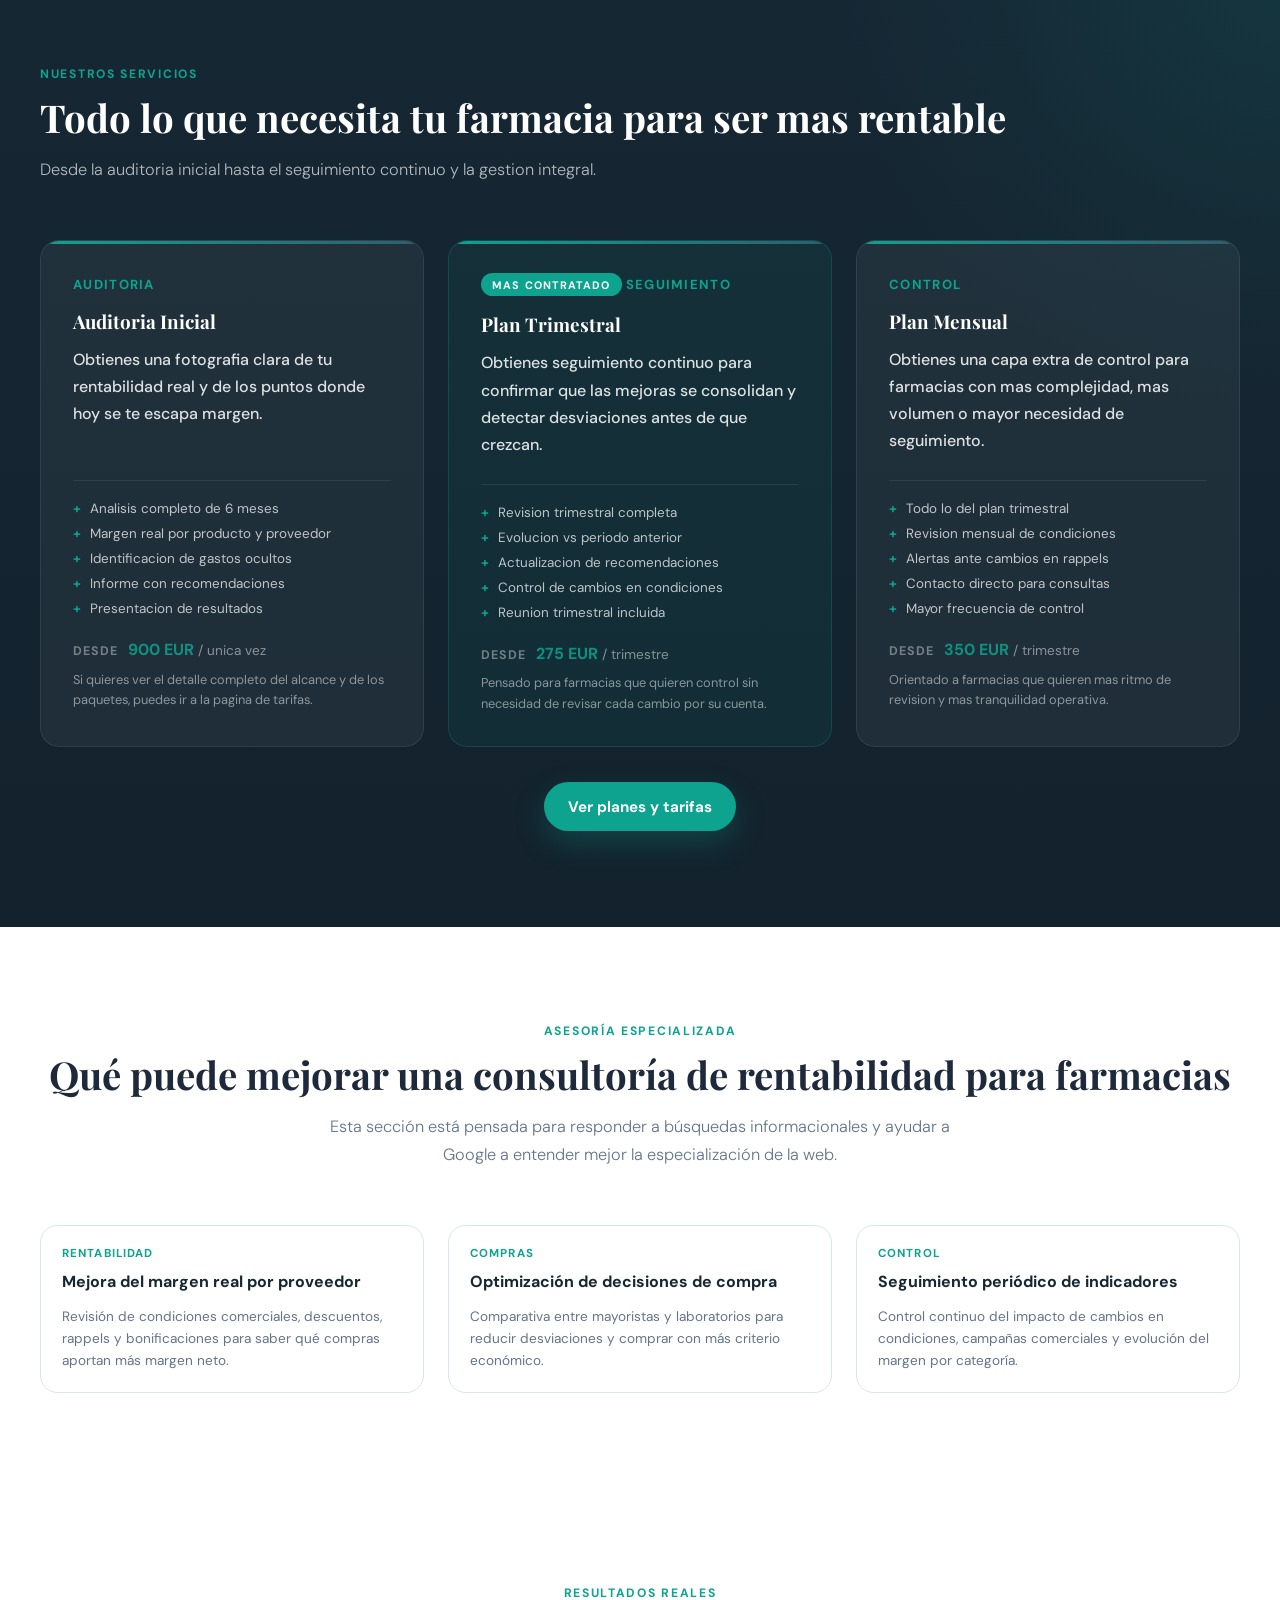
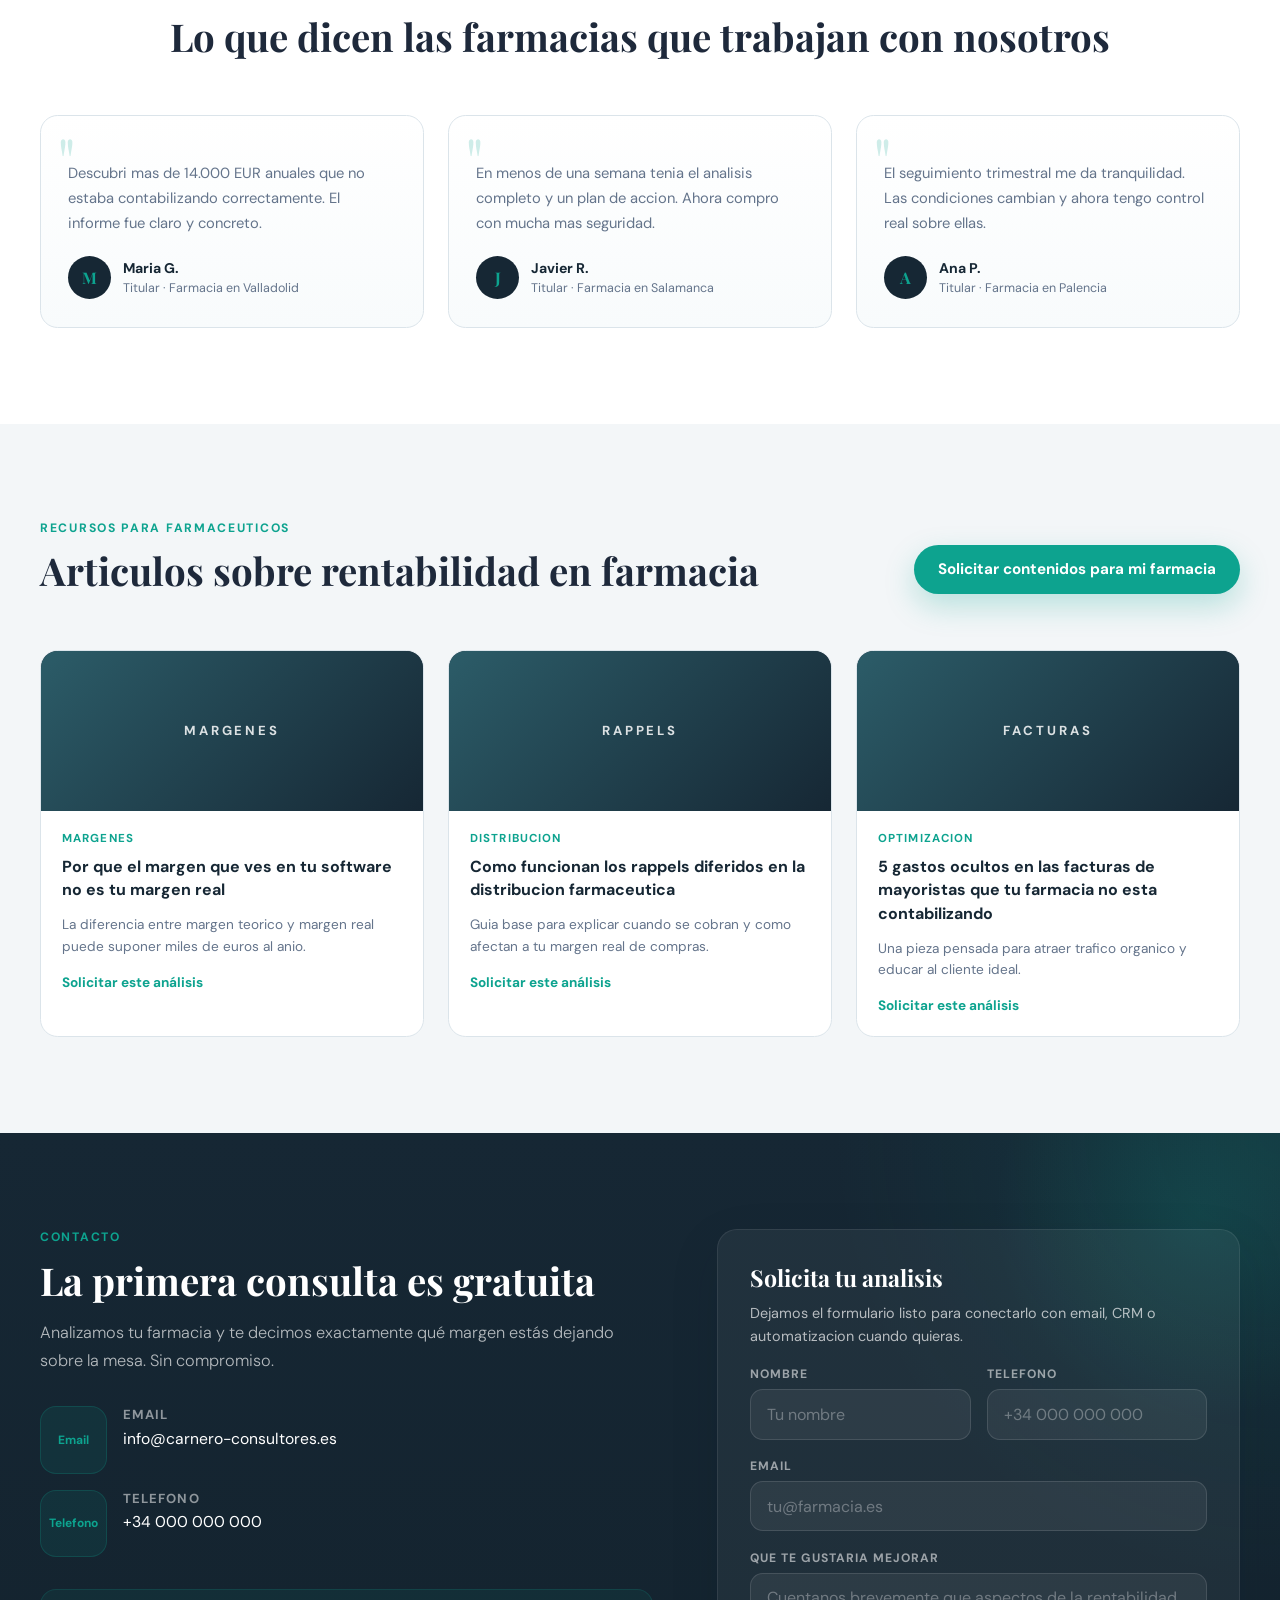
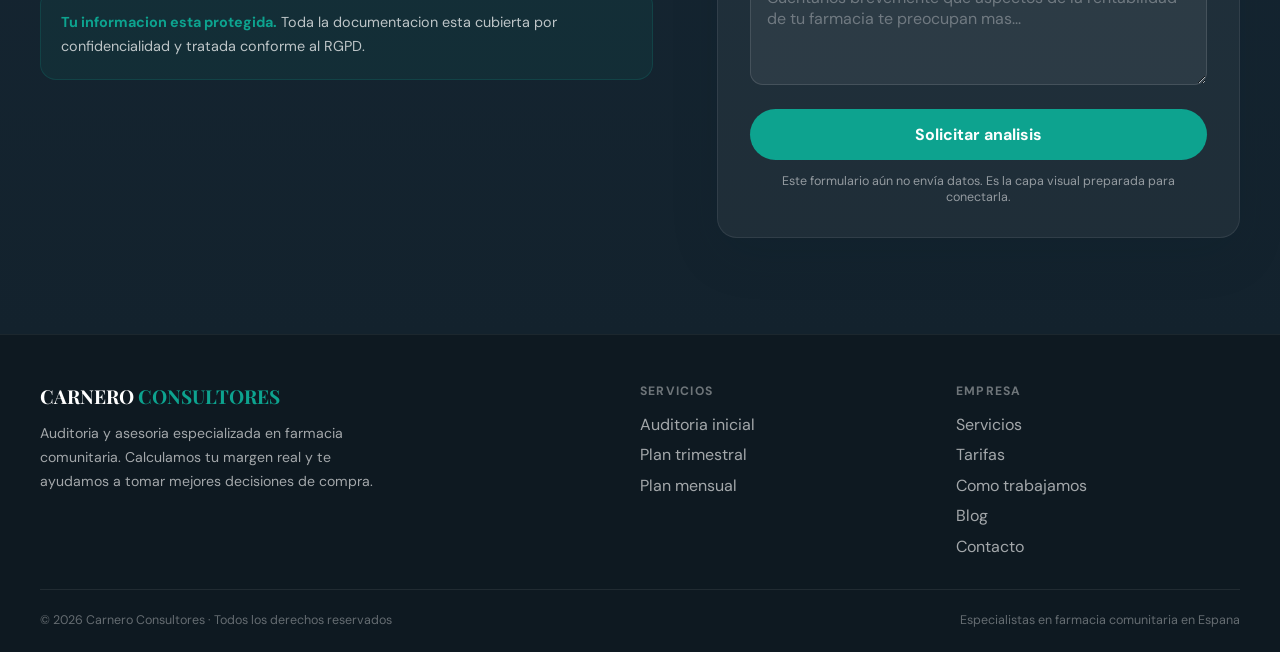
==== commit 3bb8b36c: "Añade sección de seguridad de datos" ====
--- a/index.html
+++ b/index.html
@@ -480,6 +480,102 @@
       </div>
     </section>
 
+    <section id="seguridad" class="section security-section">
+      <div class="container">
+        <div class="security-hero">
+          <div>
+            <div class="section-eyebrow">Tu información está protegida</div>
+            <h2 class="security-title">
+              Trabajamos con información sensible de farmacia. La confidencialidad forma parte del servicio.
+            </h2>
+          </div>
+          <div class="security-checklist" aria-label="Garantías de seguridad operativa">
+            <span>Información tratada de forma privada</span>
+            <span>Documentación protegida</span>
+            <span>Proceso controlado</span>
+            <span>Envío guiado</span>
+            <span>Acceso limitado</span>
+          </div>
+        </div>
+
+        <div class="security-grid">
+          <article class="security-card scroll-reveal">
+            <div class="security-icon" aria-hidden="true">
+              <svg viewBox="0 0 24 24" focusable="false">
+                <path d="M12 3l7 3v5c0 4.5-2.8 8.4-7 10-4.2-1.6-7-5.5-7-10V6z" />
+                <path d="M9 12l2 2 4-5" />
+              </svg>
+            </div>
+            <h3>Confidencialidad</h3>
+            <p>Toda la información se trata de forma privada y exclusivamente para el análisis solicitado.</p>
+          </article>
+
+          <article class="security-card scroll-reveal">
+            <div class="security-icon" aria-hidden="true">
+              <svg viewBox="0 0 24 24" focusable="false">
+                <path d="M7 11V8a5 5 0 0 1 10 0v3" />
+                <path d="M6 11h12v10H6z" />
+                <path d="M12 15v2" />
+              </svg>
+            </div>
+            <h3>Protección de datos</h3>
+            <p>Cumplimiento RGPD y tratamiento seguro de documentación sensible.</p>
+          </article>
+
+          <article class="security-card scroll-reveal">
+            <div class="security-icon" aria-hidden="true">
+              <svg viewBox="0 0 24 24" focusable="false">
+                <path d="M12 12a4 4 0 1 0 0-8 4 4 0 0 0 0 8z" />
+                <path d="M4 21c1.8-4 4.4-6 8-6s6.2 2 8 6" />
+                <path d="M17 11h4M19 9v4" />
+              </svg>
+            </div>
+            <h3>Acceso restringido</h3>
+            <p>La documentación solo es utilizada para el proceso de análisis y revisión.</p>
+          </article>
+
+          <article class="security-card scroll-reveal">
+            <div class="security-icon" aria-hidden="true">
+              <svg viewBox="0 0 24 24" focusable="false">
+                <path d="M4 7h6l2 2h8v10H4z" />
+                <path d="M9 14l2 2 4-5" />
+              </svg>
+            </div>
+            <h3>Gestión segura de archivos</h3>
+            <p>Almacenamiento protegido y controlado durante el proceso de trabajo.</p>
+          </article>
+
+          <article class="security-card security-card-wide scroll-reveal">
+            <div class="security-icon" aria-hidden="true">
+              <svg viewBox="0 0 24 24" focusable="false">
+                <path d="M7 21V7l5-4 5 4v14" />
+                <path d="M5 21h14" />
+                <path d="M9 12h6M9 16h6" />
+              </svg>
+            </div>
+            <h3>Especialización en farmacia</h3>
+            <p>
+              Entendemos la sensibilidad de la información económica, comercial y operativa de una farmacia:
+              facturación, compras, condiciones, exportaciones de software y datos de proveedores.
+            </p>
+          </article>
+        </div>
+
+        <div class="security-send scroll-reveal">
+          <div>
+            <div class="section-eyebrow">Cómo se realiza el envío</div>
+            <h3>Un proceso guiado para compartir documentación sin fricción.</h3>
+          </div>
+          <div class="security-send-steps">
+            <span>Proceso guiado</span>
+            <span>Instrucciones sencillas</span>
+            <span>Envío organizado</span>
+            <span>Soporte durante el proceso</span>
+          </div>
+        </div>
+      </div>
+    </section>
+
     <section id="servicios" class="section section-dark">
       <div class="container">
         <div class="section-header">
--- a/styles.css
+++ b/styles.css
@@ -1397,6 +1397,146 @@
   line-height: 1.45;
 }
 
+.security-section {
+  position: relative;
+  overflow: hidden;
+  background:
+    radial-gradient(circle at 88% 10%, rgba(13, 163, 143, 0.12), transparent 26rem),
+    linear-gradient(180deg, #ffffff 0%, #f6fafb 100%);
+}
+
+.security-hero {
+  display: grid;
+  grid-template-columns: minmax(0, 1fr) minmax(20rem, 0.55fr);
+  gap: 3rem;
+  align-items: start;
+}
+
+.security-title {
+  max-width: 52rem;
+  margin-top: 0.9rem;
+  color: #102330;
+  font-size: clamp(2rem, 3.3vw, 3.3rem);
+  line-height: 1.08;
+}
+
+.security-checklist,
+.security-send-steps {
+  display: grid;
+  gap: 0.65rem;
+}
+
+.security-checklist {
+  padding: 1.1rem;
+  border: 1px solid rgba(16, 35, 48, 0.08);
+  border-radius: 1rem;
+  background: rgba(255, 255, 255, 0.88);
+  box-shadow: 0 18px 45px rgba(12, 29, 43, 0.07);
+}
+
+.security-checklist span,
+.security-send-steps span {
+  display: flex;
+  align-items: center;
+  gap: 0.55rem;
+  color: #334a59;
+  font-size: 0.88rem;
+  font-weight: 800;
+}
+
+.security-checklist span::before,
+.security-send-steps span::before {
+  content: "";
+  width: 0.48rem;
+  height: 0.48rem;
+  border-radius: 50%;
+  background: var(--accent);
+  box-shadow: 0 0 0 0.25rem rgba(13, 163, 143, 0.1);
+  flex: 0 0 auto;
+}
+
+.security-grid {
+  display: grid;
+  grid-template-columns: repeat(3, minmax(0, 1fr));
+  gap: 1rem;
+  margin-top: 3rem;
+}
+
+.security-card {
+  min-height: 100%;
+  padding: 1.45rem;
+  border: 1px solid rgba(16, 35, 48, 0.08);
+  border-radius: 1rem;
+  background: rgba(255, 255, 255, 0.9);
+  box-shadow: 0 16px 40px rgba(12, 29, 43, 0.06);
+}
+
+.security-card-wide {
+  grid-column: span 2;
+}
+
+.security-icon {
+  display: grid;
+  place-items: center;
+  width: 3rem;
+  height: 3rem;
+  margin-bottom: 1.15rem;
+  border: 1px solid rgba(13, 163, 143, 0.18);
+  border-radius: 0.9rem;
+  background: #effaf8;
+  color: #087968;
+}
+
+.security-icon svg {
+  width: 1.45rem;
+  height: 1.45rem;
+  fill: none;
+  stroke: currentColor;
+  stroke-width: 1.8;
+  stroke-linecap: round;
+  stroke-linejoin: round;
+}
+
+.security-card h3 {
+  color: #102330;
+  font-family: "DM Sans", sans-serif;
+  font-size: 1.05rem;
+  font-weight: 800;
+}
+
+.security-card p {
+  margin-top: 0.65rem;
+  color: #5f7180;
+  font-size: 0.92rem;
+  line-height: 1.65;
+}
+
+.security-send {
+  display: grid;
+  grid-template-columns: minmax(0, 0.95fr) minmax(0, 1.05fr);
+  gap: 2rem;
+  align-items: center;
+  margin-top: 1.2rem;
+  padding: 1.5rem;
+  border: 1px solid rgba(13, 163, 143, 0.2);
+  border-radius: 1rem;
+  background:
+    linear-gradient(135deg, rgba(13, 163, 143, 0.09), rgba(255, 255, 255, 0.95));
+  box-shadow: 0 18px 45px rgba(12, 29, 43, 0.06);
+}
+
+.security-send h3 {
+  margin-top: 0.55rem;
+  color: #102330;
+  font-family: "DM Sans", sans-serif;
+  font-size: 1.25rem;
+  line-height: 1.35;
+}
+
+.security-send-steps {
+  grid-template-columns: repeat(2, minmax(0, 1fr));
+}
+
 .servicios-grid,
 .testimonios-grid,
 .blog-grid {
@@ -2083,6 +2223,339 @@
 
 .package-note {
   margin-top: 0.45rem;
+}
+
+.pricing-hero {
+  position: relative;
+  overflow: hidden;
+  padding: 8.5rem 0 5.5rem;
+  background:
+    radial-gradient(circle at 82% 14%, rgba(13, 163, 143, 0.18), transparent 28rem),
+    linear-gradient(180deg, #f8fbfc 0%, #edf5f5 100%);
+}
+
+.pricing-hero-grid {
+  display: grid;
+  grid-template-columns: minmax(0, 1.05fr) minmax(24rem, 0.95fr);
+  gap: 4rem;
+  align-items: center;
+}
+
+.pricing-hero-copy {
+  max-width: 44rem;
+}
+
+.pricing-hero .btn-secondary {
+  border-color: rgba(16, 35, 48, 0.18);
+  color: #102330;
+  background: rgba(255, 255, 255, 0.72);
+}
+
+.pricing-hero .btn-secondary:hover {
+  border-color: rgba(13, 163, 143, 0.5);
+  color: #087968;
+  background: var(--white);
+}
+
+.pricing-impact-card {
+  padding: 1.6rem;
+  border: 1px solid rgba(16, 35, 48, 0.08);
+  border-radius: 1.15rem;
+  background: rgba(255, 255, 255, 0.9);
+  box-shadow: 0 28px 80px rgba(12, 29, 43, 0.14);
+}
+
+.pricing-impact-card h2 {
+  margin-top: 0.8rem;
+  color: #102330;
+  font-family: "DM Sans", sans-serif;
+  font-size: 1.45rem;
+  line-height: 1.25;
+}
+
+.pricing-impact-card ul,
+.pricing-plan-details {
+  margin: 1.2rem 0 0;
+  padding: 0;
+  list-style: none;
+}
+
+.pricing-impact-card li {
+  padding: 0.85rem 0;
+  border-bottom: 1px solid rgba(16, 35, 48, 0.08);
+  color: #526575;
+  font-weight: 700;
+  line-height: 1.5;
+}
+
+.pricing-impact-card li:last-child {
+  border-bottom: 0;
+}
+
+.pricing-section,
+.faq-section {
+  background: #ffffff;
+}
+
+.pricing-comparison {
+  display: grid;
+  grid-template-columns: repeat(3, minmax(0, 1fr));
+  gap: 1.2rem;
+  align-items: stretch;
+}
+
+.pricing-plan-card {
+  position: relative;
+  display: flex;
+  flex-direction: column;
+  min-height: 100%;
+  padding: 1.5rem;
+  border: 1px solid rgba(16, 35, 48, 0.08);
+  border-radius: 1.1rem;
+  background: #ffffff;
+  box-shadow: 0 18px 45px rgba(12, 29, 43, 0.07);
+}
+
+.pricing-plan-card.recommended {
+  border-color: rgba(13, 163, 143, 0.32);
+  box-shadow: 0 28px 70px rgba(12, 29, 43, 0.14);
+  transform: translateY(-0.6rem);
+}
+
+.recommended-badge,
+.pricing-plan-kicker {
+  display: inline-flex;
+  width: fit-content;
+  align-items: center;
+  border-radius: 999px;
+  font-size: 0.7rem;
+  font-weight: 800;
+  letter-spacing: 0.08em;
+  text-transform: uppercase;
+}
+
+.recommended-badge {
+  margin-bottom: 1rem;
+  padding: 0.38rem 0.7rem;
+  background: var(--accent);
+  color: var(--white);
+}
+
+.pricing-plan-kicker {
+  padding: 0.32rem 0.65rem;
+  border: 1px solid rgba(13, 163, 143, 0.16);
+  background: #effaf8;
+  color: #087968;
+}
+
+.pricing-plan-head h3 {
+  margin-top: 1rem;
+  color: #102330;
+  font-family: "Playfair Display", serif;
+  font-size: 1.65rem;
+}
+
+.pricing-plan-head p {
+  margin-top: 0.7rem;
+  color: #5f7180;
+  font-size: 0.94rem;
+  line-height: 1.65;
+}
+
+.pricing-plan-price {
+  margin-top: 1.35rem;
+  color: #087968;
+  font-family: "Playfair Display", serif;
+  font-size: 2.15rem;
+  font-weight: 700;
+}
+
+.pricing-plan-price span {
+  color: #64748b;
+  font-family: "DM Sans", sans-serif;
+  font-size: 0.86rem;
+  font-weight: 700;
+}
+
+.pricing-plan-cta {
+  display: inline-flex;
+  justify-content: center;
+  align-items: center;
+  min-height: 2.9rem;
+  margin-top: 1.15rem;
+  padding: 0.78rem 1rem;
+  border: 1px solid rgba(16, 35, 48, 0.12);
+  border-radius: 999px;
+  color: #102330;
+  font-size: 0.9rem;
+  font-weight: 800;
+  transition: transform 0.2s ease, border-color 0.2s ease, background 0.2s ease;
+}
+
+.pricing-plan-cta:hover {
+  transform: translateY(-1px);
+  border-color: rgba(13, 163, 143, 0.45);
+}
+
+.pricing-plan-cta.primary {
+  border-color: var(--accent);
+  background: var(--accent);
+  color: var(--white);
+  box-shadow: 0 14px 34px rgba(13, 163, 143, 0.22);
+}
+
+.pricing-plan-details {
+  display: grid;
+  gap: 0.75rem;
+}
+
+.pricing-plan-details div {
+  padding: 0.82rem 0;
+  border-bottom: 1px solid rgba(16, 35, 48, 0.08);
+}
+
+.pricing-plan-details dt {
+  color: #102330;
+  font-size: 0.76rem;
+  font-weight: 800;
+  text-transform: uppercase;
+  letter-spacing: 0.06em;
+}
+
+.pricing-plan-details dd {
+  margin: 0.28rem 0 0;
+  color: #64748b;
+  font-size: 0.88rem;
+  line-height: 1.5;
+}
+
+.pricing-microcopy {
+  margin-top: auto;
+  padding-top: 1.1rem;
+  color: #087968;
+  font-size: 0.86rem;
+  font-weight: 800;
+  line-height: 1.45;
+}
+
+.pricing-includes-section {
+  background:
+    radial-gradient(circle at 15% 12%, rgba(13, 163, 143, 0.08), transparent 24rem),
+    linear-gradient(180deg, #f8fbfc 0%, #ffffff 100%);
+}
+
+.pricing-includes-grid {
+  display: grid;
+  grid-template-columns: repeat(3, minmax(0, 1fr));
+  gap: 1rem;
+}
+
+.pricing-include-card {
+  padding: 1.35rem;
+  border: 1px solid rgba(16, 35, 48, 0.08);
+  border-radius: 1rem;
+  background: rgba(255, 255, 255, 0.88);
+  box-shadow: 0 16px 40px rgba(12, 29, 43, 0.06);
+}
+
+.pricing-include-card.wide {
+  grid-column: span 3;
+}
+
+.pricing-include-card span {
+  display: inline-flex;
+  margin-bottom: 1rem;
+  color: #087968;
+  font-size: 0.76rem;
+  font-weight: 900;
+  letter-spacing: 0.1em;
+}
+
+.pricing-include-card h3 {
+  color: #102330;
+  font-family: "DM Sans", sans-serif;
+  font-size: 1.02rem;
+  font-weight: 800;
+}
+
+.pricing-include-card p {
+  margin-top: 0.55rem;
+  color: #64748b;
+  font-size: 0.9rem;
+  line-height: 1.6;
+}
+
+.risk-section {
+  background: #102330;
+  color: var(--white);
+}
+
+.risk-grid {
+  display: grid;
+  grid-template-columns: minmax(0, 0.9fr) minmax(0, 1.1fr);
+  gap: 3rem;
+  align-items: start;
+}
+
+.risk-section .section-title {
+  color: var(--white);
+}
+
+.risk-cards {
+  display: grid;
+  gap: 0.8rem;
+}
+
+.risk-cards article {
+  padding: 1rem;
+  border: 1px solid rgba(255, 255, 255, 0.1);
+  border-radius: 0.9rem;
+  background: rgba(255, 255, 255, 0.05);
+}
+
+.risk-cards strong,
+.risk-cards span {
+  display: block;
+}
+
+.risk-cards strong {
+  color: var(--white);
+  font-size: 0.96rem;
+}
+
+.risk-cards span {
+  margin-top: 0.35rem;
+  color: rgba(255, 255, 255, 0.68);
+  font-size: 0.88rem;
+  line-height: 1.5;
+}
+
+.faq-list {
+  display: grid;
+  gap: 0.75rem;
+  max-width: 58rem;
+  margin: 0 auto;
+}
+
+.faq-list details {
+  border: 1px solid rgba(16, 35, 48, 0.08);
+  border-radius: 0.9rem;
+  background: #ffffff;
+  box-shadow: 0 12px 32px rgba(12, 29, 43, 0.05);
+}
+
+.faq-list summary {
+  cursor: pointer;
+  padding: 1rem 1.15rem;
+  color: #102330;
+  font-weight: 800;
+}
+
+.faq-list p {
+  padding: 0 1.15rem 1.1rem;
+  color: #64748b;
+  font-size: 0.92rem;
+  line-height: 1.65;
 }
 
 .reveal,
@@ -2179,6 +2652,37 @@
   .guide-card {
     grid-template-columns: 1fr;
   }
+
+  .security-hero,
+  .security-send {
+    grid-template-columns: 1fr;
+  }
+
+  .security-grid {
+    grid-template-columns: repeat(2, minmax(0, 1fr));
+  }
+
+  .security-card-wide {
+    grid-column: span 2;
+  }
+
+  .pricing-hero-grid,
+  .pricing-comparison,
+  .risk-grid {
+    grid-template-columns: 1fr;
+  }
+
+  .pricing-plan-card.recommended {
+    transform: none;
+  }
+
+  .pricing-includes-grid {
+    grid-template-columns: repeat(2, minmax(0, 1fr));
+  }
+
+  .pricing-include-card.wide {
+    grid-column: span 2;
+  }
 }
 
 @media (max-width: 760px) {
@@ -2267,6 +2771,27 @@
     grid-template-columns: 1fr;
   }
 
+  .security-grid,
+  .security-send-steps {
+    grid-template-columns: 1fr;
+  }
+
+  .security-card-wide {
+    grid-column: auto;
+  }
+
+  .pricing-hero {
+    padding-top: 7rem;
+  }
+
+  .pricing-includes-grid {
+    grid-template-columns: 1fr;
+  }
+
+  .pricing-include-card.wide {
+    grid-column: auto;
+  }
+
   .dashboard-header,
   .chart-head {
     grid-template-columns: 1fr;
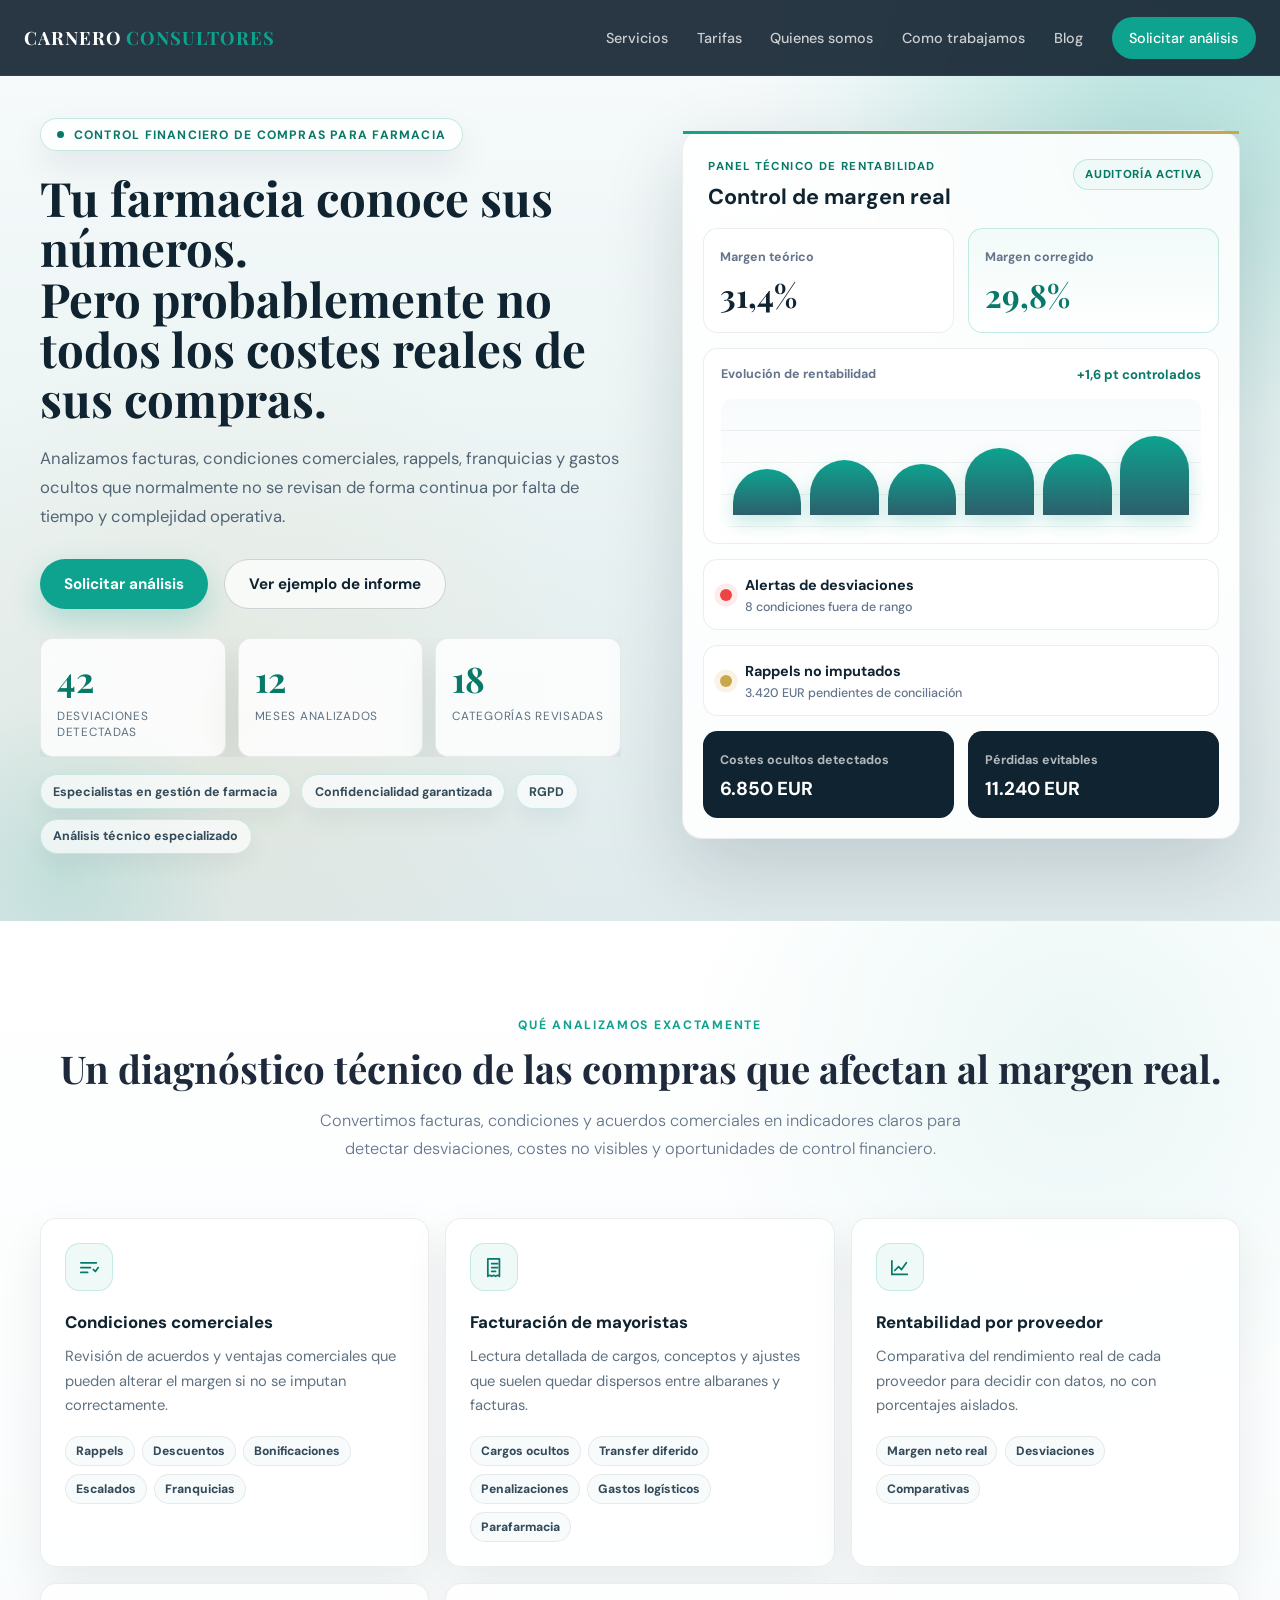
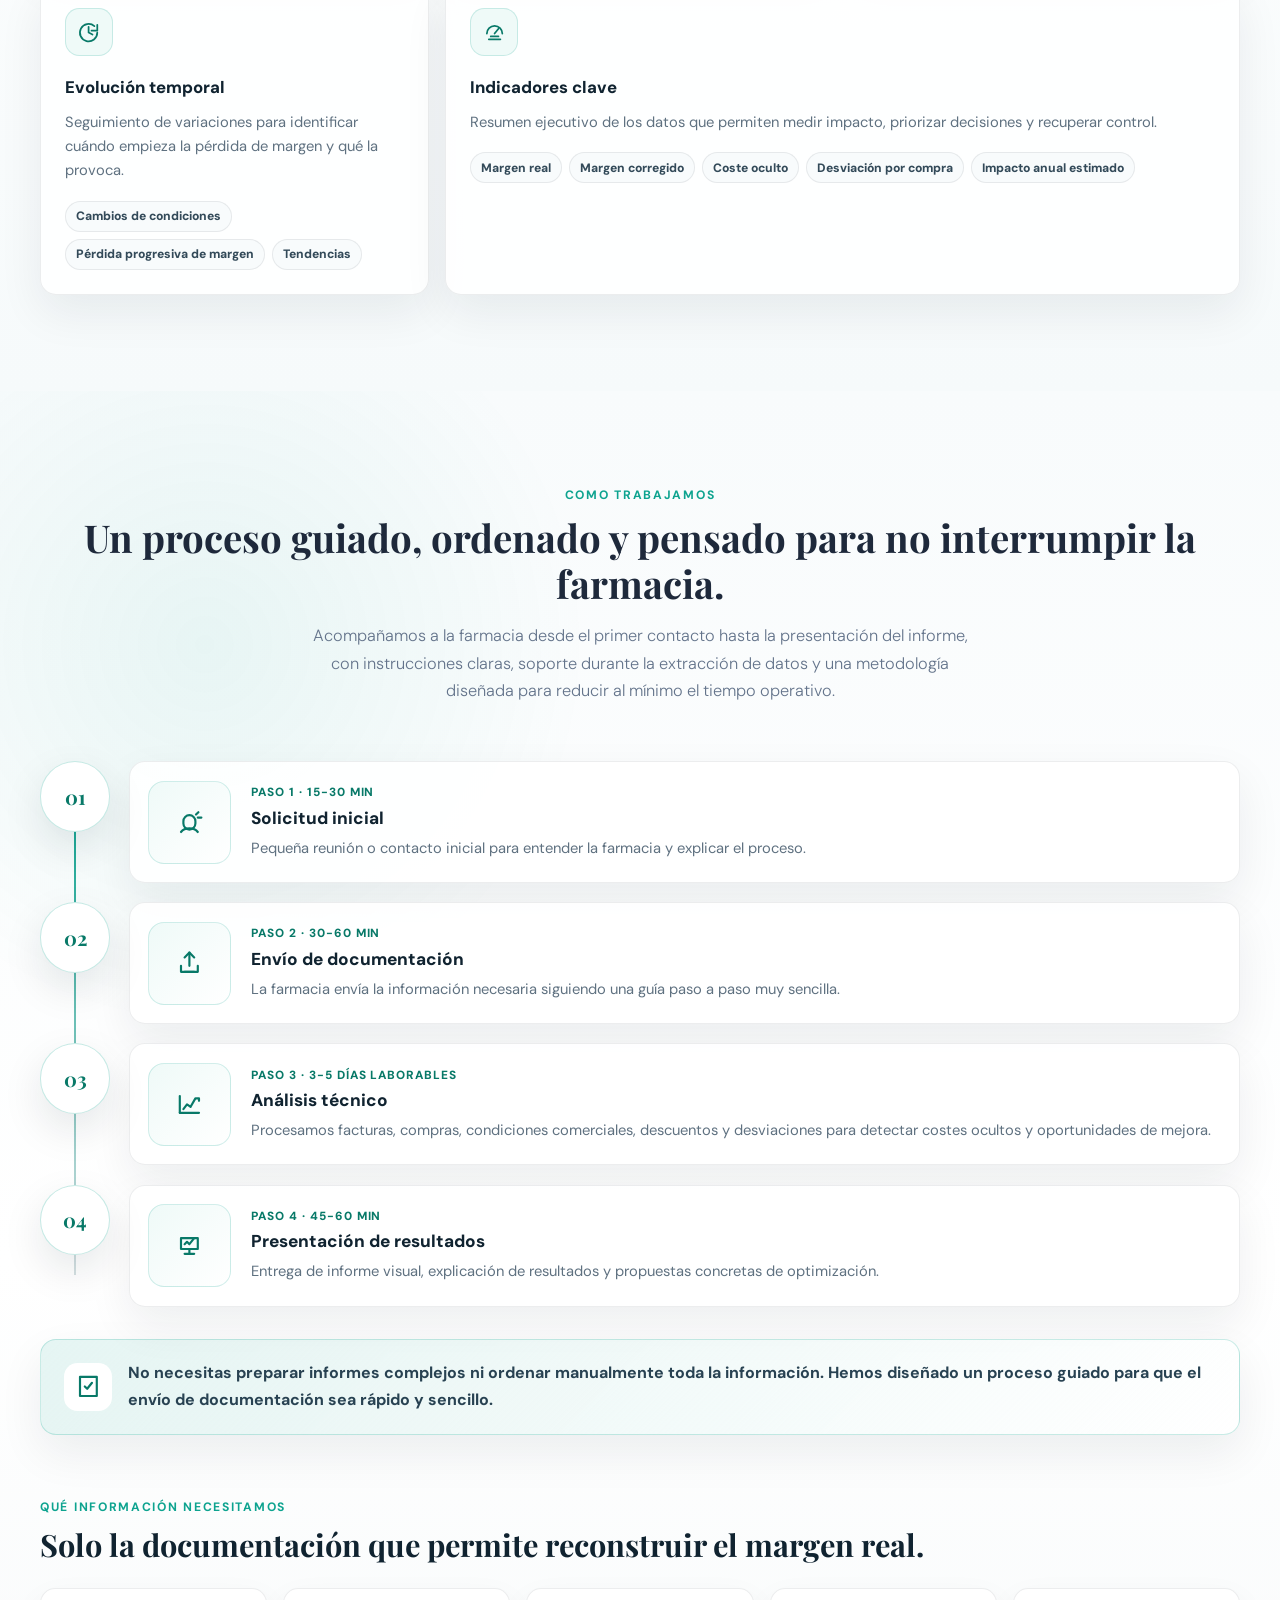
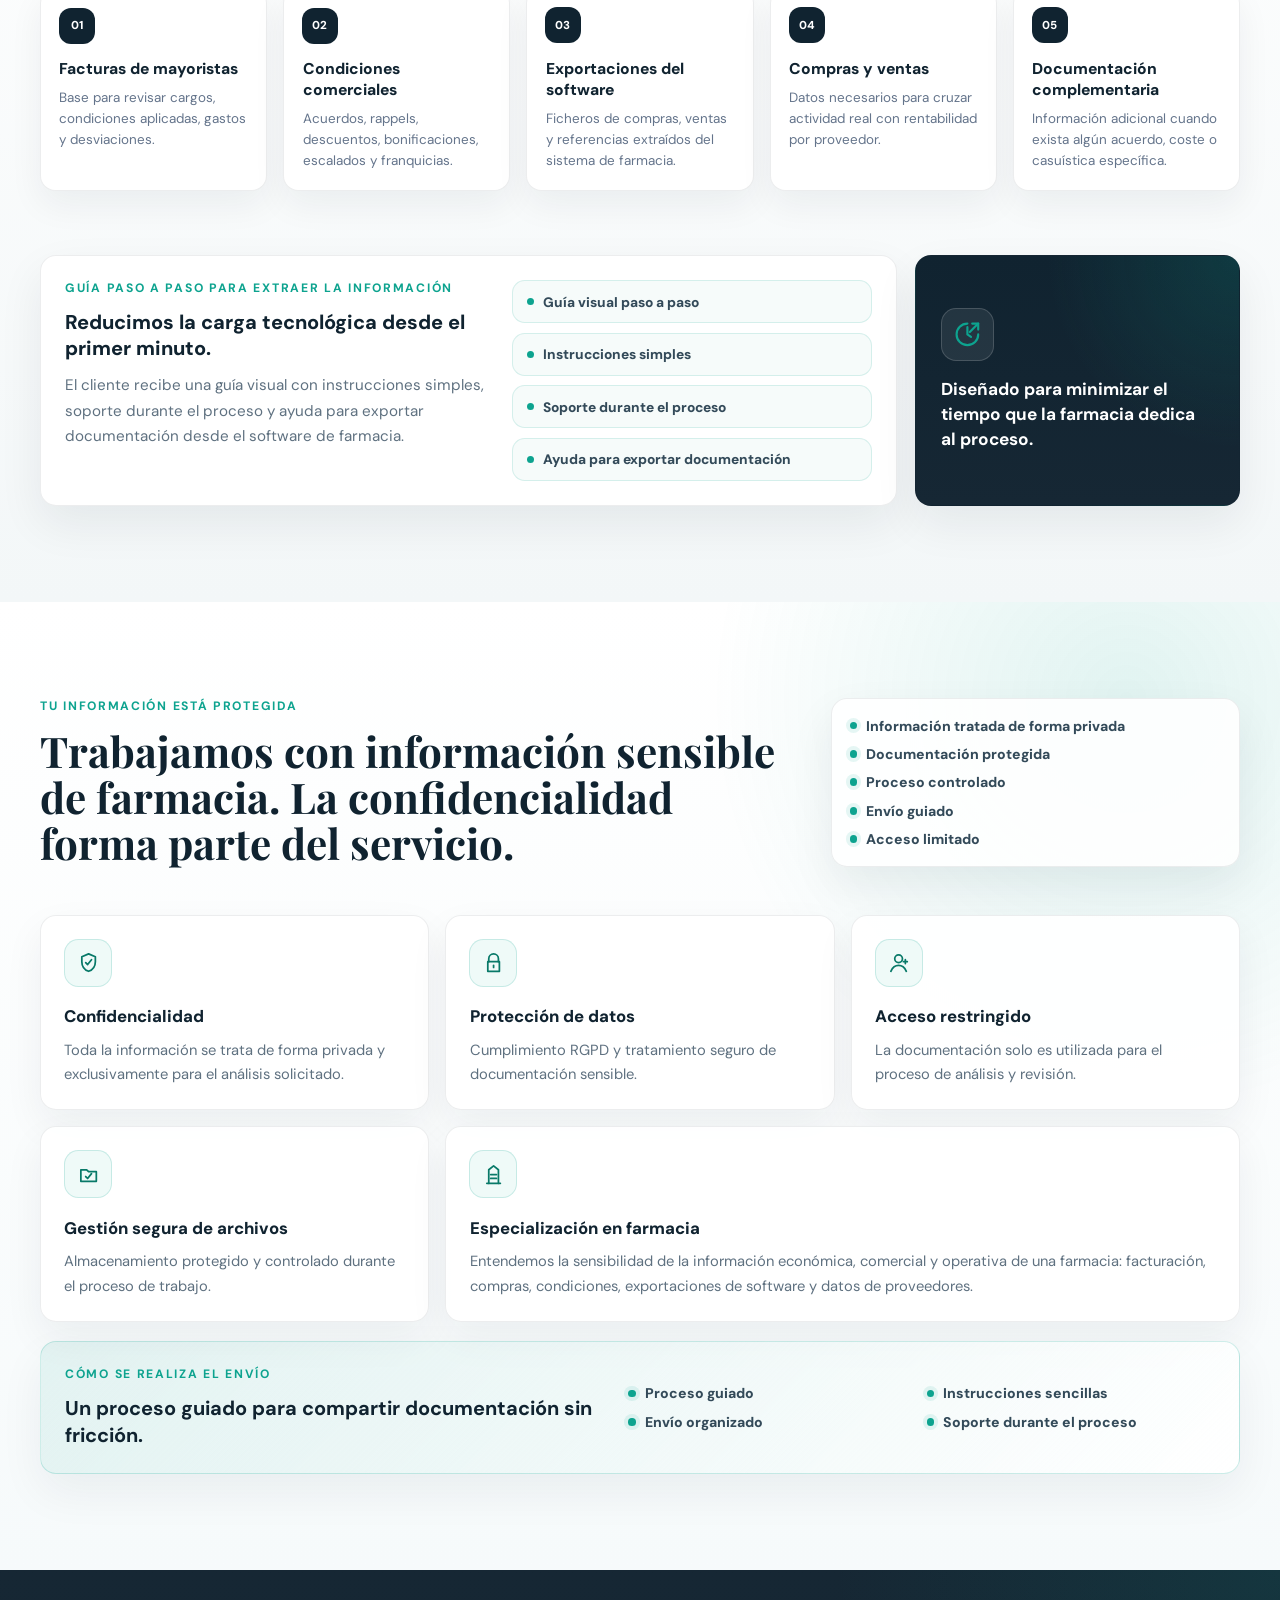
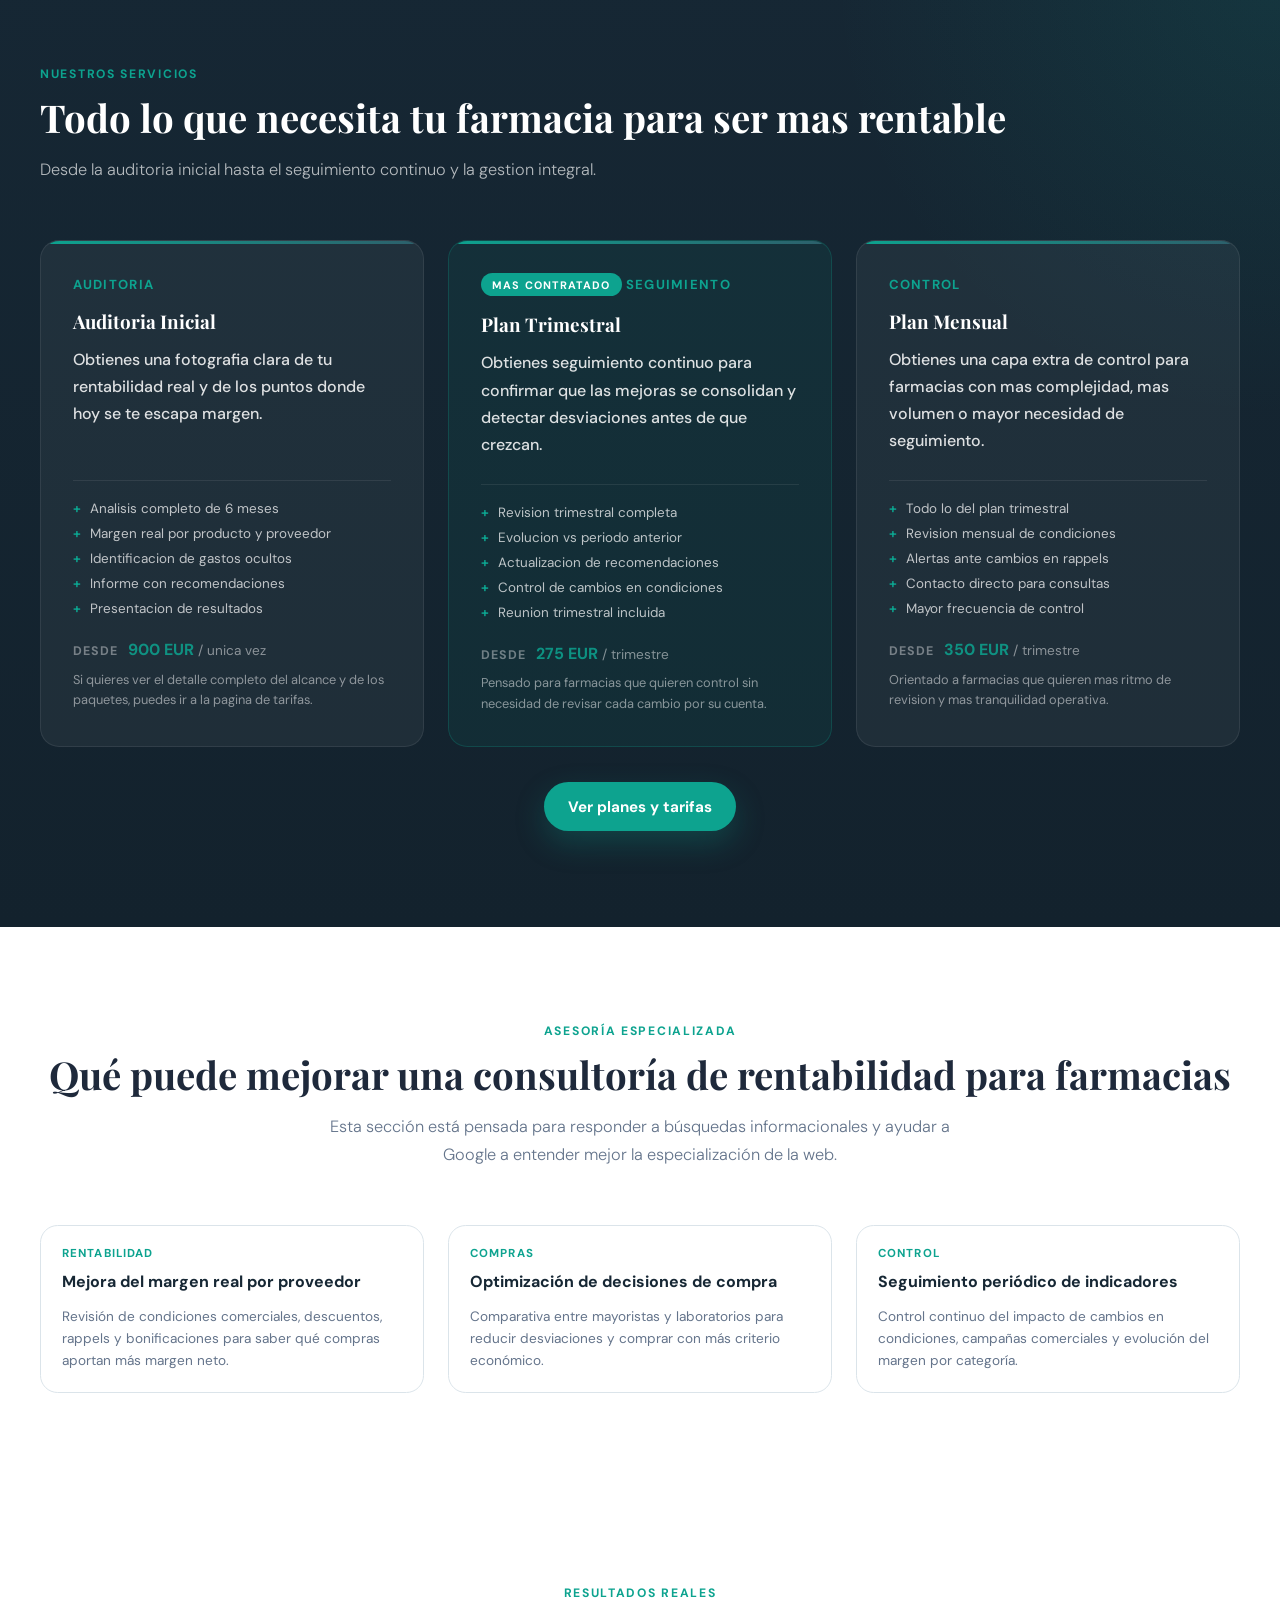
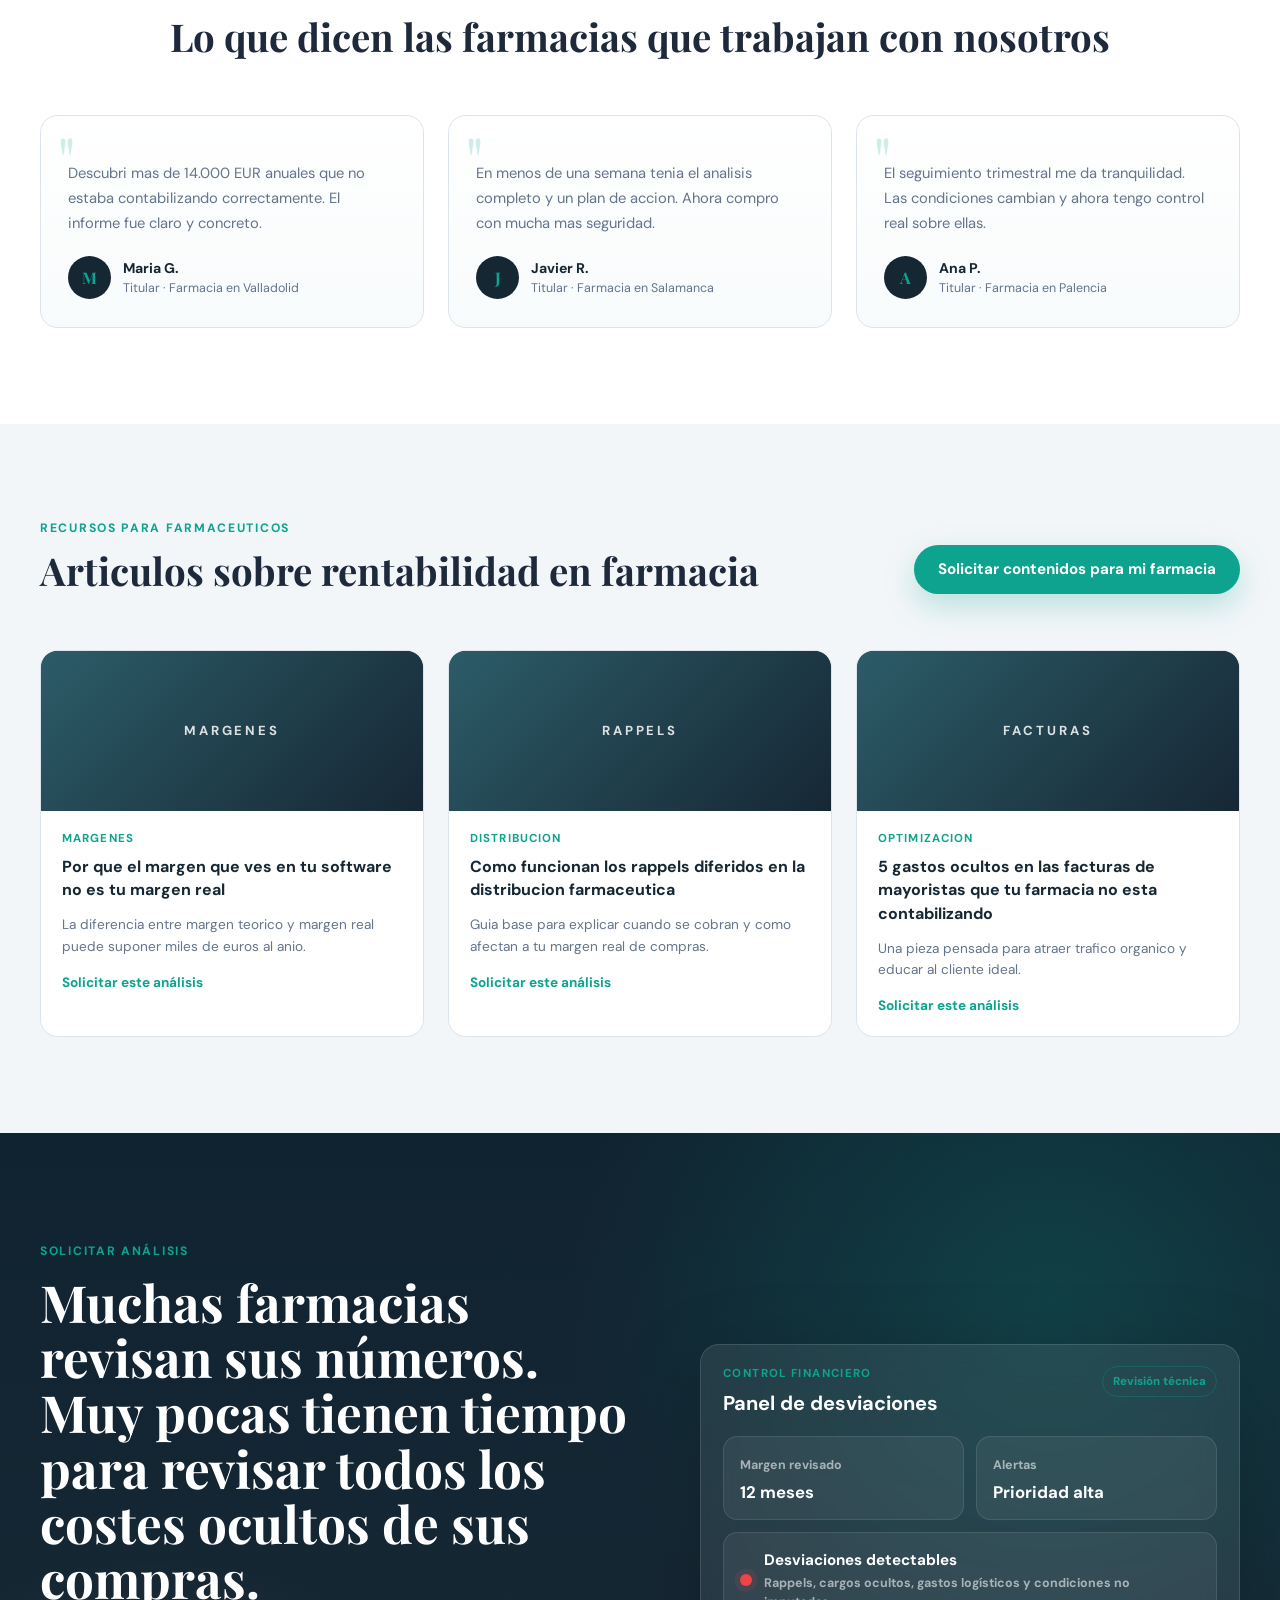
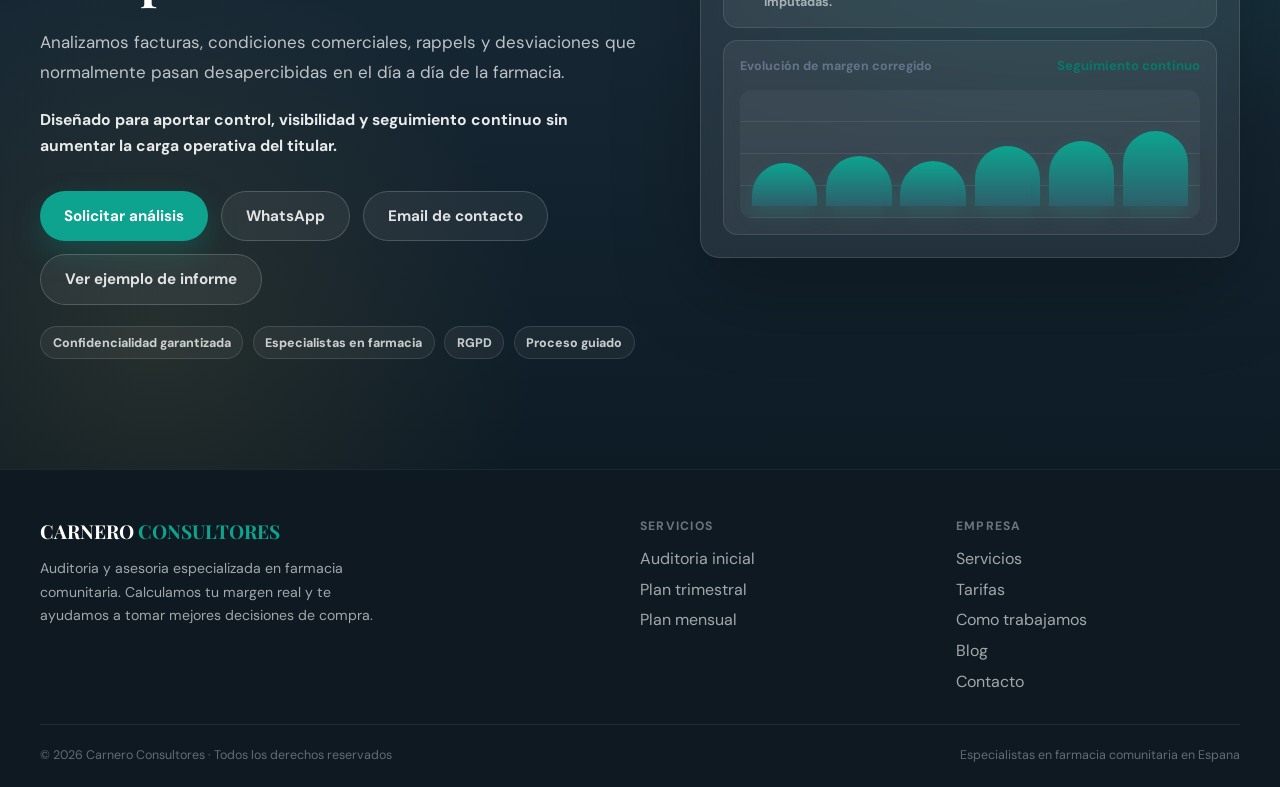
==== commit 34c0c30f: "Rediseña CTA final" ====
--- a/index.html
+++ b/index.html
@@ -766,61 +766,80 @@
       </div>
     </section>
 
-    <section id="contacto" class="section section-dark contact-section">
-      <div class="container contacto-grid">
-        <div class="contacto-info">
-          <div class="section-eyebrow">Contacto</div>
-          <h2 class="section-title">La primera consulta es gratuita</h2>
-          <p class="section-subtitle">
-            Analizamos tu farmacia y te decimos exactamente qué margen estás dejando sobre la mesa. Sin compromiso.
+    <section id="contacto" class="final-cta-section">
+      <div class="container final-cta-grid">
+        <div class="final-cta-copy">
+          <div class="section-eyebrow">Solicitar análisis</div>
+          <h2>
+            Muchas farmacias revisan sus números.<br />
+            Muy pocas tienen tiempo para revisar todos los costes ocultos de sus compras.
+          </h2>
+          <p>
+            Analizamos facturas, condiciones comerciales, rappels y desviaciones que normalmente pasan desapercibidas
+            en el día a día de la farmacia.
           </p>
-          <div class="contacto-list">
-            <div class="contacto-item">
-              <div class="contacto-item-icon">Email</div>
-              <div>
-                <h3>Email</h3>
-                <p>info@carnero-consultores.es</p>
-              </div>
-            </div>
-          <div class="contacto-item">
-            <div class="contacto-item-icon">Telefono</div>
+          <strong class="final-cta-reinforcement">
+            Diseñado para aportar control, visibilidad y seguimiento continuo sin aumentar la carga operativa del titular.
+          </strong>
+
+          <div class="final-cta-actions">
+            <a href="mailto:info@carnero-consultores.es?subject=Solicitud%20de%20an%C3%A1lisis%20de%20farmacia" class="btn btn-primary">Solicitar análisis</a>
+            <a href="https://wa.me/34000000000" class="btn btn-secondary">WhatsApp</a>
+            <a href="mailto:info@carnero-consultores.es" class="btn btn-secondary">Email de contacto</a>
+            <a href="#que-analizamos" class="btn btn-secondary">Ver ejemplo de informe</a>
+          </div>
+
+          <div class="final-cta-badges" aria-label="Garantías del servicio">
+            <span>Confidencialidad garantizada</span>
+            <span>Especialistas en farmacia</span>
+            <span>RGPD</span>
+            <span>Proceso guiado</span>
+          </div>
+        </div>
+
+        <aside class="final-cta-panel scroll-reveal" aria-label="Resumen visual de análisis">
+          <div class="final-panel-header">
             <div>
-              <h3>Telefono</h3>
-              <p>+34 000 000 000</p>
-            </div>
-          </div>
-        </div>
-        <div class="contacto-guarantee">
-          <strong>Tu informacion esta protegida.</strong> Toda la documentacion esta cubierta por confidencialidad y tratada conforme al RGPD.
-        </div>
-      </div>
-
-      <form class="contacto-form scroll-reveal">
-        <div class="form-heading">
-          <h3>Solicita tu analisis</h3>
-          <p>Dejamos el formulario listo para conectarlo con email, CRM o automatizacion cuando quieras.</p>
-        </div>
-          <div class="form-row">
-            <div class="form-group">
-              <label for="nombre">Nombre</label>
-              <input id="nombre" name="nombre" type="text" placeholder="Tu nombre" />
-            </div>
-            <div class="form-group">
-              <label for="telefono">Telefono</label>
-              <input id="telefono" name="telefono" type="tel" placeholder="+34 000 000 000" />
-            </div>
-          </div>
-        <div class="form-group">
-          <label for="email">Email</label>
-          <input id="email" name="email" type="email" placeholder="tu@farmacia.es" />
-        </div>
-        <div class="form-group">
-          <label for="mensaje">Que te gustaria mejorar</label>
-          <textarea id="mensaje" name="mensaje" placeholder="Cuentanos brevemente que aspectos de la rentabilidad de tu farmacia te preocupan mas..."></textarea>
-        </div>
-        <button class="btn-form" type="submit">Solicitar analisis</button>
-        <p class="form-note">Este formulario aún no envía datos. Es la capa visual preparada para conectarla.</p>
-      </form>
+              <div class="card-label">Control financiero</div>
+              <h3>Panel de desviaciones</h3>
+            </div>
+            <span>Revisión técnica</span>
+          </div>
+
+          <div class="final-metrics">
+            <article>
+              <span>Margen revisado</span>
+              <strong>12 meses</strong>
+            </article>
+            <article>
+              <span>Alertas</span>
+              <strong>Prioridad alta</strong>
+            </article>
+          </div>
+
+          <div class="final-alert">
+            <span class="alert-dot"></span>
+            <div>
+              <strong>Desviaciones detectables</strong>
+              <p>Rappels, cargos ocultos, gastos logísticos y condiciones no imputadas.</p>
+            </div>
+          </div>
+
+          <div class="final-margin-chart" aria-label="Evolución de margen">
+            <div class="chart-head">
+              <span>Evolución de margen corregido</span>
+              <strong>Seguimiento continuo</strong>
+            </div>
+            <div class="chart-bars">
+              <span style="--bar: 42%"></span>
+              <span style="--bar: 48%"></span>
+              <span style="--bar: 44%"></span>
+              <span style="--bar: 58%"></span>
+              <span style="--bar: 63%"></span>
+              <span style="--bar: 72%"></span>
+            </div>
+          </div>
+        </aside>
       </div>
     </section>
   </main>
--- a/styles.css
+++ b/styles.css
@@ -2021,6 +2021,180 @@
   text-align: center;
 }
 
+.final-cta-section {
+  position: relative;
+  overflow: hidden;
+  padding: 110px 0;
+  background:
+    radial-gradient(circle at 82% 18%, rgba(13, 163, 143, 0.22), transparent 30rem),
+    radial-gradient(circle at 12% 86%, rgba(201, 168, 76, 0.12), transparent 24rem),
+    linear-gradient(180deg, #102330 0%, #162734 52%, #0d1b25 100%);
+  color: var(--white);
+}
+
+.final-cta-grid {
+  display: grid;
+  grid-template-columns: minmax(0, 1.05fr) minmax(25rem, 0.95fr);
+  gap: 4rem;
+  align-items: center;
+}
+
+.final-cta-copy h2 {
+  max-width: 47rem;
+  margin-top: 1rem;
+  color: var(--white);
+  font-size: clamp(2.2rem, 4vw, 4rem);
+  line-height: 1.08;
+}
+
+.final-cta-copy p {
+  max-width: 42rem;
+  margin-top: 1.35rem;
+  color: rgba(255, 255, 255, 0.72);
+  font-size: 1.06rem;
+  line-height: 1.75;
+}
+
+.final-cta-reinforcement {
+  display: block;
+  max-width: 42rem;
+  margin-top: 1.2rem;
+  color: rgba(255, 255, 255, 0.9);
+  font-size: 0.98rem;
+  line-height: 1.65;
+}
+
+.final-cta-actions {
+  display: flex;
+  flex-wrap: wrap;
+  gap: 0.8rem;
+  margin-top: 2rem;
+}
+
+.final-cta-actions .btn-secondary {
+  border-color: rgba(255, 255, 255, 0.18);
+  background: rgba(255, 255, 255, 0.06);
+  color: rgba(255, 255, 255, 0.86);
+}
+
+.final-cta-actions .btn-secondary:hover {
+  border-color: rgba(13, 163, 143, 0.55);
+  color: var(--accent);
+}
+
+.final-cta-badges {
+  display: flex;
+  flex-wrap: wrap;
+  gap: 0.6rem;
+  margin-top: 1.35rem;
+}
+
+.final-cta-badges span {
+  padding: 0.45rem 0.72rem;
+  border: 1px solid rgba(255, 255, 255, 0.12);
+  border-radius: 999px;
+  background: rgba(255, 255, 255, 0.05);
+  color: rgba(255, 255, 255, 0.76);
+  font-size: 0.78rem;
+  font-weight: 800;
+}
+
+.final-cta-panel {
+  padding: 1.35rem;
+  border: 1px solid rgba(255, 255, 255, 0.12);
+  border-radius: 1.2rem;
+  background: rgba(255, 255, 255, 0.08);
+  backdrop-filter: blur(18px);
+  box-shadow: 0 30px 90px rgba(0, 0, 0, 0.24);
+}
+
+.final-panel-header {
+  display: grid;
+  grid-template-columns: 1fr auto;
+  gap: 1rem;
+  align-items: start;
+}
+
+.final-panel-header h3 {
+  margin-top: 0.55rem;
+  color: var(--white);
+  font-family: "DM Sans", sans-serif;
+  font-size: 1.25rem;
+}
+
+.final-panel-header > span {
+  padding: 0.42rem 0.65rem;
+  border: 1px solid rgba(13, 163, 143, 0.28);
+  border-radius: 999px;
+  color: var(--accent);
+  font-size: 0.72rem;
+  font-weight: 800;
+  white-space: nowrap;
+}
+
+.final-metrics {
+  display: grid;
+  grid-template-columns: repeat(2, 1fr);
+  gap: 0.75rem;
+  margin-top: 1.25rem;
+}
+
+.final-metrics article,
+.final-alert,
+.final-margin-chart {
+  border: 1px solid rgba(255, 255, 255, 0.1);
+  border-radius: 0.9rem;
+  background: rgba(255, 255, 255, 0.06);
+}
+
+.final-metrics article {
+  padding: 1rem;
+}
+
+.final-metrics span,
+.final-alert p {
+  color: rgba(255, 255, 255, 0.58);
+  font-size: 0.78rem;
+  font-weight: 700;
+}
+
+.final-metrics strong {
+  display: block;
+  margin-top: 0.42rem;
+  color: var(--white);
+  font-size: 1.05rem;
+}
+
+.final-alert {
+  display: grid;
+  grid-template-columns: auto 1fr;
+  gap: 0.75rem;
+  align-items: center;
+  margin-top: 0.75rem;
+  padding: 1rem;
+}
+
+.final-alert strong {
+  color: var(--white);
+  font-size: 0.95rem;
+}
+
+.final-alert p {
+  margin-top: 0.25rem;
+  line-height: 1.5;
+}
+
+.final-margin-chart {
+  margin-top: 0.75rem;
+  padding: 1rem;
+}
+
+.final-margin-chart .chart-bars {
+  background:
+    repeating-linear-gradient(to top, rgba(255, 255, 255, 0.08) 0 1px, transparent 1px 25%),
+    rgba(255, 255, 255, 0.04);
+}
+
 .site-footer {
   background: #0e1921;
   color: rgba(255, 255, 255, 0.62);
@@ -2668,6 +2842,7 @@
 
   .pricing-hero-grid,
   .pricing-comparison,
+  .final-cta-grid,
   .risk-grid {
     grid-template-columns: 1fr;
   }
@@ -2784,6 +2959,15 @@
     padding-top: 7rem;
   }
 
+  .final-cta-section {
+    padding: 82px 0;
+  }
+
+  .final-panel-header,
+  .final-metrics {
+    grid-template-columns: 1fr;
+  }
+
   .pricing-includes-grid {
     grid-template-columns: 1fr;
   }
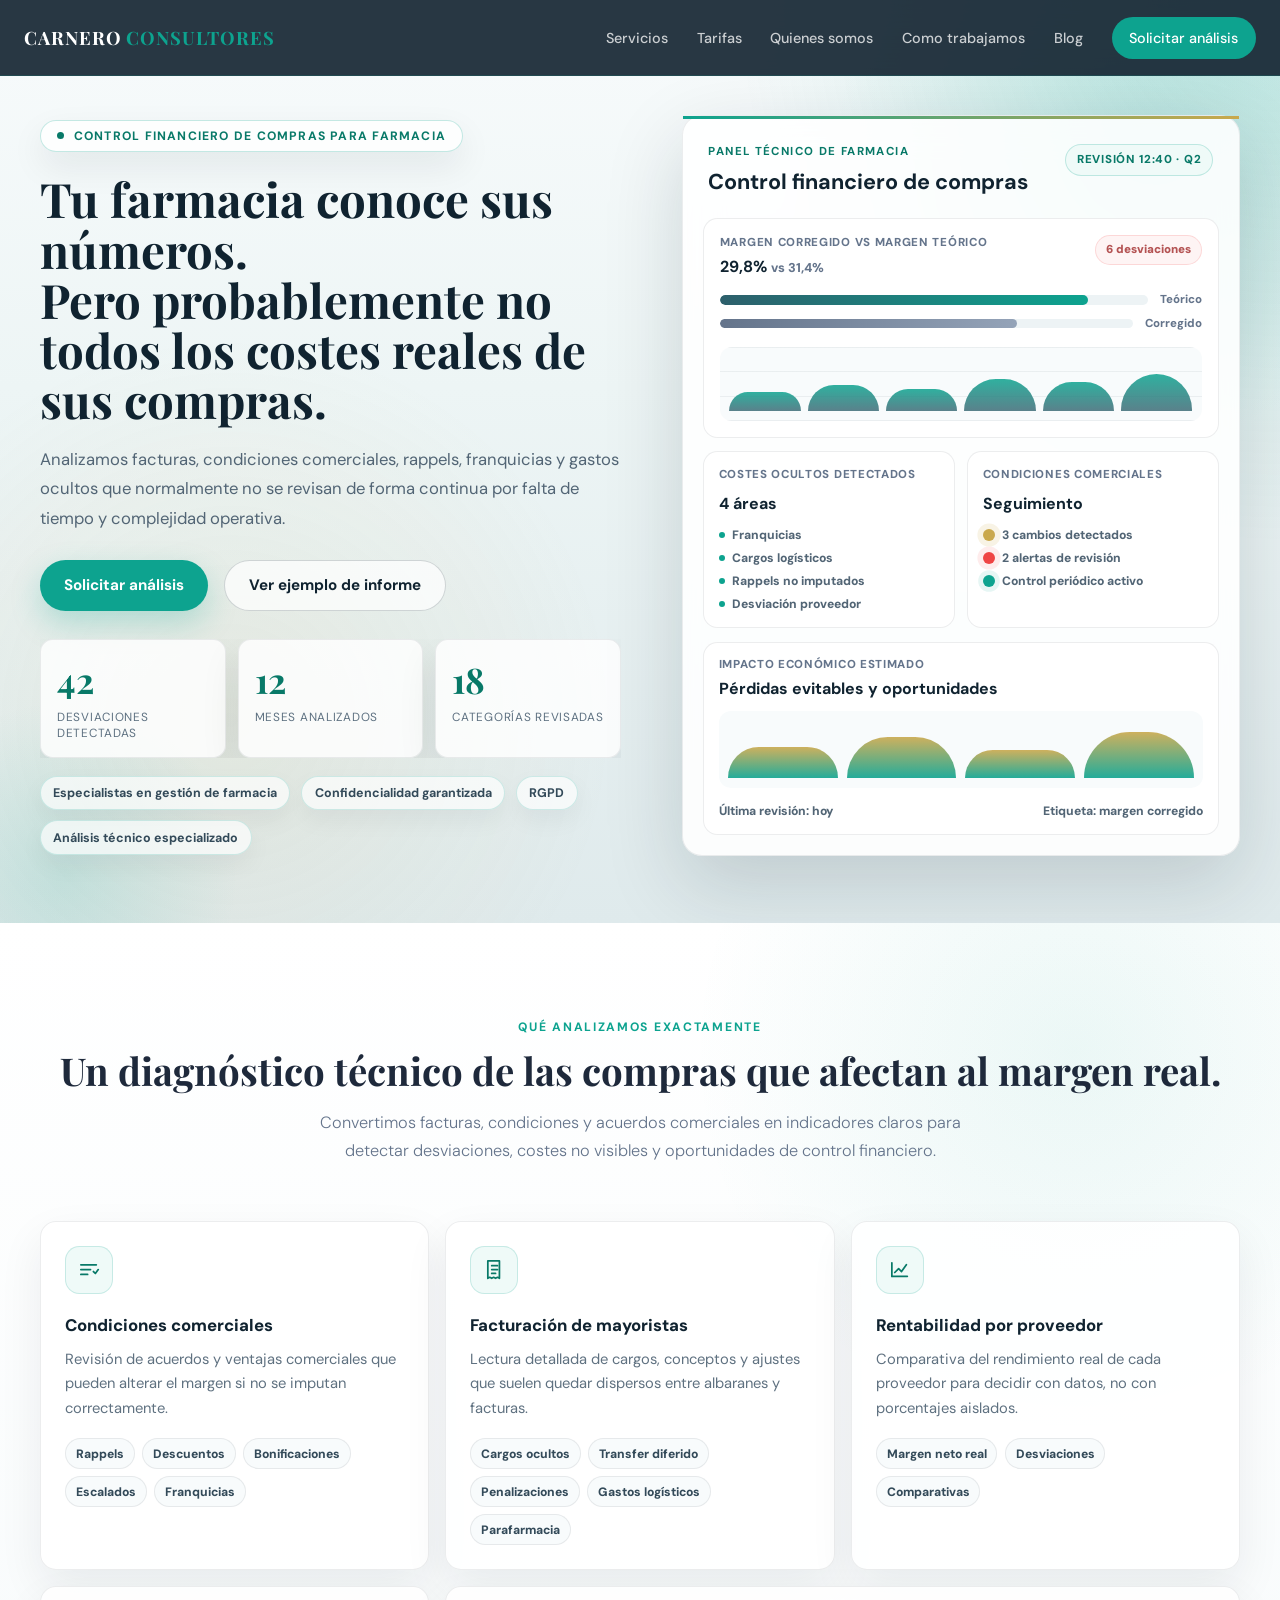
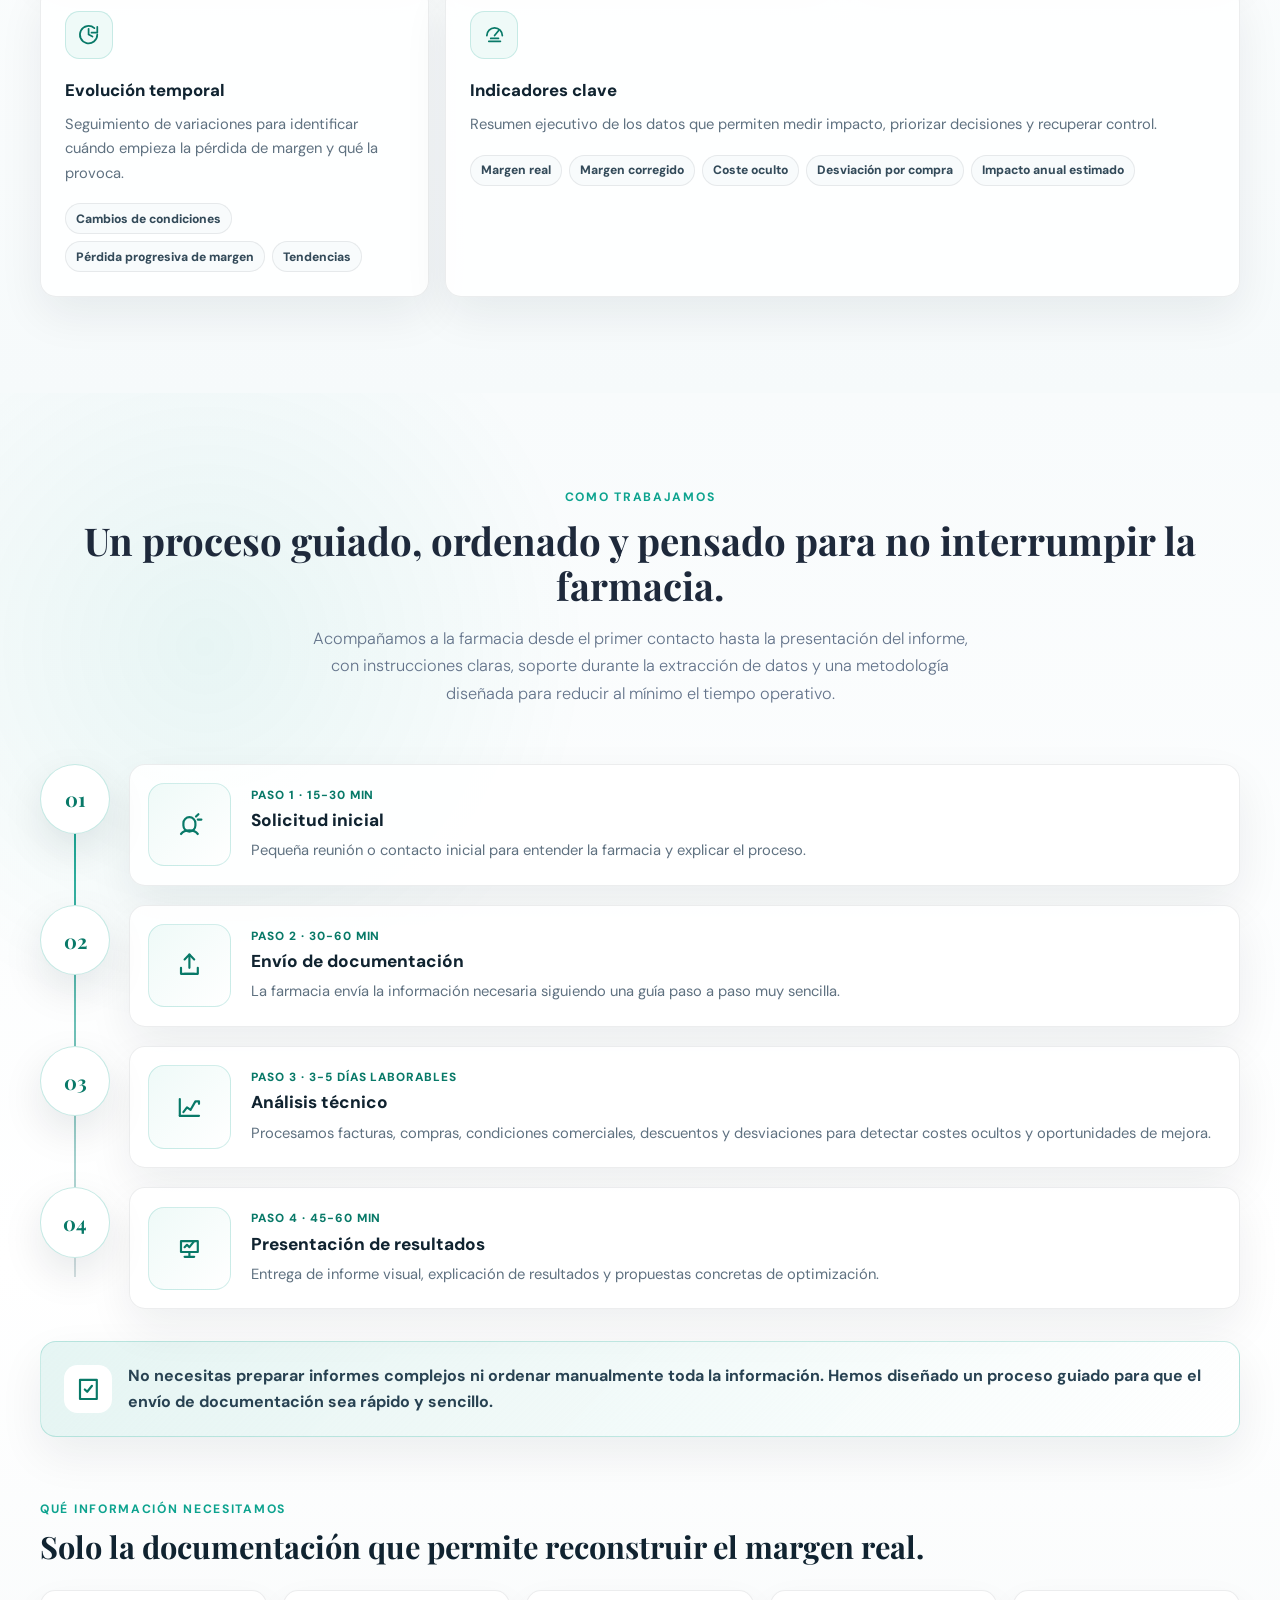
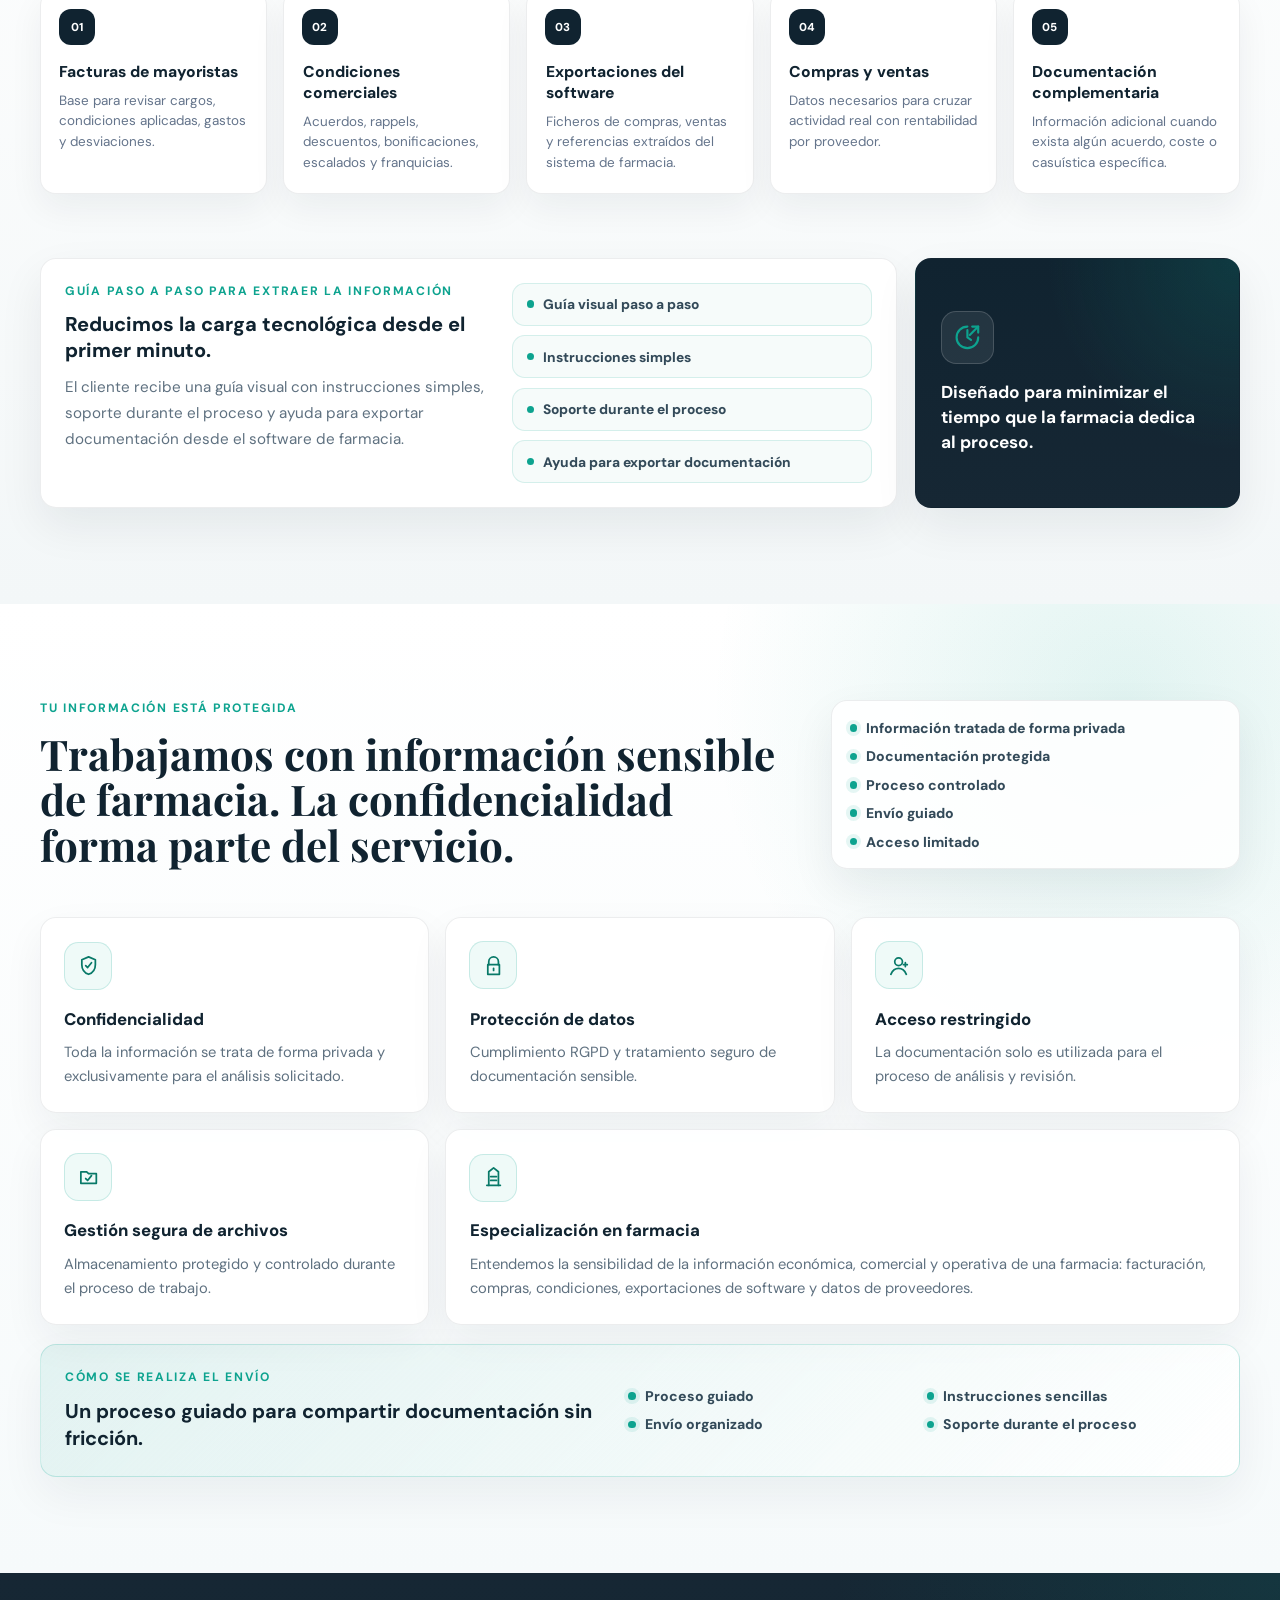
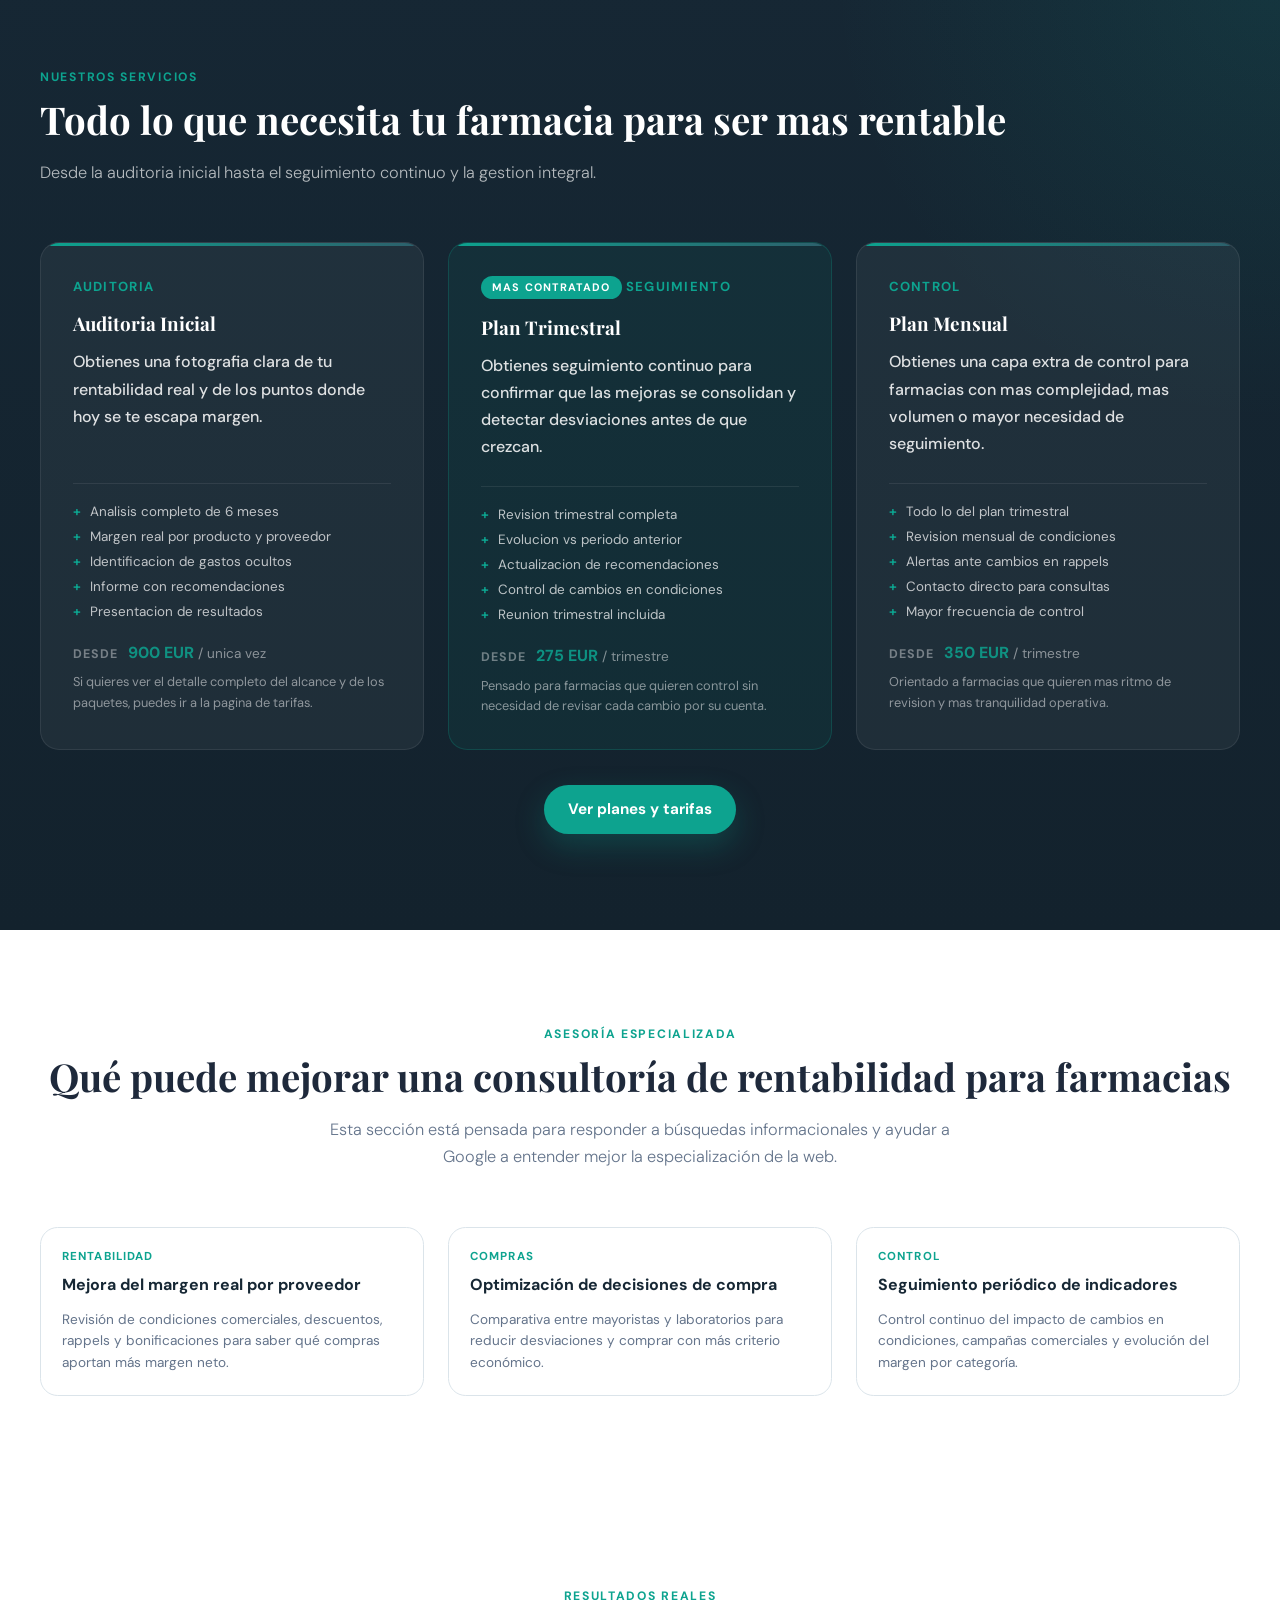
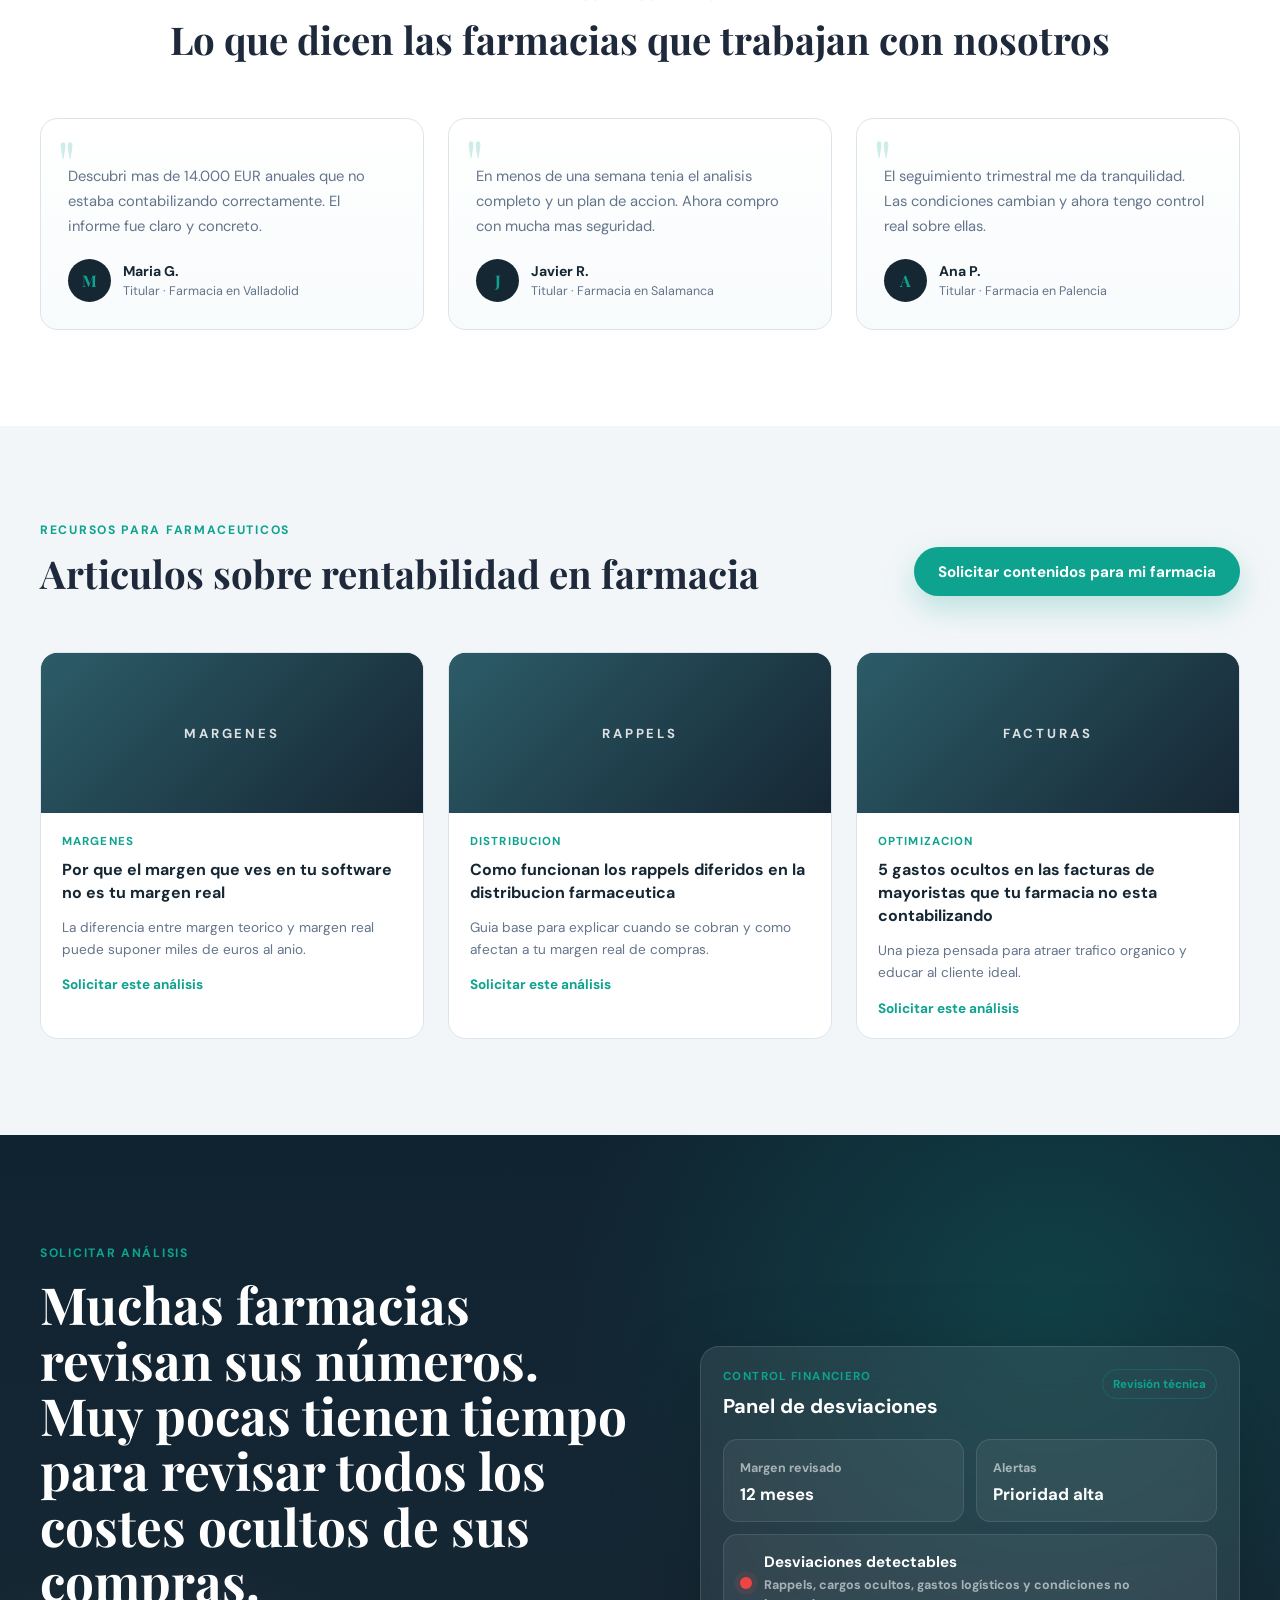
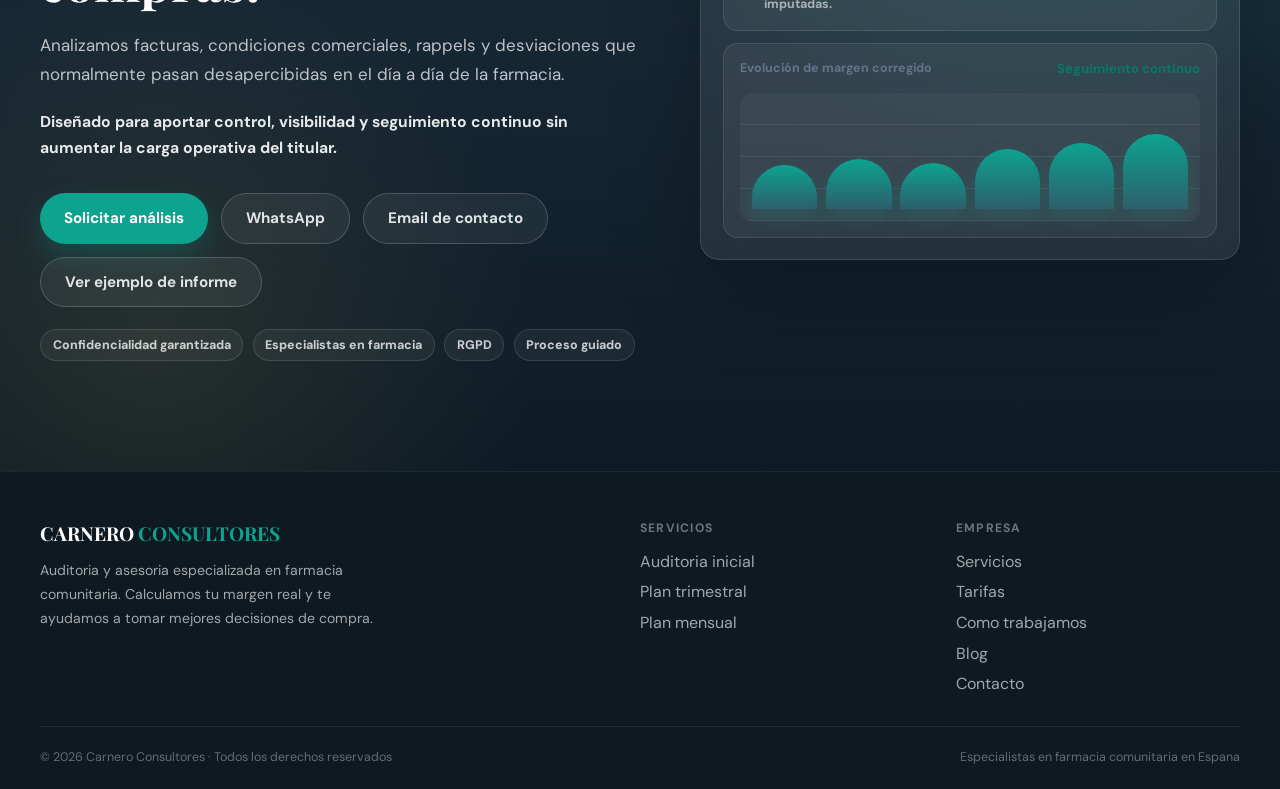
==== commit efd2eed7: "Mejora dashboard principal" ====
--- a/index.html
+++ b/index.html
@@ -135,67 +135,85 @@
           </div>
         </div>
 
-        <aside class="hero-dashboard reveal delay-3" aria-label="Dashboard de análisis de compras">
+        <aside class="hero-dashboard analysis-dashboard reveal delay-3" aria-label="Dashboard de análisis financiero de farmacia">
           <div class="dashboard-header">
             <div>
-              <div class="card-label">Panel técnico de rentabilidad</div>
-              <h2 class="card-title">Control de margen real</h2>
-            </div>
-            <span class="dashboard-status">Auditoría activa</span>
-          </div>
-
-          <div class="margin-comparison">
-            <div class="margin-card theoretical">
-              <span>Margen teórico</span>
-              <strong>31,4%</strong>
-            </div>
-            <div class="margin-card corrected">
-              <span>Margen corregido</span>
-              <strong>29,8%</strong>
-            </div>
-          </div>
-
-          <div class="dashboard-chart" aria-label="Evolución de rentabilidad">
-            <div class="chart-head">
-              <span>Evolución de rentabilidad</span>
-              <strong>+1,6 pt controlados</strong>
-            </div>
-            <div class="chart-bars">
-              <span style="--bar: 44%"></span>
-              <span style="--bar: 52%"></span>
-              <span style="--bar: 49%"></span>
-              <span style="--bar: 64%"></span>
-              <span style="--bar: 58%"></span>
-              <span style="--bar: 76%"></span>
-            </div>
-          </div>
-
-          <div class="dashboard-alerts">
-            <article>
-              <span class="alert-dot"></span>
+              <div class="card-label">Panel técnico de farmacia</div>
+              <h2 class="card-title">Control financiero de compras</h2>
+            </div>
+            <span class="dashboard-status">Revisión 12:40 · Q2</span>
+          </div>
+
+          <div class="dashboard-main-card">
+            <div class="dashboard-card-head">
               <div>
-                <strong>Alertas de desviaciones</strong>
-                <p>8 condiciones fuera de rango</p>
-              </div>
-            </article>
-            <article>
-              <span class="alert-dot gold"></span>
-              <div>
-                <strong>Rappels no imputados</strong>
-                <p>3.420 EUR pendientes de conciliación</p>
-              </div>
-            </article>
-          </div>
-
-          <div class="dashboard-grid">
-            <article>
-              <span>Costes ocultos detectados</span>
-              <strong>6.850 EUR</strong>
-            </article>
-            <article>
-              <span>Pérdidas evitables</span>
-              <strong>11.240 EUR</strong>
-            </article>
+                <span class="dashboard-kicker">Margen corregido vs margen teórico</span>
+                <strong>29,8% <small>vs 31,4%</small></strong>
+              </div>
+              <span class="dashboard-pill">6 desviaciones</span>
+            </div>
+            <div class="margin-visual">
+              <div class="margin-track">
+                <span style="--value: 86%"></span>
+                <em>Teórico</em>
+              </div>
+              <div class="margin-track corrected">
+                <span style="--value: 72%"></span>
+                <em>Corregido</em>
+              </div>
+            </div>
+            <div class="mini-line-chart" aria-hidden="true">
+              <span style="--point: 34%"></span>
+              <span style="--point: 48%"></span>
+              <span style="--point: 41%"></span>
+              <span style="--point: 58%"></span>
+              <span style="--point: 54%"></span>
+              <span style="--point: 68%"></span>
+            </div>
+          </div>
+
+          <div class="dashboard-card-grid">
+            <article class="dashboard-mini-card">
+              <div class="dashboard-card-head compact">
+                <span class="dashboard-kicker">Costes ocultos detectados</span>
+                <strong>4 áreas</strong>
+              </div>
+              <div class="cost-list">
+                <span>Franquicias</span>
+                <span>Cargos logísticos</span>
+                <span>Rappels no imputados</span>
+                <span>Desviación proveedor</span>
+              </div>
+            </article>
+
+            <article class="dashboard-mini-card">
+              <div class="dashboard-card-head compact">
+                <span class="dashboard-kicker">Condiciones comerciales</span>
+                <strong>Seguimiento</strong>
+              </div>
+              <div class="condition-alerts">
+                <span><i class="alert-dot gold"></i> 3 cambios detectados</span>
+                <span><i class="alert-dot"></i> 2 alertas de revisión</span>
+                <span><i class="status-dot"></i> Control periódico activo</span>
+              </div>
+            </article>
+          </div>
+
+          <div class="impact-card">
+            <div>
+              <span class="dashboard-kicker">Impacto económico estimado</span>
+              <strong>Pérdidas evitables y oportunidades</strong>
+            </div>
+            <div class="impact-bars" aria-hidden="true">
+              <span style="--bar: 54%"></span>
+              <span style="--bar: 72%"></span>
+              <span style="--bar: 48%"></span>
+              <span style="--bar: 80%"></span>
+            </div>
+            <div class="impact-meta">
+              <span>Última revisión: hoy</span>
+              <span>Etiqueta: margen corregido</span>
+            </div>
           </div>
         </aside>
       </div>
--- a/styles.css
+++ b/styles.css
@@ -652,6 +652,213 @@
   margin-top: 0.45rem;
   color: var(--white);
   font-size: 1.18rem;
+}
+
+.analysis-dashboard {
+  display: grid;
+  gap: 0.85rem;
+}
+
+.analysis-dashboard .dashboard-header {
+  padding-bottom: 0.55rem;
+}
+
+.dashboard-main-card,
+.dashboard-mini-card,
+.impact-card {
+  border: 1px solid rgba(16, 35, 48, 0.08);
+  border-radius: 0.9rem;
+  background: #ffffff;
+}
+
+.dashboard-main-card {
+  padding: 1rem;
+}
+
+.dashboard-card-head {
+  display: flex;
+  justify-content: space-between;
+  gap: 1rem;
+  align-items: start;
+}
+
+.dashboard-card-head.compact {
+  display: grid;
+  gap: 0.35rem;
+}
+
+.dashboard-kicker {
+  display: block;
+  color: #64748b;
+  font-size: 0.72rem;
+  font-weight: 800;
+  letter-spacing: 0.06em;
+  text-transform: uppercase;
+}
+
+.dashboard-card-head strong,
+.impact-card strong {
+  display: block;
+  margin-top: 0.35rem;
+  color: #102330;
+  font-size: 1rem;
+}
+
+.dashboard-card-head strong small {
+  color: #64748b;
+  font-size: 0.8rem;
+  font-weight: 800;
+}
+
+.dashboard-pill {
+  flex: 0 0 auto;
+  padding: 0.38rem 0.62rem;
+  border: 1px solid rgba(239, 68, 68, 0.16);
+  border-radius: 999px;
+  background: rgba(239, 68, 68, 0.06);
+  color: #b45353;
+  font-size: 0.72rem;
+  font-weight: 900;
+}
+
+.margin-visual {
+  display: grid;
+  gap: 0.55rem;
+  margin-top: 0.95rem;
+}
+
+.margin-track {
+  display: grid;
+  grid-template-columns: 1fr auto;
+  gap: 0.75rem;
+  align-items: center;
+}
+
+.margin-track span {
+  position: relative;
+  height: 0.62rem;
+  overflow: hidden;
+  border-radius: 999px;
+  background: #edf3f5;
+}
+
+.margin-track span::before {
+  content: "";
+  position: absolute;
+  inset: 0 auto 0 0;
+  width: var(--value);
+  border-radius: inherit;
+  background: linear-gradient(90deg, #2d5f6b, var(--accent));
+}
+
+.margin-track.corrected span::before {
+  background: linear-gradient(90deg, #64748b, #94a3b8);
+}
+
+.margin-track em {
+  color: #64748b;
+  font-size: 0.72rem;
+  font-style: normal;
+  font-weight: 800;
+}
+
+.mini-line-chart {
+  display: grid;
+  grid-template-columns: repeat(6, 1fr);
+  align-items: end;
+  gap: 0.45rem;
+  height: 4.6rem;
+  margin-top: 1rem;
+  padding: 0.6rem;
+  border-radius: 0.75rem;
+  background:
+    repeating-linear-gradient(to top, rgba(16, 35, 48, 0.06) 0 1px, transparent 1px 33%),
+    #f8fbfc;
+}
+
+.mini-line-chart span {
+  height: var(--point);
+  border-radius: 999px 999px 0.25rem 0.25rem;
+  background: linear-gradient(180deg, rgba(13, 163, 143, 0.85), rgba(45, 95, 107, 0.78));
+}
+
+.dashboard-card-grid {
+  display: grid;
+  grid-template-columns: repeat(2, minmax(0, 1fr));
+  gap: 0.75rem;
+}
+
+.dashboard-mini-card,
+.impact-card {
+  padding: 0.92rem;
+}
+
+.cost-list,
+.condition-alerts {
+  display: grid;
+  gap: 0.42rem;
+  margin-top: 0.78rem;
+}
+
+.cost-list span,
+.condition-alerts span,
+.impact-meta span {
+  display: flex;
+  align-items: center;
+  gap: 0.45rem;
+  color: #526575;
+  font-size: 0.76rem;
+  font-weight: 800;
+  line-height: 1.35;
+}
+
+.cost-list span::before {
+  content: "";
+  width: 0.38rem;
+  height: 0.38rem;
+  border-radius: 50%;
+  background: var(--accent);
+  flex: 0 0 auto;
+}
+
+.status-dot {
+  width: 0.75rem;
+  height: 0.75rem;
+  border-radius: 50%;
+  background: var(--accent);
+  box-shadow: 0 0 0 0.3rem rgba(13, 163, 143, 0.1);
+  flex: 0 0 auto;
+}
+
+.impact-card {
+  display: grid;
+  gap: 0.75rem;
+}
+
+.impact-bars {
+  display: grid;
+  grid-template-columns: repeat(4, 1fr);
+  align-items: end;
+  gap: 0.55rem;
+  height: 4.8rem;
+  padding: 0.6rem;
+  border-radius: 0.75rem;
+  background: #f8fbfc;
+}
+
+.impact-bars span {
+  height: var(--bar);
+  border-radius: 999px 999px 0.25rem 0.25rem;
+  background: linear-gradient(180deg, #c9a84c, #0da38f);
+  opacity: 0.9;
+}
+
+.impact-meta {
+  display: flex;
+  flex-wrap: wrap;
+  justify-content: space-between;
+  gap: 0.5rem;
+  padding-top: 0.2rem;
 }
 
 .analysis-section {
@@ -2907,6 +3114,7 @@
   .hero-stats,
   .margin-comparison,
   .dashboard-grid,
+  .dashboard-card-grid,
   .analysis-grid,
   .pv-comparison,
   .form-row {
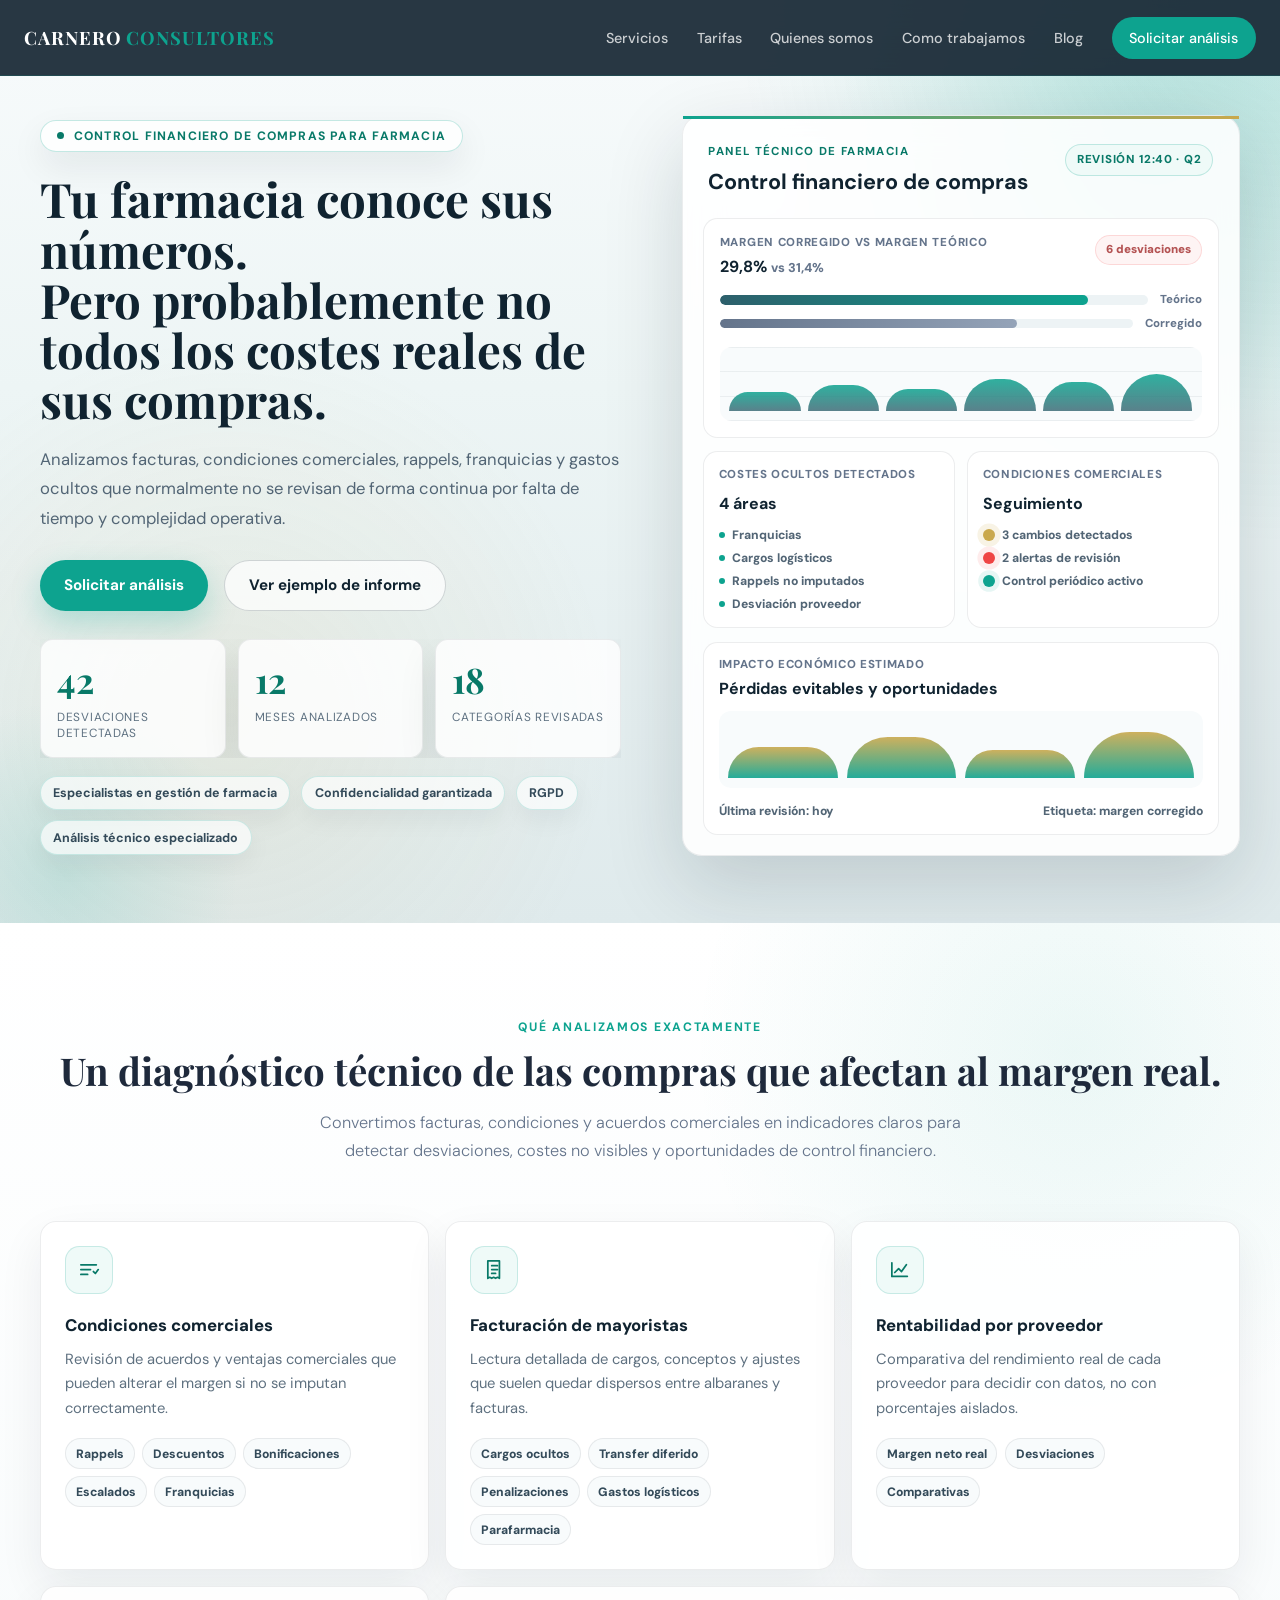
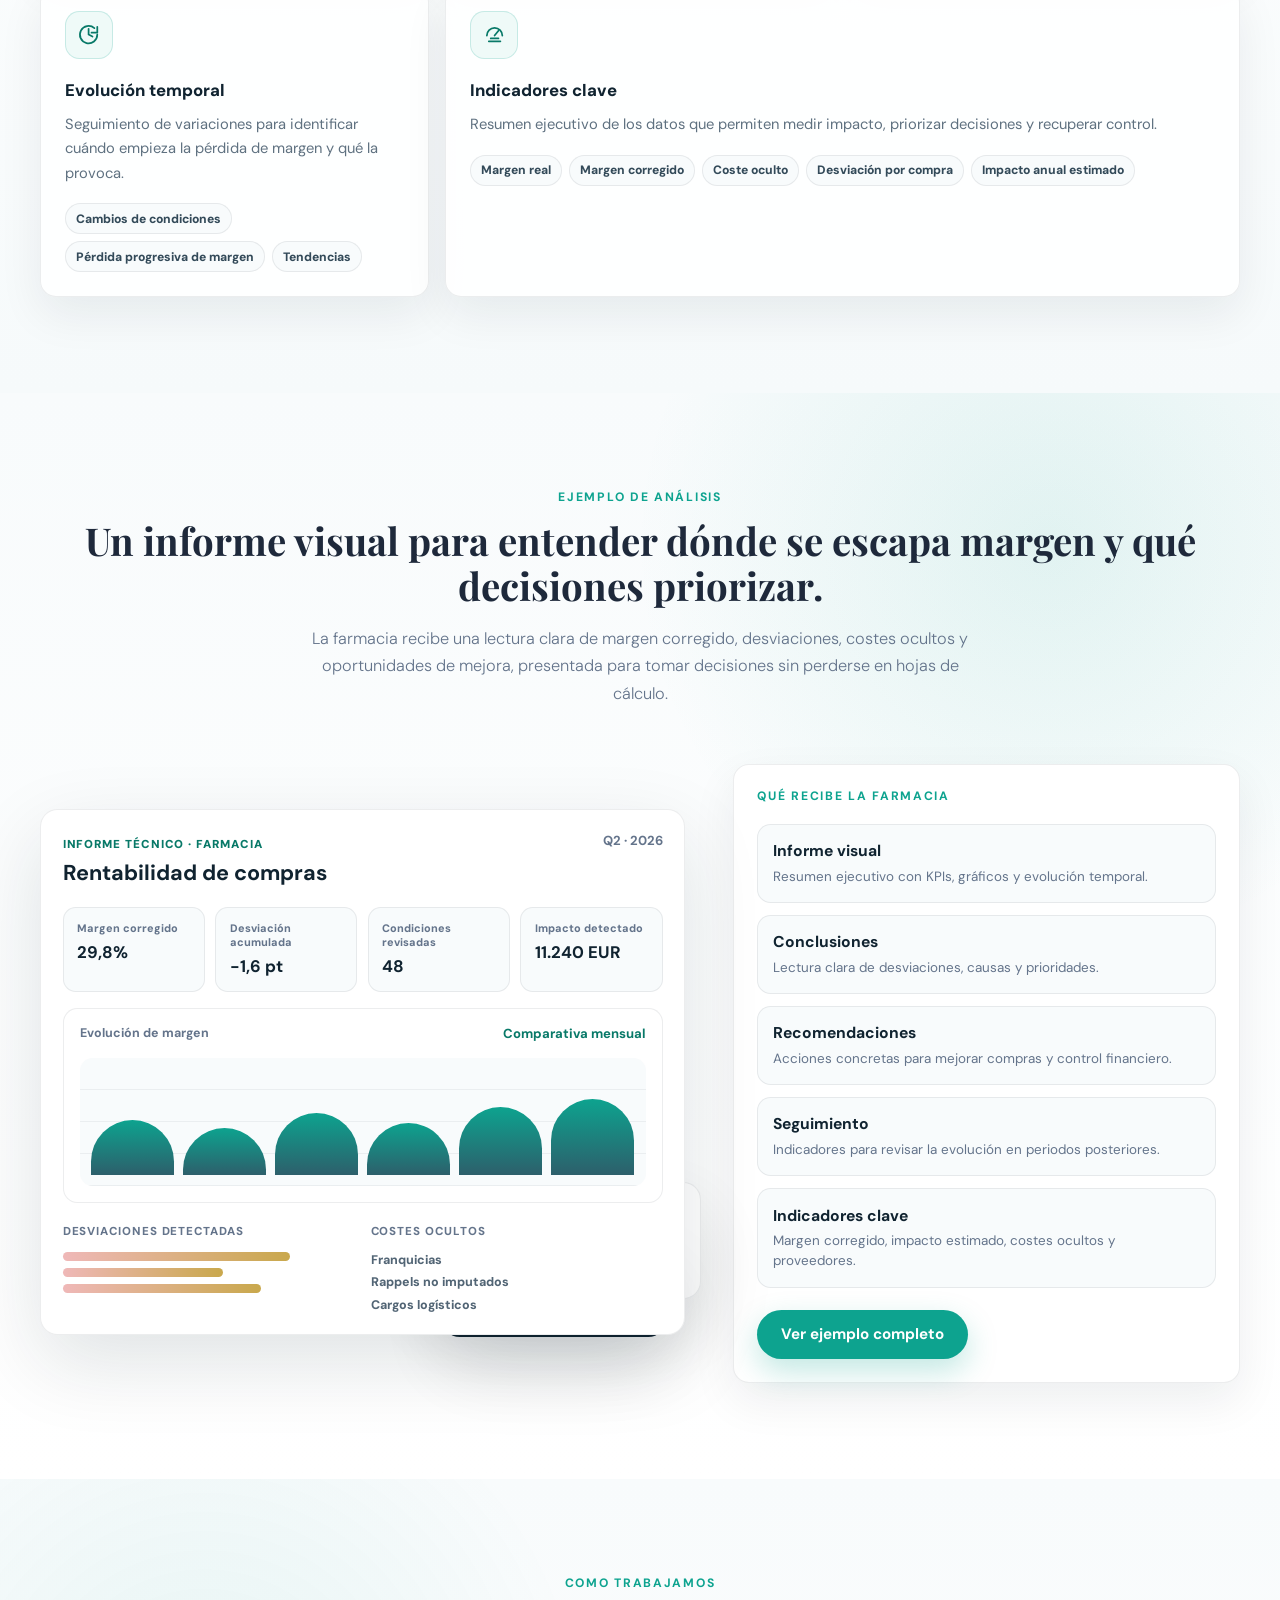
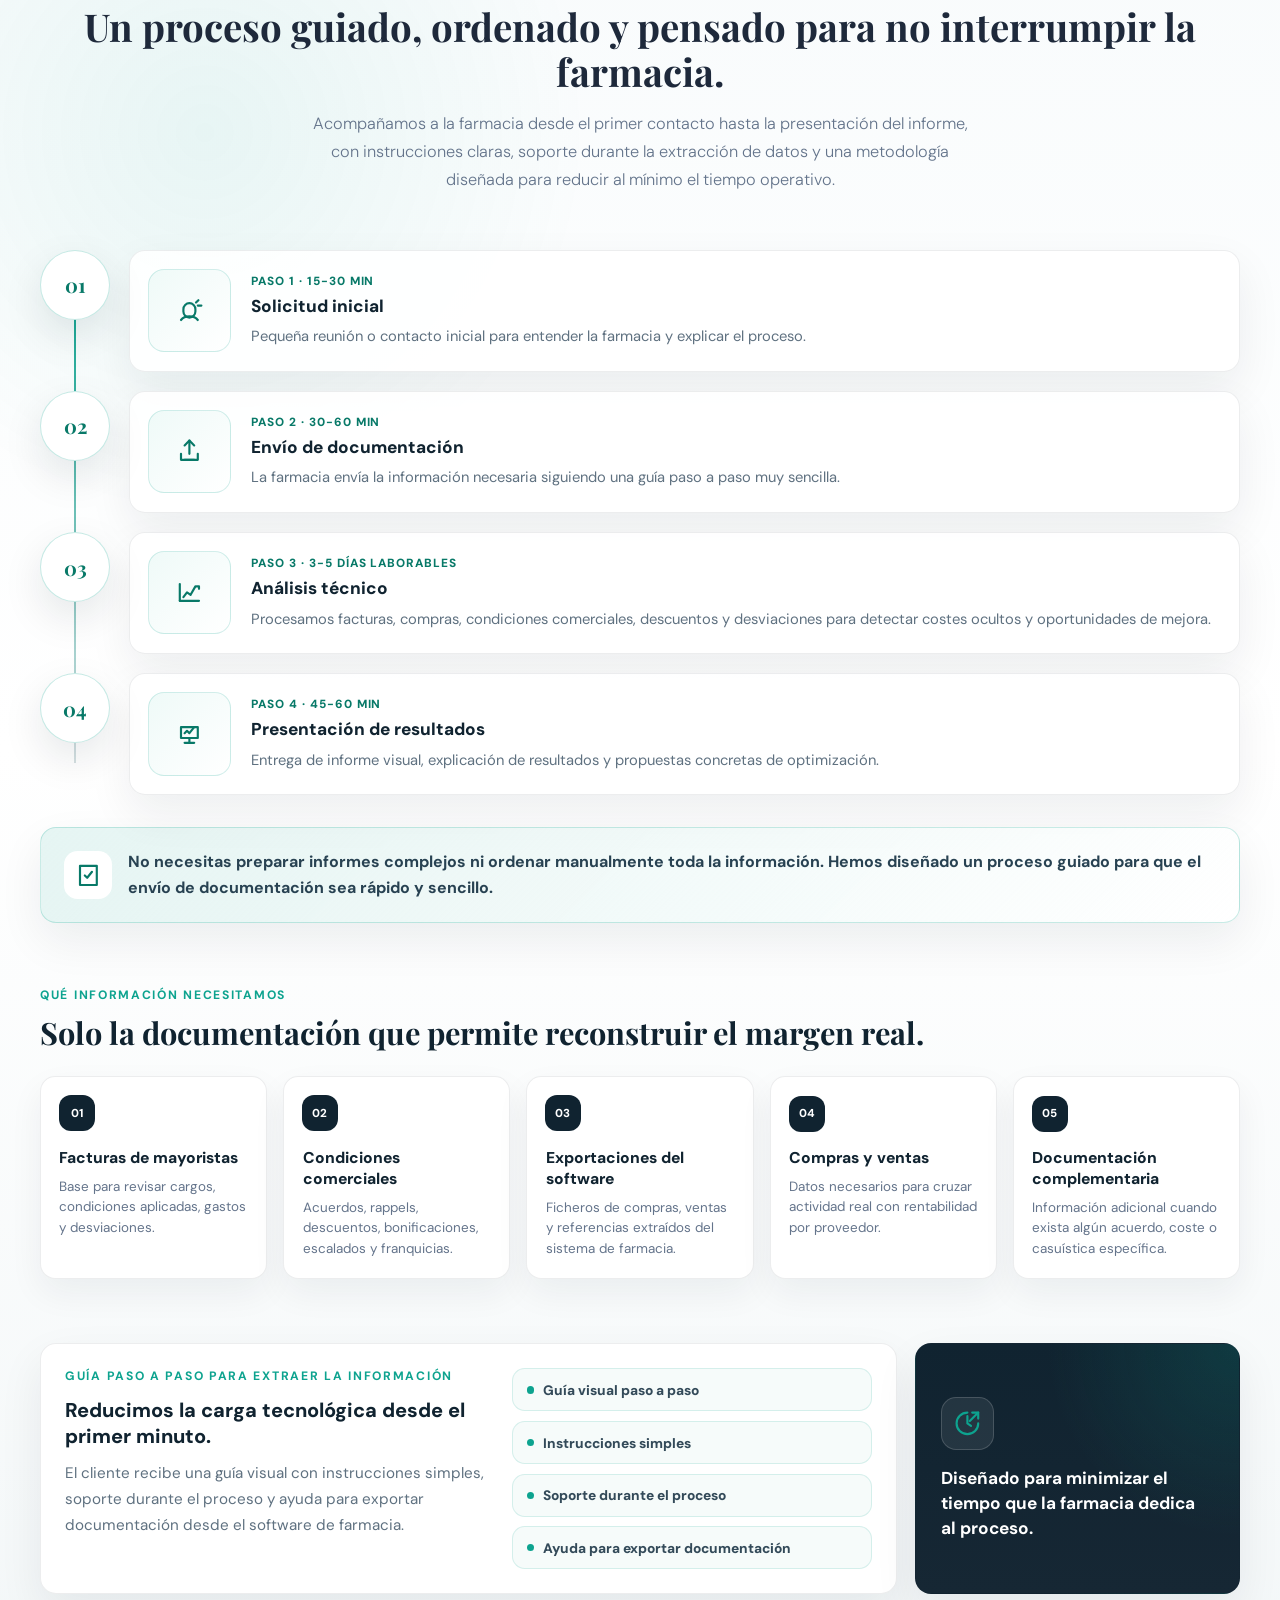
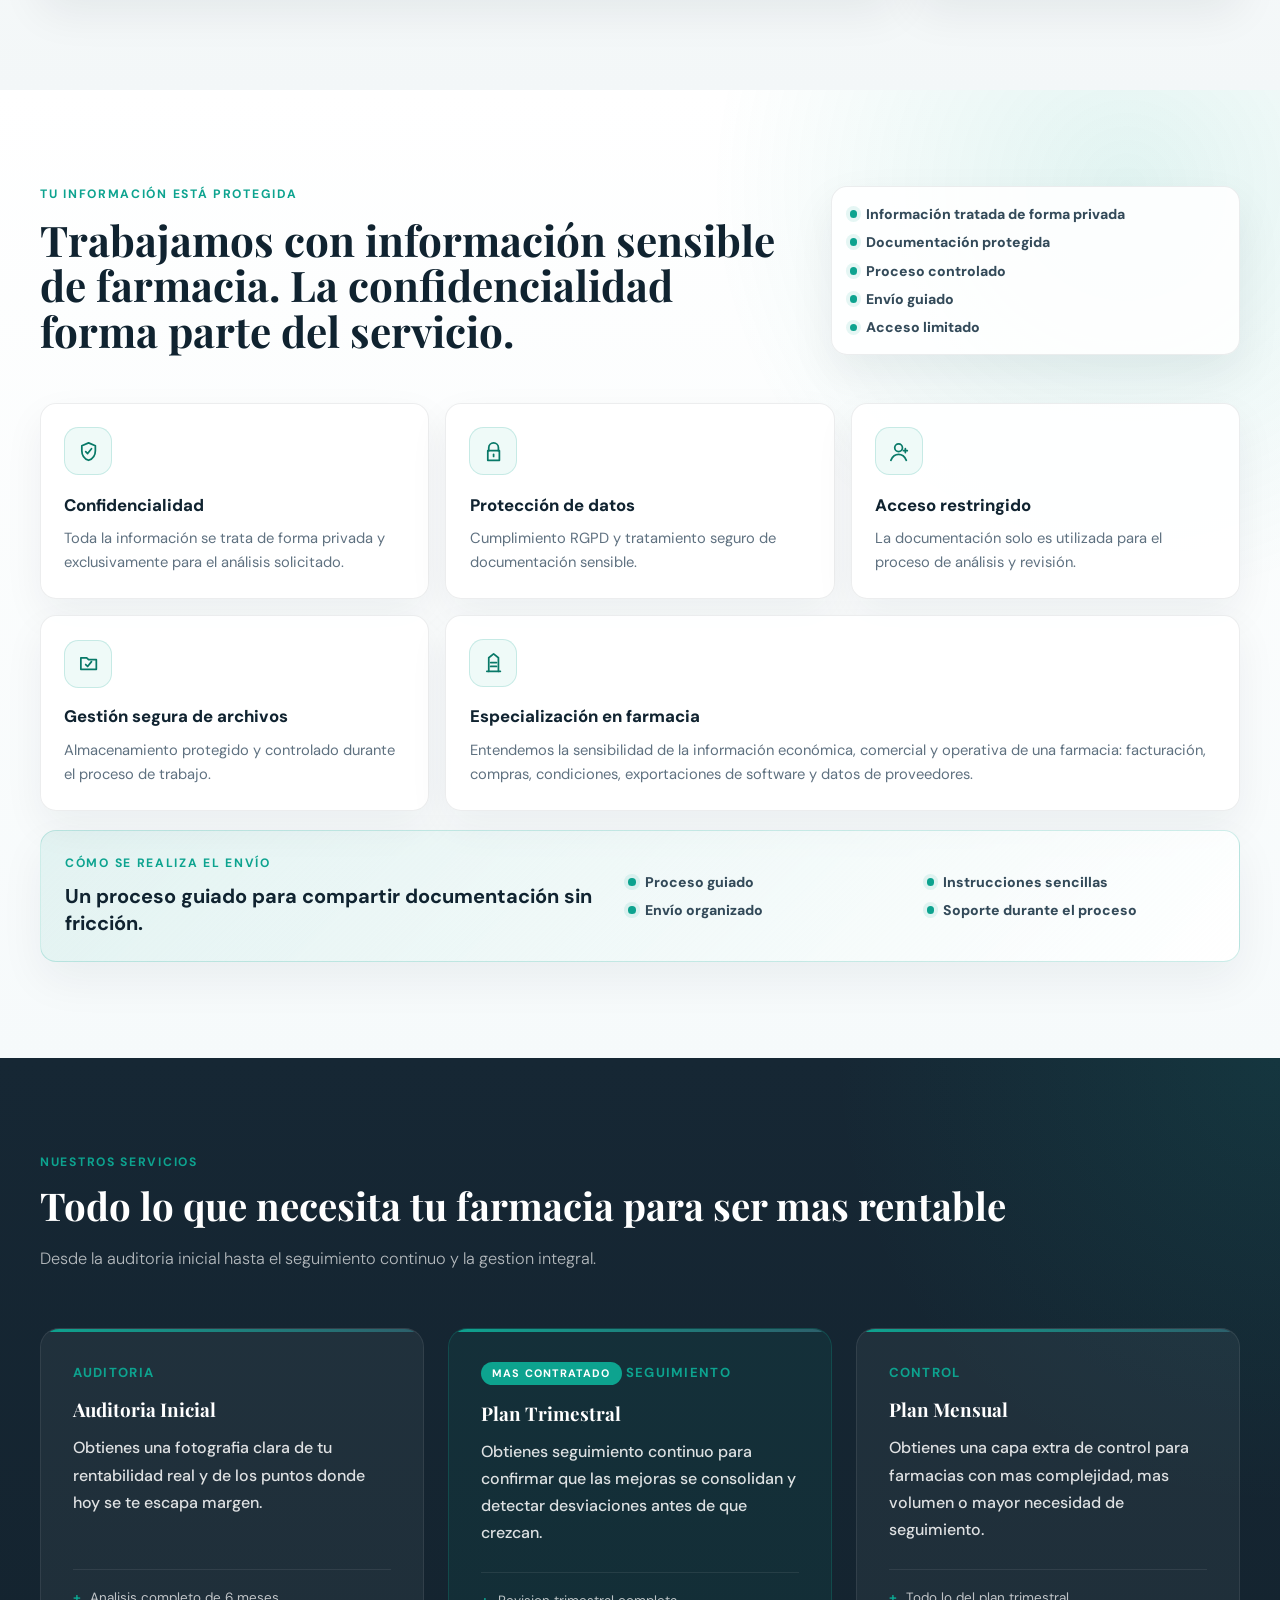
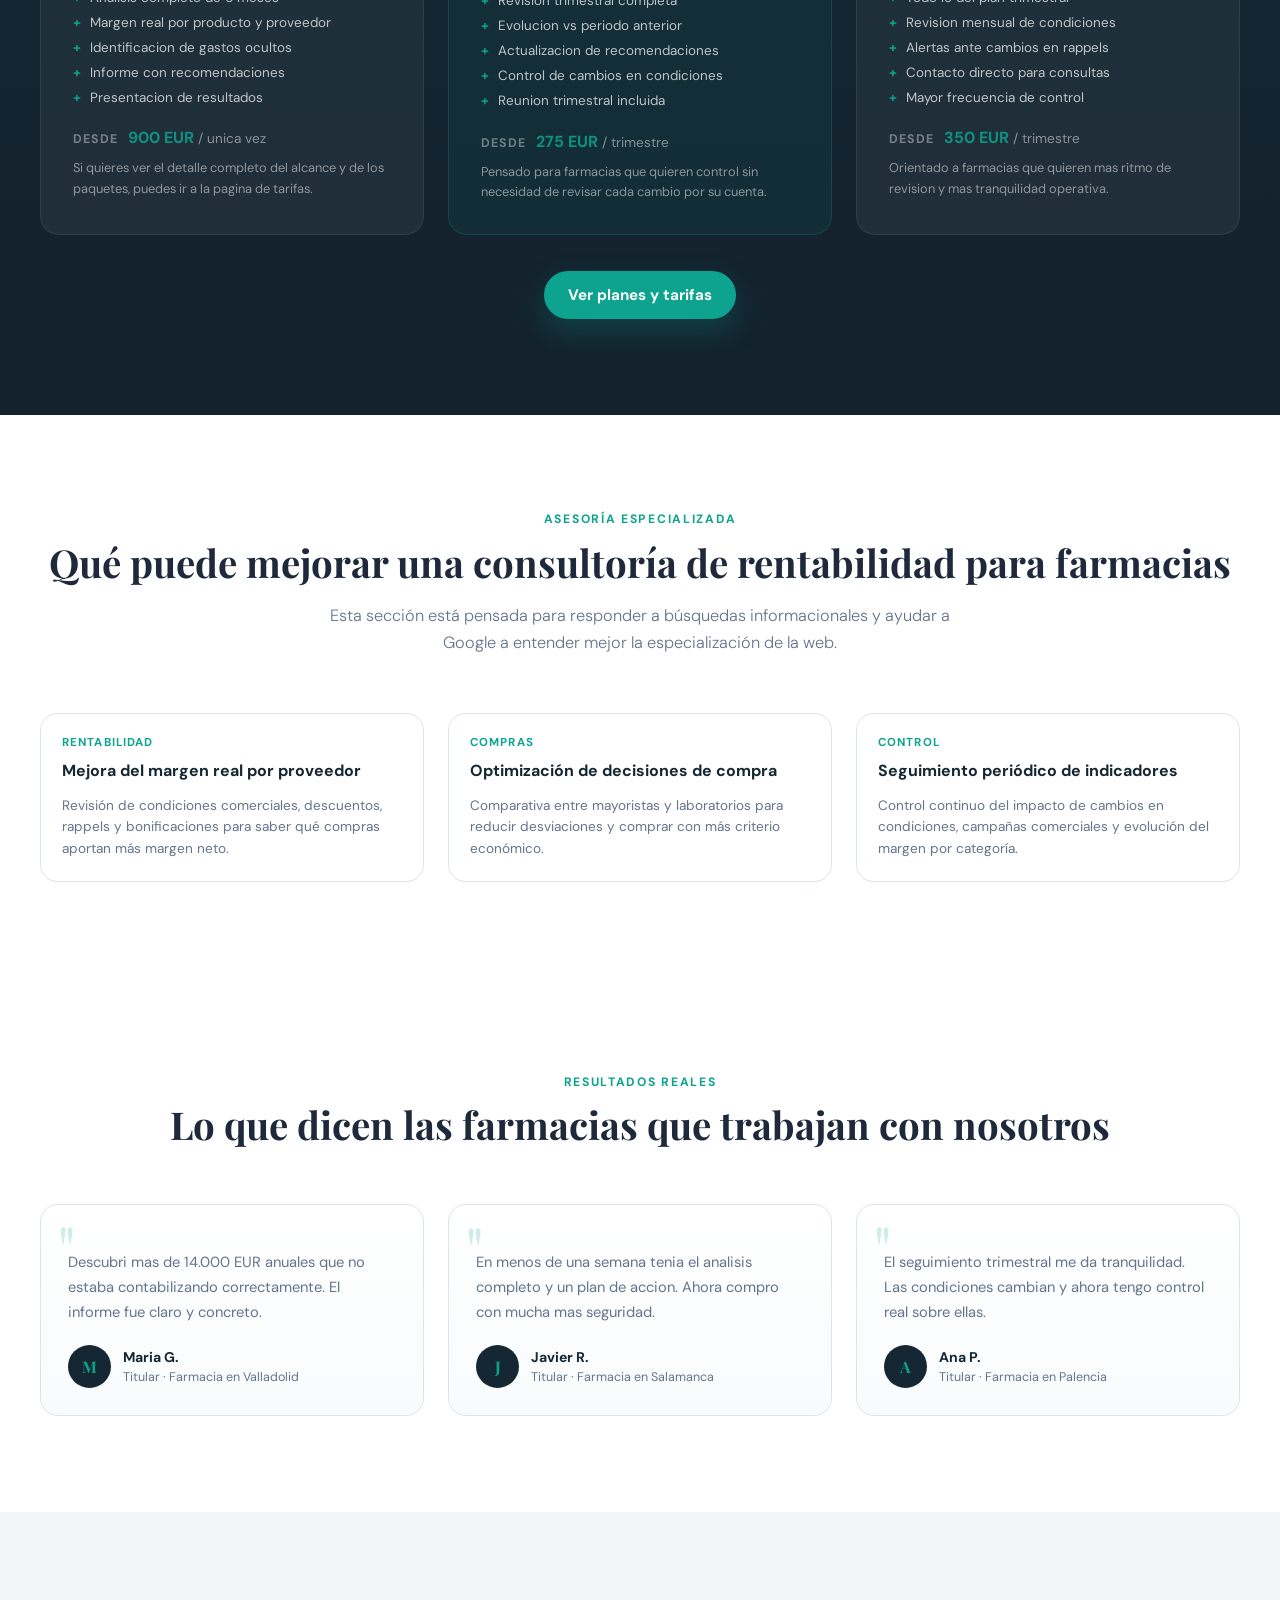
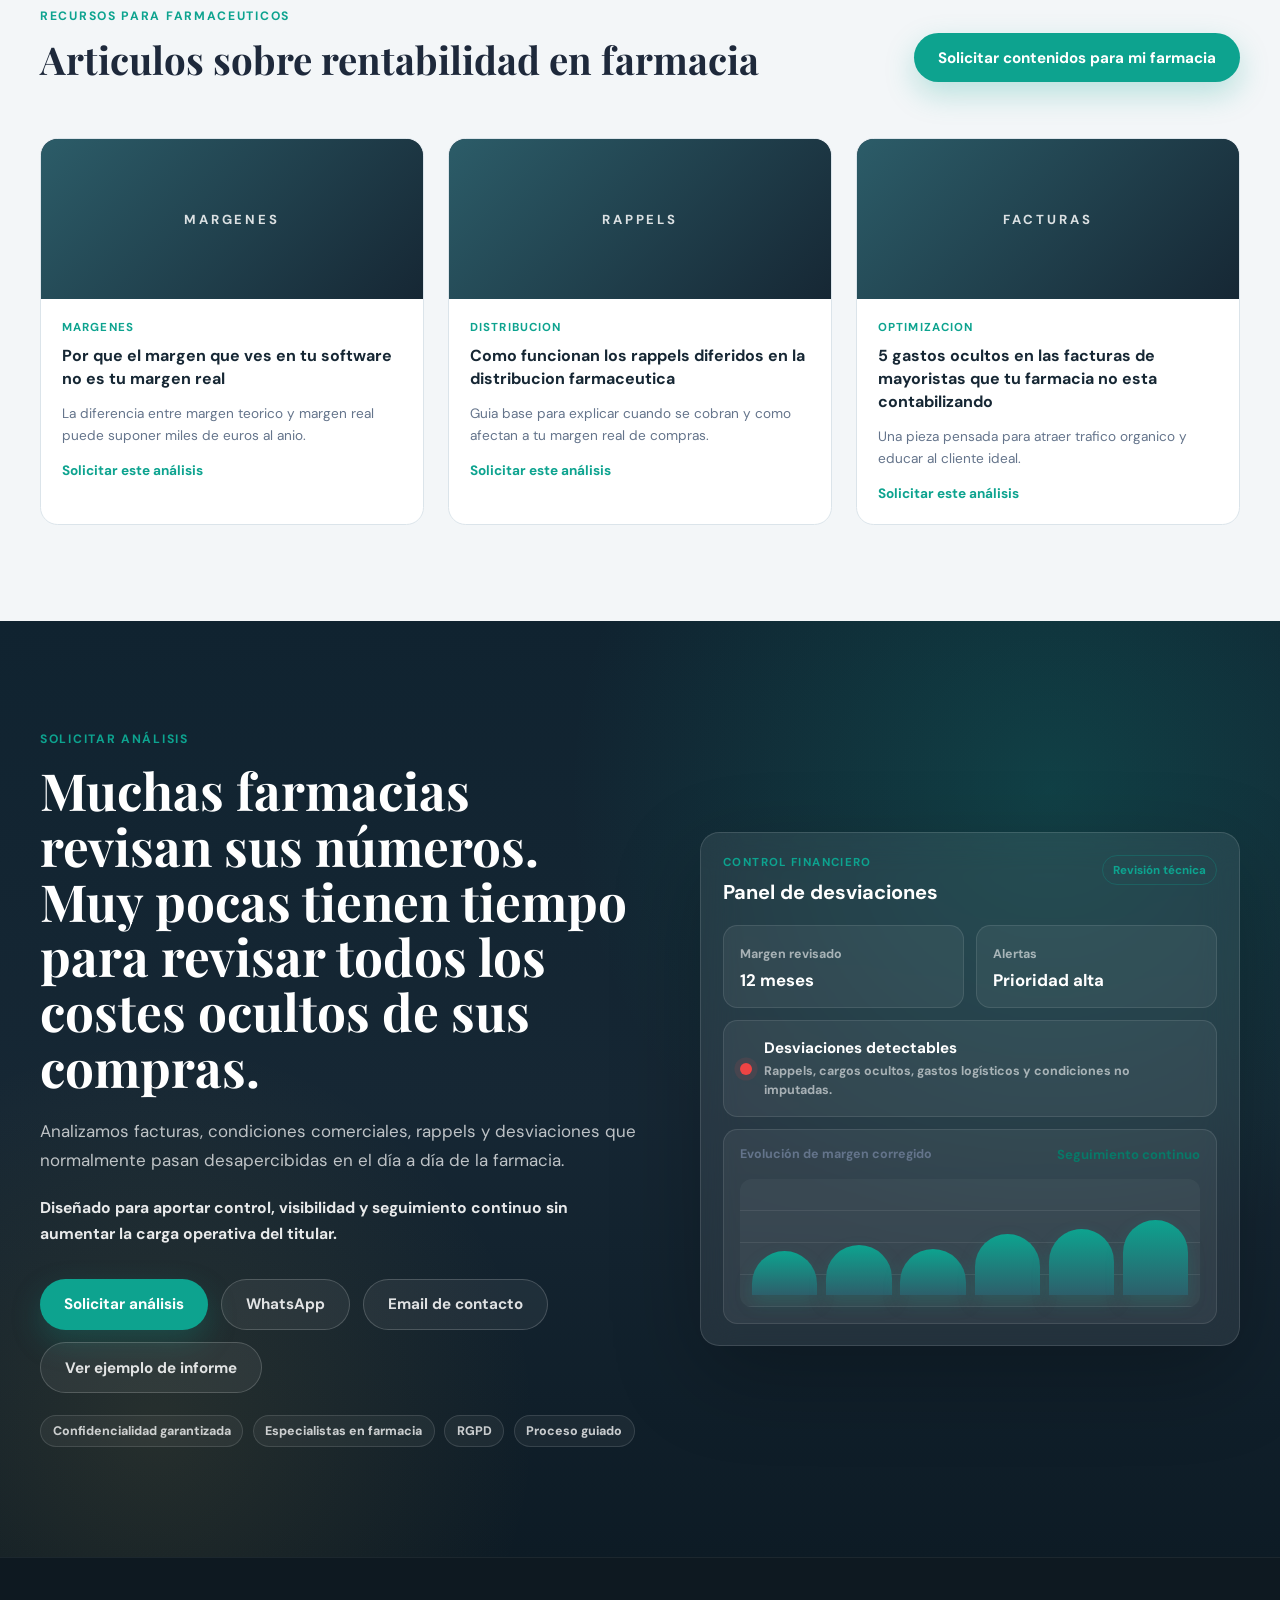
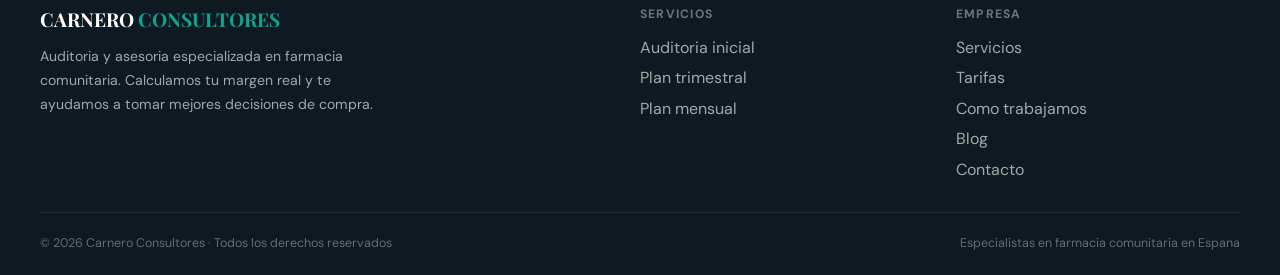
==== commit b59d102c: "Añade ejemplo de análisis" ====
--- a/index.html
+++ b/index.html
@@ -324,6 +324,127 @@
       </div>
     </section>
 
+    <section id="ejemplo-analisis" class="section report-preview-section">
+      <div class="container">
+        <div class="section-header centered">
+          <div class="section-eyebrow">Ejemplo de análisis</div>
+          <h2 class="section-title">Un informe visual para entender dónde se escapa margen y qué decisiones priorizar.</h2>
+          <p class="section-subtitle">
+            La farmacia recibe una lectura clara de margen corregido, desviaciones, costes ocultos y oportunidades de mejora,
+            presentada para tomar decisiones sin perderse en hojas de cálculo.
+          </p>
+        </div>
+
+        <div class="report-preview-grid">
+          <div class="report-stack scroll-reveal" aria-label="Vista previa de informe profesional">
+            <article class="report-page report-page-main">
+              <div class="report-page-header">
+                <div>
+                  <span>Informe técnico · Farmacia</span>
+                  <h3>Rentabilidad de compras</h3>
+                </div>
+                <strong>Q2 · 2026</strong>
+              </div>
+
+              <div class="report-kpis">
+                <div>
+                  <span>Margen corregido</span>
+                  <strong>29,8%</strong>
+                </div>
+                <div>
+                  <span>Desviación acumulada</span>
+                  <strong>-1,6 pt</strong>
+                </div>
+                <div>
+                  <span>Condiciones revisadas</span>
+                  <strong>48</strong>
+                </div>
+                <div>
+                  <span>Impacto detectado</span>
+                  <strong>11.240 EUR</strong>
+                </div>
+              </div>
+
+              <div class="report-chart-block">
+                <div class="chart-head">
+                  <span>Evolución de margen</span>
+                  <strong>Comparativa mensual</strong>
+                </div>
+                <div class="report-line-chart" aria-hidden="true">
+                  <span style="--point: 52%"></span>
+                  <span style="--point: 44%"></span>
+                  <span style="--point: 58%"></span>
+                  <span style="--point: 49%"></span>
+                  <span style="--point: 64%"></span>
+                  <span style="--point: 72%"></span>
+                </div>
+              </div>
+
+              <div class="report-bottom-grid">
+                <div>
+                  <span class="report-label">Desviaciones detectadas</span>
+                  <div class="report-bars">
+                    <span style="--bar: 78%"></span>
+                    <span style="--bar: 55%"></span>
+                    <span style="--bar: 68%"></span>
+                  </div>
+                </div>
+                <div>
+                  <span class="report-label">Costes ocultos</span>
+                  <ul class="report-mini-list">
+                    <li>Franquicias</li>
+                    <li>Rappels no imputados</li>
+                    <li>Cargos logísticos</li>
+                  </ul>
+                </div>
+              </div>
+            </article>
+
+            <article class="report-page report-page-side">
+              <span>Análisis por proveedor</span>
+              <div class="provider-lines">
+                <i style="--line: 82%"></i>
+                <i style="--line: 61%"></i>
+                <i style="--line: 74%"></i>
+              </div>
+            </article>
+
+            <article class="report-page report-page-side second">
+              <span>Oportunidades de mejora</span>
+              <strong>5 prioridades</strong>
+            </article>
+          </div>
+
+          <div class="report-value-panel">
+            <div class="section-eyebrow">Qué recibe la farmacia</div>
+            <div class="report-deliverables">
+              <article class="scroll-reveal">
+                <h3>Informe visual</h3>
+                <p>Resumen ejecutivo con KPIs, gráficos y evolución temporal.</p>
+              </article>
+              <article class="scroll-reveal">
+                <h3>Conclusiones</h3>
+                <p>Lectura clara de desviaciones, causas y prioridades.</p>
+              </article>
+              <article class="scroll-reveal">
+                <h3>Recomendaciones</h3>
+                <p>Acciones concretas para mejorar compras y control financiero.</p>
+              </article>
+              <article class="scroll-reveal">
+                <h3>Seguimiento</h3>
+                <p>Indicadores para revisar la evolución en periodos posteriores.</p>
+              </article>
+              <article class="scroll-reveal">
+                <h3>Indicadores clave</h3>
+                <p>Margen corregido, impacto estimado, costes ocultos y proveedores.</p>
+              </article>
+            </div>
+            <a href="#contacto" class="btn btn-primary">Ver ejemplo completo</a>
+          </div>
+        </div>
+      </div>
+    </section>
+
     <section id="como-funciona" class="section process-section">
       <div class="container">
         <div class="section-header centered">
--- a/styles.css
+++ b/styles.css
@@ -958,6 +958,242 @@
   color: #334a59;
   font-size: 0.76rem;
   font-weight: 800;
+}
+
+.report-preview-section {
+  position: relative;
+  overflow: hidden;
+  background:
+    radial-gradient(circle at 82% 14%, rgba(13, 163, 143, 0.1), transparent 26rem),
+    linear-gradient(180deg, #f8fbfc 0%, #ffffff 100%);
+}
+
+.report-preview-grid {
+  display: grid;
+  grid-template-columns: minmax(0, 1.12fr) minmax(22rem, 0.88fr);
+  gap: 3rem;
+  align-items: center;
+}
+
+.report-stack {
+  position: relative;
+  min-height: 33rem;
+}
+
+.report-page {
+  border: 1px solid rgba(16, 35, 48, 0.08);
+  border-radius: 1.1rem;
+  background: #ffffff;
+  box-shadow: 0 28px 80px rgba(12, 29, 43, 0.12);
+}
+
+.report-page-main {
+  position: relative;
+  z-index: 2;
+  width: min(100%, 42rem);
+  padding: 1.35rem;
+}
+
+.report-page-side {
+  position: absolute;
+  right: 0;
+  bottom: 2.4rem;
+  z-index: 1;
+  width: 17rem;
+  padding: 1rem;
+  transform: translateX(1rem);
+}
+
+.report-page-side.second {
+  right: 2.2rem;
+  bottom: 0;
+  width: 14rem;
+  background: #102330;
+  color: var(--white);
+}
+
+.report-page-side span,
+.report-label {
+  color: #64748b;
+  font-size: 0.72rem;
+  font-weight: 800;
+  letter-spacing: 0.08em;
+  text-transform: uppercase;
+}
+
+.report-page-side.second span {
+  color: rgba(255, 255, 255, 0.62);
+}
+
+.report-page-side.second strong {
+  display: block;
+  margin-top: 0.5rem;
+  color: var(--white);
+  font-size: 1.25rem;
+}
+
+.report-page-header,
+.report-bottom-grid {
+  display: grid;
+  grid-template-columns: 1fr auto;
+  gap: 1rem;
+  align-items: start;
+}
+
+.report-page-header span {
+  color: #087968;
+  font-size: 0.72rem;
+  font-weight: 900;
+  letter-spacing: 0.08em;
+  text-transform: uppercase;
+}
+
+.report-page-header h3 {
+  margin-top: 0.35rem;
+  color: #102330;
+  font-family: "DM Sans", sans-serif;
+  font-size: 1.35rem;
+}
+
+.report-page-header strong {
+  color: #64748b;
+  font-size: 0.82rem;
+}
+
+.report-kpis {
+  display: grid;
+  grid-template-columns: repeat(4, 1fr);
+  gap: 0.65rem;
+  margin-top: 1.25rem;
+}
+
+.report-kpis div {
+  padding: 0.85rem;
+  border: 1px solid rgba(16, 35, 48, 0.08);
+  border-radius: 0.8rem;
+  background: #f8fbfc;
+}
+
+.report-kpis span {
+  display: block;
+  color: #64748b;
+  font-size: 0.68rem;
+  font-weight: 800;
+}
+
+.report-kpis strong {
+  display: block;
+  margin-top: 0.38rem;
+  color: #102330;
+  font-size: 1.05rem;
+}
+
+.report-chart-block {
+  margin-top: 1rem;
+  padding: 1rem;
+  border: 1px solid rgba(16, 35, 48, 0.08);
+  border-radius: 0.9rem;
+  background: #ffffff;
+}
+
+.report-line-chart {
+  display: grid;
+  grid-template-columns: repeat(6, 1fr);
+  align-items: end;
+  gap: 0.55rem;
+  height: 8rem;
+  margin-top: 1rem;
+  padding: 0.7rem;
+  border-radius: 0.8rem;
+  background:
+    repeating-linear-gradient(to top, rgba(16, 35, 48, 0.06) 0 1px, transparent 1px 25%),
+    #f8fbfc;
+}
+
+.report-line-chart span {
+  height: var(--point);
+  border-radius: 999px 999px 0.3rem 0.3rem;
+  background: linear-gradient(180deg, var(--accent), #2d5f6b);
+}
+
+.report-bottom-grid {
+  margin-top: 1rem;
+  grid-template-columns: 1fr 1fr;
+}
+
+.report-bars {
+  display: grid;
+  gap: 0.45rem;
+  margin-top: 0.75rem;
+}
+
+.report-bars span {
+  height: 0.55rem;
+  width: var(--bar);
+  border-radius: 999px;
+  background: linear-gradient(90deg, #efb8b8, #c9a84c);
+}
+
+.report-mini-list {
+  display: grid;
+  gap: 0.4rem;
+  margin: 0.75rem 0 0;
+  padding: 0;
+  list-style: none;
+}
+
+.report-mini-list li {
+  color: #526575;
+  font-size: 0.78rem;
+  font-weight: 800;
+}
+
+.provider-lines {
+  display: grid;
+  gap: 0.6rem;
+  margin-top: 1rem;
+}
+
+.provider-lines i {
+  display: block;
+  width: var(--line);
+  height: 0.55rem;
+  border-radius: 999px;
+  background: linear-gradient(90deg, #2d5f6b, var(--accent));
+}
+
+.report-value-panel {
+  padding: 1.45rem;
+  border: 1px solid rgba(16, 35, 48, 0.08);
+  border-radius: 1rem;
+  background: #ffffff;
+  box-shadow: 0 18px 45px rgba(12, 29, 43, 0.07);
+}
+
+.report-deliverables {
+  display: grid;
+  gap: 0.75rem;
+  margin: 1.25rem 0 1.4rem;
+}
+
+.report-deliverables article {
+  padding: 0.95rem;
+  border: 1px solid rgba(16, 35, 48, 0.08);
+  border-radius: 0.85rem;
+  background: #f8fbfc;
+}
+
+.report-deliverables h3 {
+  color: #102330;
+  font-family: "DM Sans", sans-serif;
+  font-size: 0.98rem;
+}
+
+.report-deliverables p {
+  margin-top: 0.35rem;
+  color: #64748b;
+  font-size: 0.84rem;
+  line-height: 1.5;
 }
 
 .hero-card {
@@ -3050,11 +3286,30 @@
   .pricing-hero-grid,
   .pricing-comparison,
   .final-cta-grid,
+  .report-preview-grid,
   .risk-grid {
     grid-template-columns: 1fr;
   }
 
   .pricing-plan-card.recommended {
+    transform: none;
+  }
+
+  .report-stack {
+    min-height: auto;
+  }
+
+  .report-page-main {
+    width: 100%;
+  }
+
+  .report-page-side,
+  .report-page-side.second {
+    position: relative;
+    right: auto;
+    bottom: auto;
+    width: 100%;
+    margin-top: 1rem;
     transform: none;
   }
 
@@ -3176,6 +3431,12 @@
     grid-template-columns: 1fr;
   }
 
+  .report-kpis,
+  .report-bottom-grid,
+  .report-page-header {
+    grid-template-columns: 1fr;
+  }
+
   .pricing-includes-grid {
     grid-template-columns: 1fr;
   }
